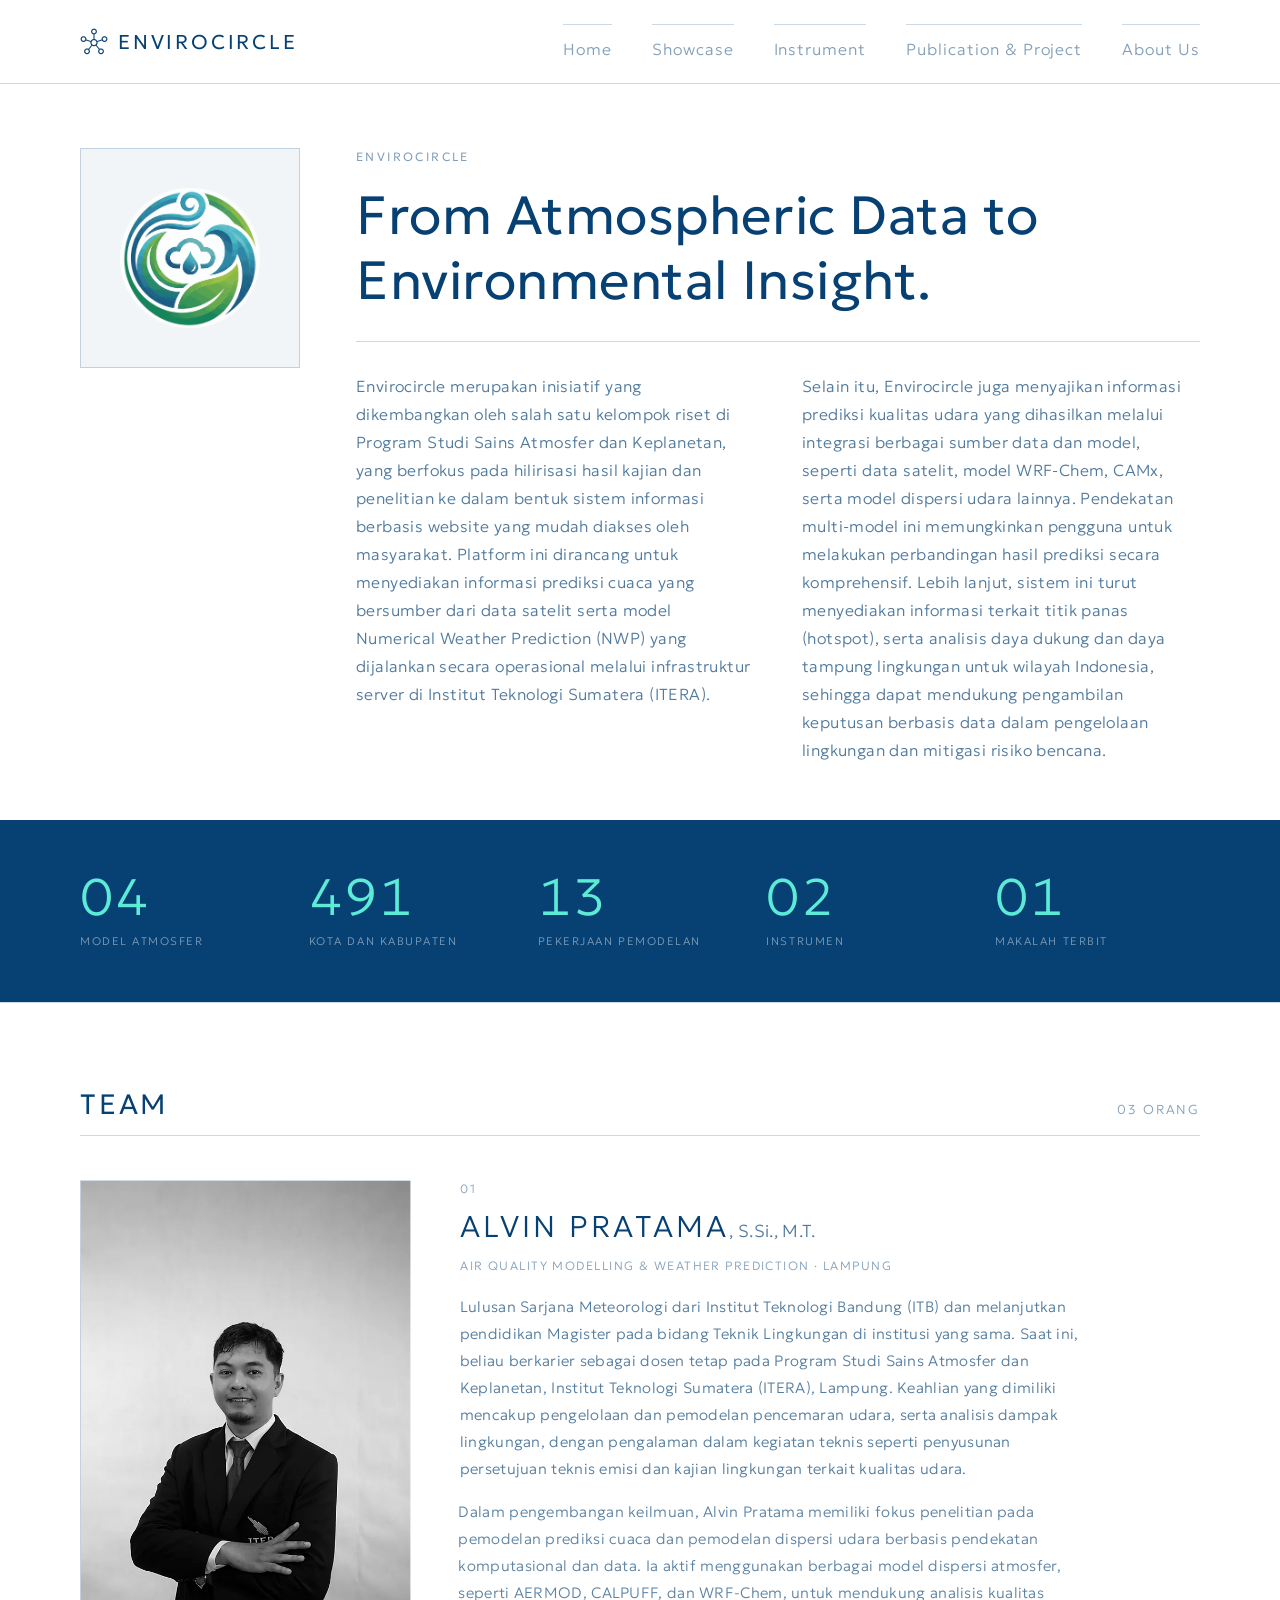
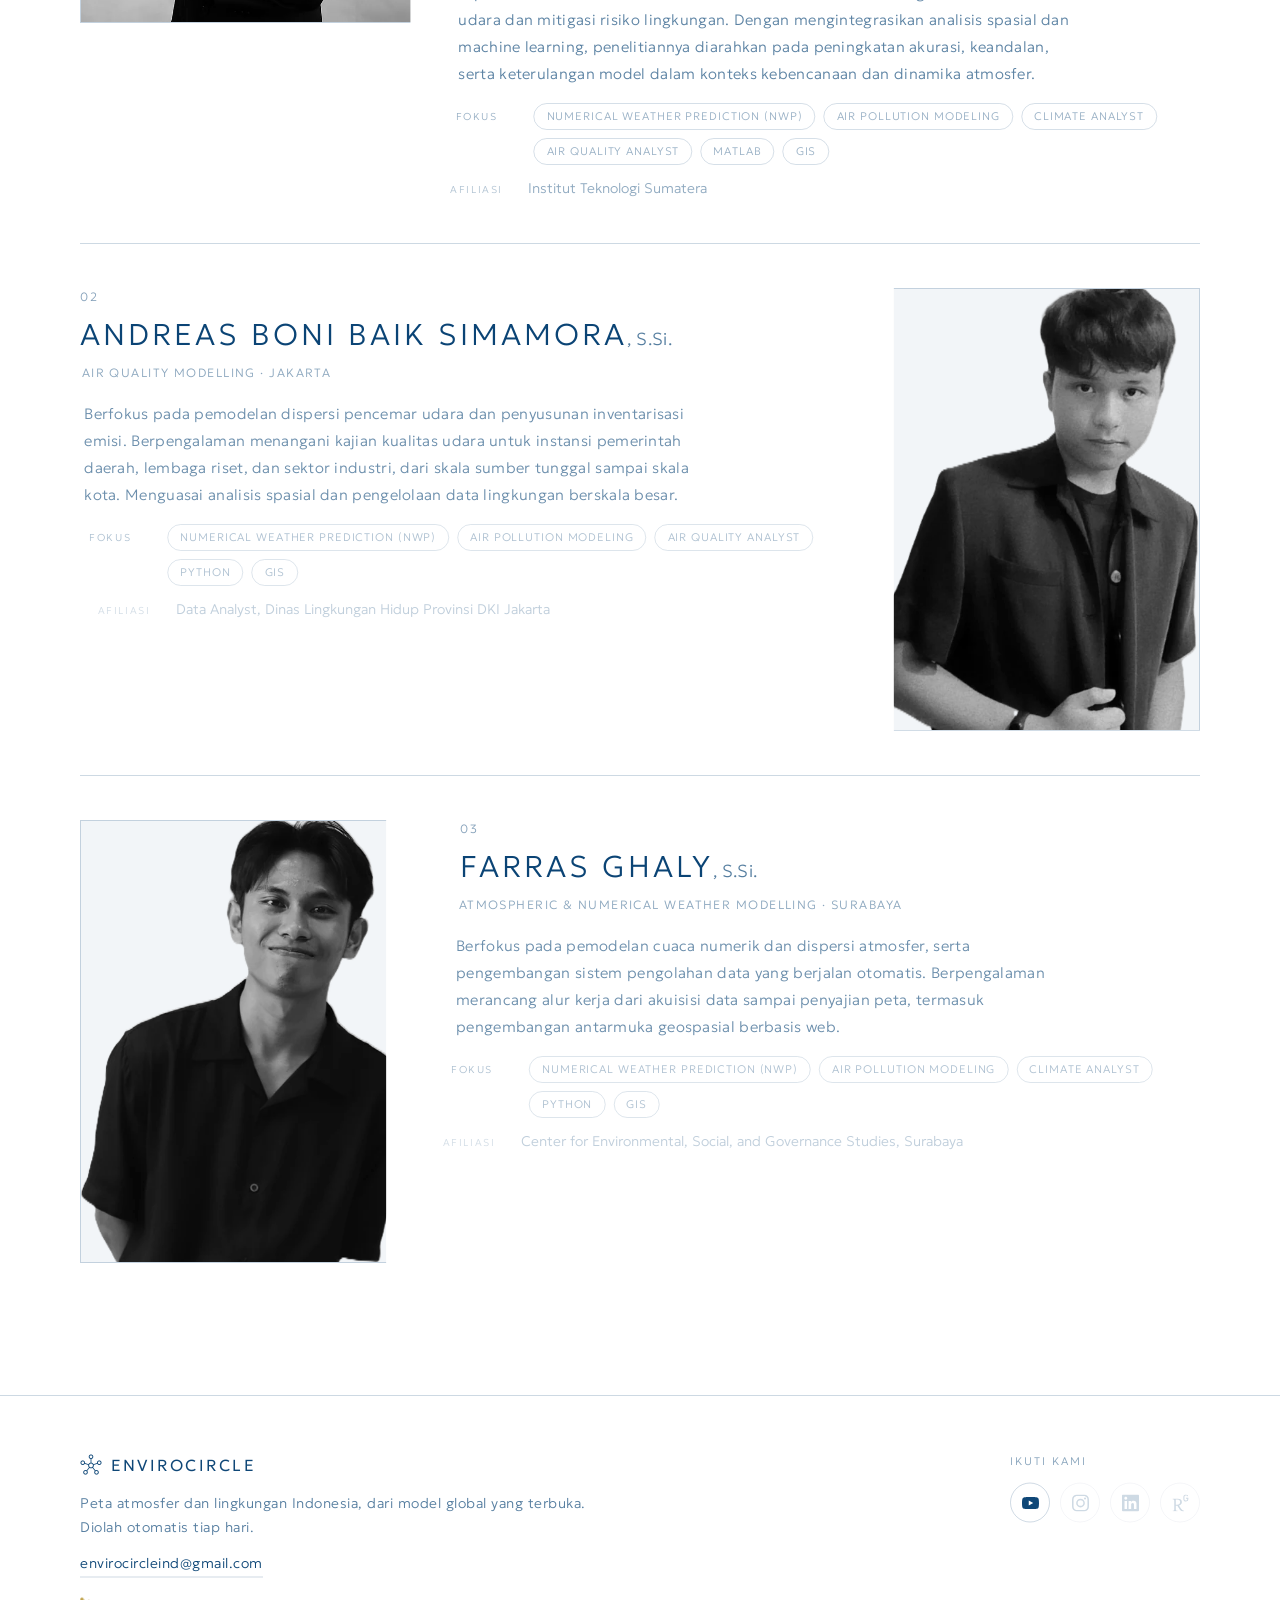
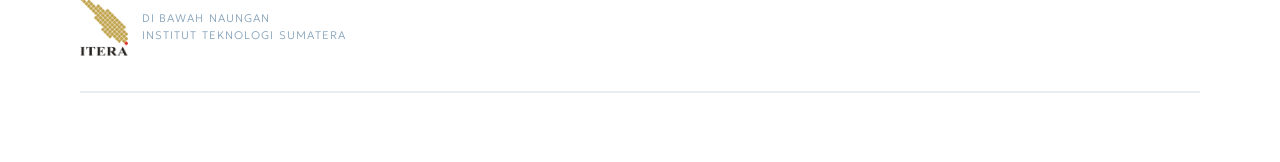
==== about/index.html @ 675db47d "Lambang Envirocircle dan ITERA masuk, latarnya dibeningkan Slot di halaman About yang sejak lahir be" ====
<!doctype html>
<html lang="id">
<head>
  <meta charset="utf-8" />
  <meta name="viewport" content="width=device-width, initial-scale=1" />
  <title>About Us &mdash; Envirocircle</title>
  <meta name="description" content="Envirocircle, tim kecil yang memodelkan atmosfer dan kualitas udara Indonesia, lalu menyajikannya sebagai peta yang bisa dibaca siapa saja." />
  <link rel="canonical" href="https://envirocircle.info/about/" />
  <meta property="og:type" content="website" />
  <meta property="og:site_name" content="Envirocircle" />
  <meta property="og:title" content="About Us &mdash; Envirocircle" />
  <meta property="og:description" content="Tim kecil yang memodelkan atmosfer dan kualitas udara Indonesia." />
  <meta property="og:url" content="https://envirocircle.info/about/" />
  <meta property="og:image" content="https://envirocircle.info/og-image.jpg" />
  <meta name="theme-color" content="#ffffff" />
  <link rel="icon" type="image/svg+xml" href="../favicon.svg" />
  <link rel="apple-touch-icon" href="../icon-192.png" />
  <link rel="preconnect" href="https://fonts.googleapis.com" />
  <link rel="preconnect" href="https://fonts.gstatic.com" crossorigin />
  <link href="https://fonts.googleapis.com/css2?family=Geologica:wght@100..900&display=swap" rel="stylesheet" />
  <link href="https://fonts.googleapis.com/css2?family=Material+Symbols+Outlined:opsz,wght,FILL,GRAD@20..48,100..700,0..1,-50..200&display=block" rel="stylesheet" />
  <link rel="stylesheet" href="../style.css" />
  <script>document.documentElement.className += " js-anim";</script>
</head>
<body class="hal-tentang">

  <header class="hero-top padat">
    <div class="hero-bar">
      <a class="brand" href="../">
        <span class="brand-mark"><span class="material-symbols-outlined">hub</span></span>
        <span class="brand-name">Envirocircle</span>
      </a>
      <nav class="hero-nav">
        <a href="../">Home</a>
        <a href="../#showcase">Showcase</a>
        <a href="../#instrumen">Instrument</a>
        <a href="../work/">Publication &amp; Project</a>
        <a href="./" aria-current="page">About Us</a>
      </nav>
    </div>
  </header>

  <main>
    <!-- BAGIAN 1, tentang Envirocircle. Tiga lapis, satu pernyataan besar,
         dua paragraf pendek, lalu pita angka. Pitanya memakai pola yang sama
         dengan pita bukti di hero landing, cuma lebih besar dan berdiri
         sebagai bidang sendiri. Semua angkanya nyata dan bisa dicek di situs
         ini juga, jadi bagian itu meyakinkan tanpa satu kalimat promosi. -->
    <!-- BAGIAN 1, tentang Envirocircle. Tata letak EDITORIAL, permintaan
         user. Kisi dua kolom, kolom kiri sempit khusus lambang, kolom kanan
         memuat label, pernyataan, garis rambut, lalu badan teks dua kolom.
         Pola halaman majalah, bukan blok tengah biasa.

         SLOT LAMBANG masih kosong, lambangnya belum ada. Yang terpasang
         kotak bujur sangkar bergaris rambut. 4 Oktober 2026 lambangnya SUDAH
         MASUK, kiriman pemilik, dan tanda sementara plus baris "Logo
         menyusul" dibuang.

         Di bawahnya ditambah blok naungan berisi lambang ITERA. Envirocircle
         lahir dari kelompok riset di sana, dan itu sudah disebut di paragraf
         pertama, jadi lambangnya memperkuat yang sudah tertulis bukan
         mengabarkan hal baru.

         Yang dipakai lambang LINGKARAN SAJA, bukan versi yang ada tulisannya.
         Versi bertulisan membawa tagline "Sustainable insights for a
         resilient earth", dan di halaman ini tepat di sebelahnya sudah ada
         slogan "From Atmospheric Data to Environmental Insight". Dua slogan
         berbeda bersebelahan terbaca seperti salah satunya ketinggalan. -->
    <section class="abt-atas">
      <div class="wrap">
        <div class="abt-kisi">
          <div class="abt-sisi">
            <div class="abt-logo" data-abt>
              <img src="../img/logo-envirocircle.png" width="614" height="614"
                   alt="Lambang Envirocircle" />
            </div>
            <!-- Naungan. Sengaja DI BAWAH lambang dan bukan di sebelahnya,
                 supaya urutan bacanya jelas, yang punya halaman dulu baru
                 yang menaungi. -->
            <div class="abt-naung" data-abt>
              <span class="abt-naung-label">Di bawah naungan</span>
              <img class="abt-naung-logo" src="../img/logo-itera.png"
                   width="900" height="1095" alt="Lambang Institut Teknologi Sumatera" />
              <span class="abt-naung-nama">Institut Teknologi Sumatera</span>
            </div>
          </div>

          <div class="abt-utama">
            <span class="kry-atas-label" data-abt>Envirocircle</span>
            <h1 class="abt-pernyataan" data-abt>From Atmospheric Data to Environmental Insight.</h1>
            <span class="abt-garis" data-abt aria-hidden="true"></span>
            <div class="abt-paragraf">
              <p data-abt>Envirocircle merupakan inisiatif yang dikembangkan oleh salah satu kelompok riset di Program Studi Sains Atmosfer dan Keplanetan, yang berfokus pada hilirisasi hasil kajian dan penelitian ke dalam bentuk sistem informasi berbasis website yang mudah diakses oleh masyarakat. Platform ini dirancang untuk menyediakan informasi prediksi cuaca yang bersumber dari data satelit serta model Numerical Weather Prediction (NWP) yang dijalankan secara operasional melalui infrastruktur server di Institut Teknologi Sumatera (ITERA).</p>
              <p data-abt>Selain itu, Envirocircle juga menyajikan informasi prediksi kualitas udara yang dihasilkan melalui integrasi berbagai sumber data dan model, seperti data satelit, model WRF-Chem, CAMx, serta model dispersi udara lainnya. Pendekatan multi-model ini memungkinkan pengguna untuk melakukan perbandingan hasil prediksi secara komprehensif. Lebih lanjut, sistem ini turut menyediakan informasi terkait titik panas (hotspot), serta analisis daya dukung dan daya tampung lingkungan untuk wilayah Indonesia, sehingga dapat mendukung pengambilan keputusan berbasis data dalam pengelolaan lingkungan dan mitigasi risiko bencana.</p>
            </div>
          </div>
        </div>
      </div>
    </section>

    <section class="abt-angka">
      <div class="wrap">
        <div class="abt-angka-baris">
          <div class="abt-butir" data-abt><span class="abt-num">04</span><span class="abt-ket">Model atmosfer</span></div>
          <div class="abt-butir" data-abt><span class="abt-num">514</span><span class="abt-ket">Kota dan kabupaten</span></div>
          <div class="abt-butir" data-abt><span class="abt-num">14</span><span class="abt-ket">Pekerjaan pemodelan</span></div>
          <div class="abt-butir" data-abt><span class="abt-num">02</span><span class="abt-ket">Instrumen</span></div>
          <div class="abt-butir" data-abt><span class="abt-num">01</span><span class="abt-ket">Makalah terbit</span></div>
        </div>
      </div>
    </section>

    <!-- BAGIAN 2, Team. Baris zigzag, pola yang sama dengan Instrumen,
         dipilih user dari dua usulan. Kartu berjajar ditolak sebab terlalu
         sempit, satu orang saja punya lima pengalaman dan tiga publikasi dan
         dipaksa masuk kolom sepertiga layar isinya tinggal dua baris.

         NOMOR HP DAN SUREL PRIBADI TIDAK DIPASANG walau ada di CV yang
         dikirim. Kontak cukup surel Envirocircle di footer, dan tautan
         LinkedIn untuk yang punya.

         NAMA PT DISAMARKAN juga di sini, sama seperti di halaman Project.
         Ringkasan aslinya menyebut namanya, di sini jadi sektor plus daerah. -->
    <section id="team">
      <div class="wrap">
        <div class="bag-head" data-abt>
          <h2 class="bag-judul">Team</h2>
          <span class="bag-jumlah">03 orang</span>
        </div>

        <div class="tim-baris" data-abt>
          <div class="tim-foto">
            <img src="../img/tim-alvin.webp" loading="lazy" decoding="async" alt="Alvin Pratama" />
          </div>
          <div class="tim-teks">
            <span class="tim-no">01</span>
            <h3 class="tim-nama">Alvin Pratama<span class="tim-gelar">, S.Si., M.T.</span></h3>
            <span class="tim-peran">Air Quality Modelling &amp; Weather Prediction &middot; Lampung</span>
            <p class="tim-bio">Lulusan Sarjana Meteorologi dari Institut Teknologi Bandung (ITB) dan melanjutkan pendidikan Magister pada bidang Teknik Lingkungan di institusi yang sama. Saat ini, beliau berkarier sebagai dosen tetap pada Program Studi Sains Atmosfer dan Keplanetan, Institut Teknologi Sumatera (ITERA), Lampung. Keahlian yang dimiliki mencakup pengelolaan dan pemodelan pencemaran udara, serta analisis dampak lingkungan, dengan pengalaman dalam kegiatan teknis seperti penyusunan persetujuan teknis emisi dan kajian lingkungan terkait kualitas udara.</p>
            <p class="tim-bio">Dalam pengembangan keilmuan, Alvin Pratama memiliki fokus penelitian pada pemodelan prediksi cuaca dan pemodelan dispersi udara berbasis pendekatan komputasional dan data. Ia aktif menggunakan berbagai model dispersi atmosfer, seperti AERMOD, CALPUFF, dan WRF-Chem, untuk mendukung analisis kualitas udara dan mitigasi risiko lingkungan. Dengan mengintegrasikan analisis spasial dan machine learning, penelitiannya diarahkan pada peningkatan akurasi, keandalan, serta keterulangan model dalam konteks kebencanaan dan dinamika atmosfer.</p>
            <div class="tim-rinci">
              <span class="tim-label">Fokus</span>
              <span class="chips"><span class="chip">Numerical Weather Prediction (NWP)</span><span class="chip">Air Pollution Modeling</span><span class="chip">Climate Analyst</span><span class="chip">Air Quality Analyst</span><span class="chip">MATLAB</span><span class="chip">GIS</span></span>
            </div>
            <div class="tim-rinci">
              <span class="tim-label">Afiliasi</span>
              <span class="tim-kini">Institut Teknologi Sumatera</span>
            </div>
          </div>
        </div>

        <div class="tim-baris tim-baris--balik" data-abt>
          <div class="tim-foto">
            <img src="../img/tim-andreas.webp" loading="lazy" decoding="async" alt="Andreas Boni Baik Simamora" />
          </div>
          <div class="tim-teks">
            <span class="tim-no">02</span>
            <h3 class="tim-nama">Andreas Boni Baik Simamora<span class="tim-gelar">, S.Si.</span></h3>
            <span class="tim-peran">Air Quality Modelling &middot; Jakarta</span>
            <p class="tim-bio">Berfokus pada pemodelan dispersi pencemar udara dan penyusunan inventarisasi emisi. Berpengalaman menangani kajian kualitas udara untuk instansi pemerintah daerah, lembaga riset, dan sektor industri, dari skala sumber tunggal sampai skala kota. Menguasai analisis spasial dan pengelolaan data lingkungan berskala besar.</p>
            <div class="tim-rinci">
              <span class="tim-label">Fokus</span>
              <span class="chips"><span class="chip">Numerical Weather Prediction (NWP)</span><span class="chip">Air Pollution Modeling</span><span class="chip">Air Quality Analyst</span><span class="chip">Python</span><span class="chip">GIS</span></span>
            </div>
            <div class="tim-rinci">
              <span class="tim-label">Afiliasi</span>
              <span class="tim-kini">Data Analyst, Dinas Lingkungan Hidup Provinsi DKI Jakarta</span>
            </div>
              <span class="tim-taut"><a href="https://www.linkedin.com/in/andreaasbony" target="_blank" rel="noopener">LinkedIn <span class="material-symbols-outlined">arrow_outward</span></a><a href="https://dre-s-code.github.io/PortofolioWebsite/" target="_blank" rel="noopener">Portofolio <span class="material-symbols-outlined">arrow_outward</span></a></span>
          </div>
        </div>

        <div class="tim-baris" data-abt>
          <div class="tim-foto">
            <img src="../img/tim-farras.webp" loading="lazy" decoding="async" alt="Farras Ghaly" />
          </div>
          <div class="tim-teks">
            <span class="tim-no">03</span>
            <h3 class="tim-nama">Farras Ghaly<span class="tim-gelar">, S.Si.</span></h3>
            <span class="tim-peran">Atmospheric &amp; Numerical Weather Modelling &middot; Surabaya</span>
            <p class="tim-bio">Berfokus pada pemodelan cuaca numerik dan dispersi atmosfer, serta pengembangan sistem pengolahan data yang berjalan otomatis. Berpengalaman merancang alur kerja dari akuisisi data sampai penyajian peta, termasuk pengembangan antarmuka geospasial berbasis web.</p>
            <div class="tim-rinci">
              <span class="tim-label">Fokus</span>
              <span class="chips"><span class="chip">Numerical Weather Prediction (NWP)</span><span class="chip">Air Pollution Modeling</span><span class="chip">Climate Analyst</span><span class="chip">Python</span><span class="chip">GIS</span></span>
            </div>
            <div class="tim-rinci">
              <span class="tim-label">Afiliasi</span>
              <span class="tim-kini">Center for Environmental, Social, and Governance Studies, Surabaya</span>
            </div>
          </div>
        </div>
      </div>
    </section>
  </main>

  <footer>
    <div class="wrap">
      <div class="f-atas" data-abt>
        <div class="f-kiri">
          <a class="f-brand" href="../">
            <span class="f-brand-mark"><span class="material-symbols-outlined">hub</span></span>
            <span>Envirocircle</span>
          </a>
          <p class="f-note">Peta atmosfer dan lingkungan Indonesia, dari model global yang terbuka. Diolah otomatis tiap hari.</p>
          <a class="f-surel" href="mailto:envirocircleind@gmail.com">envirocircleind@gmail.com</a>
            <!-- Naungan, 4 Oktober 2026. Ditaruh di kolom kiri bersama merek,
                 bukan di bilah paling bawah, sebab dia bagian dari JATI DIRI
                 situs dan bukan keterangan hak cipta. Blok ini IDENTIK di
                 landing, work, dan about. -->
            <div class="f-naung">
              <img src="../img/logo-itera.png" width="900" height="1095"
                   alt="Lambang Institut Teknologi Sumatera" />
              <span class="f-naung-teks">Di bawah naungan<br />Institut Teknologi Sumatera</span>
            </div>
        </div>
        <div class="f-kanan">
          <span class="f-sos-label">Ikuti kami</span>
          <div class="f-sos">
              <a class="f-sos-btn" href="https://www.youtube.com/@enviroCircle"
                 target="_blank" rel="noopener" aria-label="YouTube Envirocircle"><svg viewBox="0 0 24 24" aria-hidden="true" focusable="false"><path d="M23.498 6.186a3.016 3.016 0 0 0-2.122-2.136C19.505 3.545 12 3.545 12 3.545s-7.505 0-9.377.505A3.017 3.017 0 0 0 .502 6.186C0 8.07 0 12 0 12s0 3.93.502 5.814a3.016 3.016 0 0 0 2.122 2.136c1.871.505 9.376.505 9.376.505s7.505 0 9.377-.505a3.015 3.015 0 0 0 2.122-2.136C24 15.93 24 12 24 12s0-3.93-.502-5.814zM9.545 15.568V8.432L15.818 12l-6.273 3.568z" /></svg></a>
              <span class="f-sos-btn f-sos--mati" title="Belum ada" aria-hidden="true"><svg viewBox="0 0 24 24" aria-hidden="true" focusable="false"><path d="M7.0301.084c-1.2768.0602-2.1487.264-2.911.5634-.7888.3075-1.4575.72-2.1228 1.3877-.6652.6677-1.075 1.3368-1.3802 2.127-.2954.7638-.4956 1.6365-.552 2.914-.0564 1.2775-.0689 1.6882-.0626 4.947.0062 3.2586.0206 3.6671.0825 4.9473.061 1.2765.264 2.1482.5635 2.9107.308.7889.72 1.4573 1.388 2.1228.6679.6655 1.3365 1.0743 2.1285 1.38.7632.295 1.6361.4961 2.9134.552 1.2773.056 1.6884.069 4.9462.0627 3.2578-.0062 3.668-.0207 4.9478-.0814 1.28-.0607 2.147-.2652 2.9098-.5633.7889-.3086 1.4578-.72 2.1228-1.3881.665-.6682 1.0745-1.3378 1.3795-2.1284.2957-.7632.4966-1.636.552-2.9124.056-1.2809.0692-1.6898.063-4.948-.0063-3.2583-.021-3.6668-.0817-4.9465-.0607-1.2797-.264-2.1487-.5633-2.9117-.3084-.7889-.72-1.4568-1.3876-2.1228C21.2982 1.33 20.628.9208 19.8378.6165 19.074.321 18.2017.1197 16.9244.0645 15.6471.0093 15.236-.005 11.977.0014 8.718.0076 8.31.0215 7.0301.0839m.1402 21.6932c-1.17-.0509-1.8053-.2453-2.2287-.408-.5606-.216-.96-.4771-1.3819-.895-.422-.4178-.6811-.8186-.9-1.378-.1644-.4234-.3624-1.058-.4171-2.228-.0595-1.2645-.072-1.6442-.079-4.848-.007-3.2037.0053-3.583.0607-4.848.05-1.169.2456-1.805.408-2.2282.216-.5613.4762-.96.895-1.3816.4188-.4217.8184-.6814 1.3783-.9003.423-.1651 1.0575-.3614 2.227-.4171 1.2655-.06 1.6447-.072 4.848-.079 3.2033-.007 3.5835.005 4.8495.0608 1.169.0508 1.8053.2445 2.228.408.5608.216.96.4754 1.3816.895.4217.4194.6816.8176.9005 1.3787.1653.4217.3617 1.056.4169 2.2263.0602 1.2655.0739 1.645.0796 4.848.0058 3.203-.0055 3.5834-.061 4.848-.051 1.17-.245 1.8055-.408 2.2294-.216.5604-.4763.96-.8954 1.3814-.419.4215-.8181.6811-1.3783.9-.4224.1649-1.0577.3617-2.2262.4174-1.2656.0595-1.6448.072-4.8493.079-3.2045.007-3.5825-.006-4.848-.0608M16.953 5.5864A1.44 1.44 0 1 0 18.39 4.144a1.44 1.44 0 0 0-1.437 1.4424M5.8385 12.012c.0067 3.4032 2.7706 6.1557 6.173 6.1493 3.4026-.0065 6.157-2.7701 6.1506-6.1733-.0065-3.4032-2.771-6.1565-6.174-6.1498-3.403.0067-6.156 2.771-6.1496 6.1738M8 12.0077a4 4 0 1 1 4.008 3.9921A3.9996 3.9996 0 0 1 8 12.0077" /></svg></span>
              <span class="f-sos-btn f-sos--mati" title="Belum ada" aria-hidden="true"><svg viewBox="0 0 24 24" aria-hidden="true" focusable="false"><path d="M20.447 20.452h-3.554v-5.569c0-1.328-.027-3.037-1.852-3.037-1.853 0-2.136 1.445-2.136 2.939v5.667H9.351V9h3.414v1.561h.046c.477-.9 1.637-1.85 3.37-1.85 3.601 0 4.267 2.37 4.267 5.455v6.286zM5.337 7.433c-1.144 0-2.063-.926-2.063-2.065 0-1.138.92-2.063 2.063-2.063 1.14 0 2.064.925 2.064 2.063 0 1.139-.925 2.065-2.064 2.065zm1.782 13.019H3.555V9h3.564v11.452zM22.225 0H1.771C.792 0 0 .774 0 1.729v20.542C0 23.227.792 24 1.771 24h20.451C23.2 24 24 23.227 24 22.271V1.729C24 .774 23.2 0 22.222 0h.003z" /></svg></span>
              <span class="f-sos-btn f-sos--mati" title="Belum ada" aria-hidden="true"><svg viewBox="0 0 24 24" aria-hidden="true" focusable="false"><path d="M19.586 0c-.818 0-1.508.19-2.073.565-.563.377-.97.936-1.213 1.68a3.193 3.193 0 0 0-.112.437 8.365 8.365 0 0 0-.078.53 9 9 0 0 0-.05.727c-.01.282-.013.621-.013 1.016a31.121 31.123 0 0 0 .014 1.017 9 9 0 0 0 .05.727 7.946 7.946 0 0 0 .077.53h-.005a3.334 3.334 0 0 0 .113.438c.245.743.65 1.303 1.214 1.68.565.376 1.256.564 2.075.564.8 0 1.536-.213 2.105-.603.57-.39.94-.916 1.175-1.65.076-.235.135-.558.177-.93a10.9 10.9 0 0 0 .043-1.207v-.82c0-.095-.047-.142-.14-.142h-3.064c-.094 0-.14.047-.14.141v.956c0 .094.046.14.14.14h1.666c.056 0 .084.03.084.086 0 .36 0 .62-.036.865-.038.244-.1.447-.147.606-.108.385-.348.664-.638.876-.29.212-.738.35-1.227.35-.545 0-.901-.15-1.21-.353-.306-.203-.517-.454-.67-.915a3.136 3.136 0 0 1-.147-.762 17.366 17.367 0 0 1-.034-.656c-.01-.26-.014-.572-.014-.939a26.401 26.403 0 0 1 .014-.938 15.821 15.822 0 0 1 .035-.656 3.19 3.19 0 0 1 .148-.76 1.89 1.89 0 0 1 .742-1.01c.344-.244.593-.352 1.137-.352.508 0 .815.096 1.144.303.33.207.528.492.764.925.047.094.111.118.198.07l1.044-.43c.075-.048.09-.115.042-.199a3.549 3.549 0 0 0-.466-.742 3 3 0 0 0-.679-.607 3.313 3.313 0 0 0-.903-.41A4.068 4.068 0 0 0 19.586 0zM8.217 5.836c-1.69 0-3.036.086-4.297.086-1.146 0-2.291 0-3.007-.029v.831l1.088.2c.744.144 1.174.488 1.174 2.264v11.288c0 1.777-.43 2.12-1.174 2.263l-1.088.2v.832c.773-.029 2.12-.086 3.465-.086 1.29 0 2.951.057 3.667.086v-.831l-1.49-.2c-.773-.115-1.174-.487-1.174-2.264v-4.784c.688.057 1.29.057 2.206.057 1.748 3.123 3.41 5.472 4.355 6.56.86 1.032 2.177 1.691 3.839 1.691.487 0 1.003-.086 1.318-.23v-.744c-1.031 0-2.063-.716-2.808-1.518-1.26-1.376-2.95-3.582-4.355-6.074 2.32-.545 4.04-2.722 4.04-4.9 0-3.208-2.492-4.698-5.758-4.698zm-.515 1.29c2.406 0 3.839 1.26 3.839 3.552 0 2.263-1.547 3.782-4.097 3.782-.974 0-1.404-.03-2.063-.086v-7.19c.66-.059 1.547-.059 2.32-.059z" /></svg></span>
            </div>
        </div>
      </div>
      <div class="f-bawah" data-abt>
        <span class="f-hak">&copy; 2026 Envirocircle</span>
        <span class="f-tautan">
          <a href="../atmosight/">Atmosight</a>
          <a href="../smokewatch/">Smokewatch</a>
        </span>
      </div>
    </div>
  </footer>

  <script src="../vendor/gsap.min.js"></script>
  <script src="../vendor/ScrollTrigger.min.js"></script>
  <script src="tentang.js"></script>
</body>
</html>
---- style.css ----
/* =====================================================================
   Envirocircle, landing.

   GAYA DIGANTI TOTAL 8 September 2026. Yang sebelumnya di sini neubrutalism,
   garis 3px, bayangan keras nol blur, isian cyan, tombol yang turun menempel
   waktu ditekan. Semua itu DIBUANG, bukan dilunakkan. Jangan dipasang lagi
   sepotong sepotong, dua bahasa itu tidak bisa hidup di satu halaman.

   Acuannya raja.co.id, dibongkar langsung dari CSS-nya, bukan ditebak.
   Yang diambil empat hal.
     1. Satu keluarga huruf untuk segalanya, Geologica.
     2. Berat huruf RINGAN semua. Judul 300, badan 200, terkecil 100.
        Tidak ada yang tebal.
     3. Judul HURUF BESAR dengan jarak huruf 0,1em. Ini yang paling menentukan
        rasanya. Tanpa jarak selebar itu, huruf besar tipis cuma terbaca
        seperti teriakan.
     4. Bentuk dibuat dari RUANG KOSONG dan GARIS RAMBUT 0,7px, bukan dari
        border dan bayangan. Tidak ada box-shadow di berkas ini, sengaja.

   PALETNYA DIGANTI TOTAL 27 September 2026, colorhunt
   074173-1679AB-5DEBD7-C5FF95. Empat warna itu saja, tidak ditambah warna
   lain, dan kertasnya TETAP PUTIH, diminta user. Peran tiap warna ditulis
   di :root di bawah. Yang berubah cuma NILAI tokennya, satu pun aturan
   di bawah :root tidak perlu disentuh, itu sebabnya tokennya dulu dibuat.
   ===================================================================== */

:root {
  /* ---- PALET BARU, 27 September 2026 ----
     colorhunt 074173-1679AB-5DEBD7-C5FF95, dipilih user. Perintahnya
     "modif total paletnya" dan "background dominan putih". Jadi kertasnya
     tetap putih, keempat warna itu yang jadi tinta, penunjuk, dan pemuncak.

     Perannya dibagi menurut ANGKA KONTRAS, bukan menurut selera.
       #074173  10,43 di atas putih  -> TINTA. Semua teks, garis, pita gelap.
       #1679AB   4,82 di atas putih  -> PENUNJUK. Lolos sebagai teks maupun
                                        sebagai bidang berhuruf putih.
       #5DEBD7   1,47 di atas putih  -> TIDAK BOLEH jadi teks di atas putih.
                                        Dia BIDANG, dan hurufnya tinta (7,12).
       #C5FF95   1,16 di atas putih  -> sama, bahkan lebih terang. Cuma jadi
                                        pemuncak di ATAS tinta (9,00).
     Dua warna terakhir itu yang paling sering salah pakai. Kalau ragu,
     tanya satu hal, apakah dia berdiri di atas putih. Kalau iya, jangan. */
  --ink: #074173;
  --paper: #ffffff;
  --ink-70: rgba(7, 65, 115, .7);
  --ink-50: rgba(7, 65, 115, .5);
  --ink-20: rgba(7, 65, 115, .2);
  /* Ditambah 27 Sep 2026 untuk garis rambut DI ATAS FOTO. Garis 20 persen
     lahir untuk kertas putih, di atas foto yang ramai dia hilang. */
  --ink-30: rgba(7, 65, 115, .3);
  --ink-5:  rgba(7, 65, 115, .05);

  /* Kebalikannya, dipakai di pita gelap Instrumen, Project, dan pita angka
     About. Hurufnya bukan putih murni tapi putih kebiruan yang sehue dengan
     tintanya, kontras 9,74 di atas #074173, lapang. */
  --sisi: #074173;
  --sisi-teks: #F2F8FC;
  --sisi-70: rgba(242, 248, 252, .7);
  --sisi-50: rgba(242, 248, 252, .5);
  --sisi-20: rgba(242, 248, 252, .2);

  /* ---- PENUNJUK ----
     Menggantikan terakota #C8553D yang dipakai sejak 11 Sep. Dia dipakai
     SEDIKIT, cuma untuk yang menunjuk, dan dia satu satunya warna palet
     yang boleh jadi teks maupun bidang sekaligus.
     Bedanya dengan tinta itu terang dan kroma, bukan hue. Di palet ini
     memang tidak ada warna tua kedua yang hue-nya lain, jadi yang membuat
     penunjuk terbaca sebagai penunjuk itu LETAK dan BOBOTNYA, bukan hue.
     Untuk yang benar benar harus mencolok, pakai --kilau, bukan ini. */
  --aksen: #1679AB;
  --aksen-tua: #115F86;
  --aksen-teks: #ffffff;

  /* ---- PEMUNCAK dan SOROTAN ----
     Dua warna terang palet ini. Keduanya TIDAK PERNAH jadi teks di atas
     putih, dan itu bukan anjuran tapi larangan, angkanya 1,16 dan 1,47.
       --kilau  bidang berhuruf tinta (9,00), atau huruf di atas tinta (9,00).
                Dipakai paling jarang, cuma satu dua titik per halaman.
       --sorot  sama, kontrasnya 7,12. Untuk bidang yang lebih luas.
       --sorot-tipis  cucian samar untuk baris yang disorot kursor. Ditaruh
                DI ATAS PUTIH, jadi hurufnya tetap tinta dan tetap terbaca. */
  --kilau: #C5FF95;
  --kilau-teks: #074173;
  --sorot: #5DEBD7;
  --sorot-teks: #074173;
  --sorot-tipis: rgba(93, 235, 215, .22);

  /* Garis rambut. 0,7px, bukan 1px. Angka aslinya memang begitu, dan bedanya
     kelihatan, 1px sudah terbaca sebagai garis yang disengaja sedangkan
     0,7px terbaca sebagai batas yang nyaris tidak ada. */
  --rambut: 0.7px;

  /* ---- PITA KONTUR HERO ----
     Nama nama di bawah ini WARISAN, dan sekarang kanvasnya pun sudah tidak
     dipasang, hero-nya foto. hero.js membaca --lime-hi, --lime, --lime-dim,
     --primary, --primary-deep, dan --paper lewat getComputedStyle untuk
     menyusun tangga warna konturnya. Dibiarkan hidup supaya kanvasnya bisa
     dinyalakan lagi kapan saja tanpa menyentuh JS-nya.
     JANGAN diganti namanya, dan jangan dipakai untuk apa pun selain ini.
     Urutannya wajib makin gelap dari atas ke bawah, dan sekarang tangganya
     kebetulan jatuh persis pada keempat warna palet, dari lime ke navy.
     Terang relatifnya 0,93 0,86 0,66 0,18 0,05, turun terus. */
  --lime-hi:      #E9FFD6;
  --lime:         #C5FF95;
  --lime-dim:     #5DEBD7;
  --primary:      #1679AB;
  --primary-deep: #074173;

  /* ---- Margin halaman ----
     Tangga aslinya raja, px-4 lalu 10 lalu 14 lalu 20 dalam satuan Tailwind,
     yaitu 16, 40, 56, 80 px. Sengaja px mati, bukan vw. Di gaya begini yang
     menahan halaman itu ruang kosong yang KONSISTEN, dan vw membuatnya ikut
     meregang sehingga irama antar layar tidak pernah sama. */
  --gutter: 16px;

  --font-sans: "Geologica", ui-sans-serif, system-ui, -apple-system, sans-serif;
}

@media (min-width: 640px)  { :root { --gutter: 40px; } }
@media (min-width: 1024px) { :root { --gutter: 56px; } }
@media (min-width: 1280px) { :root { --gutter: 80px; } }

* { box-sizing: border-box; }
[hidden] { display: none !important; }

html { scroll-behavior: smooth; }
/* Bar beku setinggi 84px, sisakan sedikit udara di bawahnya. */
section[id] { scroll-margin-top: 100px; }

body {
  margin: 0; background: var(--paper); color: var(--ink);
  font-family: var(--font-sans); font-weight: 200; line-height: 1.5;
  -webkit-font-smoothing: antialiased;
}
a { color: inherit; text-decoration: none; }

/* Ikon Material ikut ditipiskan. Bawaannya berat 500 dan di antara huruf
   seringan ini dia langsung terbaca sebagai benda asing. */
.material-symbols-outlined {
  font-variation-settings: "FILL" 0, "wght" 200, "GRAD" 0, "opsz" 24;
}

/* ---- Batang gulir ----
   Ikut dibuang gaya bloknya. Yang sekarang setipis mungkin, alur bening,
   gagang kelabu 20 persen berbentuk pil. Dia perabot, bukan hiasan.
   Aturan webkit dan aturan standar SENGAJA dipisah. Sudah diuji di Chrome,
   begitu scrollbar-color ikut tertulis di elemen yang sama, seluruh aturan
   ::-webkit-scrollbar diabaikan dan yang muncul batang gulir bawaan. */
html::-webkit-scrollbar { width: 10px; height: 10px; }
html::-webkit-scrollbar-track { background: transparent; }
html::-webkit-scrollbar-thumb {
  background: var(--ink-20); border-radius: 999px;
  border: 3px solid var(--paper);
}
html::-webkit-scrollbar-thumb:hover { background: var(--ink-50); }
html::-webkit-scrollbar-button { display: none; }
@supports not selector(::-webkit-scrollbar) {
  html { scrollbar-width: thin; scrollbar-color: var(--ink-20) transparent; }
}

/* =====================================================================
   TANGGA HURUF
   Angkanya diambil bulat bulat dari kelas raja, text-h1 sampai text-b2.
   ===================================================================== */
.t-h1, .t-t1, .t-t2, .t-t3 { text-transform: uppercase; font-weight: 300; margin: 0; }
.t-h1 { font-size: 48px; line-height: 58px; letter-spacing: .1em; }
.t-t1 { font-size: 38px; line-height: 48px; letter-spacing: .1em; }
.t-t2 { font-size: 28px; line-height: 1;    letter-spacing: .1em; }
.t-t3 { font-size: 24px; line-height: 36px; letter-spacing: .05em; }
.t-k1 { font-size: 16px; line-height: 18px; letter-spacing: .8px; font-weight: 300; }
.t-b1 { font-size: 16px; line-height: 28px; letter-spacing: .8px; font-weight: 200; }
.t-b2 { font-size: 14px; line-height: 22px; font-weight: 200; }

@media (max-width: 1024px) {
  .t-h1 { font-size: 38px; line-height: 48px; }
  .t-t1 { font-size: 36px; }
  .t-t2 { font-size: 24px; }
  .t-t3 { font-size: 22px; line-height: 32px; }
  .t-k1 { font-size: 14px; line-height: 16px; }
  .t-b1 { font-size: 16px; line-height: 26px; }
}
@media (max-width: 640px) {
  .t-h1 { font-size: 32px; line-height: 42px; }
  .t-t1 { font-size: 32px; }
  .t-t2 { font-size: 20px; }
  .t-t3 { font-size: 18px; line-height: 28px; }
  .t-k1 { font-size: 12px; line-height: 1; }
  .t-b1 { font-size: 14px; line-height: 22px; }
  .t-b2 { font-size: 12px; line-height: 20px; }
}

/* ---- Kerangka ---- */
.wrap { width: 100%; margin: 0 auto; padding: 0 var(--gutter); }
section { padding: 0; }

/* ---- Kepala bagian, pola yang diulang di SELURUH halaman ----
   Label kecil kelabu, judul huruf besar berjarak lebar, lalu garis rambut
   selebar konten. Tiga baris ini yang bikin halaman terasa satu tangan.
   Jangan bikin variasi kepala bagian yang lain. */
.sec-head {
  display: flex; flex-direction: column; align-items: flex-start;
  gap: 10px; padding: 16px 0; margin-bottom: 40px;
  border-bottom: var(--rambut) solid var(--ink-20);
}
.section-head {
  display: block;
  font-size: 16px; line-height: 18px; letter-spacing: .8px; font-weight: 300;
  color: var(--ink-50); text-transform: none;
}
/* Kata yang ditandai. Di acuan warnanya hijau, dan hijau itu LEBIH TERANG
   dari tulisannya. Jadi padanan monokromnya kelabu yang lebih terang, bukan
   yang lebih pekat. */
.glow { color: var(--ink-50); }

/* =====================================================================
   TOP BAR
   ===================================================================== */
.hero-top {
  position: fixed; z-index: 50; top: 0; left: 0; right: 0;
  background: transparent;
}
.hero-bar {
  position: relative;
  display: flex; align-items: center; justify-content: space-between;
  gap: 20px; height: 84px;
  padding: 0 var(--gutter);
}
/* Bidangnya putih polos, tanpa blur, tanpa warna. Muncul begitu hero
   terlewat, kelas .padat dipasang anim.js. */
.hero-bar::before {
  content: ""; position: absolute; inset: 0; z-index: 0;
  background: var(--paper);
  border-bottom: var(--rambut) solid var(--ink-20);
  opacity: 0; transition: opacity .3s ease;
}
.hero-bar > * { position: relative; z-index: 1; }
.hero-top.padat .hero-bar::before { opacity: 1; }

.brand { display: inline-flex; align-items: center; gap: 10px; }
/* Kotak lambang DIBUANG isian dan bayangannya. Yang tersisa cuma ikonnya,
   sebesar hurufnya, sewarna hurufnya. */
/* UKURAN DINAIKKAN 27 Sep 2026 atas permintaan user. Lambang 22 jadi 28,
   nama 16 jadi 20, menu 14 jadi 16, tinggi bilah 70 jadi 84. Jarak hurufnya
   ikut dilebarkan sedikit, sebab huruf setipis ini kalau dibesarkan tanpa
   menambah jarak malah terbaca lebih rapat dari sebelumnya. */
.brand-mark { display: grid; place-items: center; color: var(--ink); }
.brand-mark .material-symbols-outlined { font-size: 28px; }
.brand-name {
  font-size: 20px; font-weight: 300; letter-spacing: .14em;
  text-transform: uppercase; color: var(--ink);
}
/* Warnanya berpindah putih lawan tinta waktu bilah melewati hero, jadi
   perpindahannya harus dilunakkan, bukan meloncat. */
.brand-mark, .brand-name { transition: color .3s ease; }

/* Menu. Tiap butir dapat GARIS RAMBUT DI ATASNYA, itu ciri paling kentara
   dari bar acuan dan yang bikin menunya terbaca sebagai kolom, bukan deretan
   tautan biasa. */
.hero-nav { display: flex; align-items: stretch; gap: 40px; }
.hero-nav a {
  font-size: 16px; font-weight: 200; letter-spacing: .06em;
  text-transform: none; color: var(--ink-50);
  border-top: var(--rambut) solid var(--ink-20);
  padding-top: 12px;
  transition: color .18s ease, border-color .18s ease;
}
.hero-nav a:hover { color: var(--ink); border-top-color: var(--ink); }
.hero-nav a[role="button"] { cursor: pointer; }

/* =====================================================================
   HERO
   Kanvasnya TIDAK disentuh, dua duanya tetap jalan. Yang berubah cuma warna
   pitanya, dan itu pun lewat token di :root, bukan lewat JS.
   ===================================================================== */
.hero {
  /* Warna teks hero ditaruh di token, sebab SELURUH lapis di dalamnya ikut
     berbalik waktu fotonya terang. Tanpa token, tiap lapis harus ditulis dua
     kali dan cepat ada yang kelewat. */
  --hero-teks:  #fff;
  --hero-redup: rgba(255, 255, 255, .62);
  /* Dipakai teks KECIL saja, label atas dan pita bukti. Sengaja lebih pekat
     dari --hero-redup. Huruf 12 px tidak punya bidang untuk menahan latar
     yang ramai, jadi yang cukup untuk judul 104 px belum tentu cukup untuk
     dia. Sempat dipakai --hero-redup dan hasilnya nyaris hilang di atas awan
     putih. */
  --hero-kecil: rgba(255, 255, 255, .92);
  /* Warna "Where the", bagian judul yang diredupkan. Sejak 27 Sep 2026 dia
     --kilau, diminta user. Ditaruh di token, bukan langsung di aturannya,
     sebab varian foto terang WAJIB bisa membalikkannya. Lime cuma 1,16 di
     atas putih, jadi di atas foto terang dia hilang sama sekali. */
  --hero-glow: var(--kilau);
  --hero-halo-kecil: 0 0 12px rgba(2, 19, 38, .8), 0 1px 2px rgba(2, 19, 38, .7);
  --hero-garis: rgba(255, 255, 255, .34);
  --hero-halo:  0 2px 28px rgba(2, 19, 38, .55), 0 1px 3px rgba(2, 19, 38, .35);
  position: relative; z-index: 1;
  width: 100%; height: 100vh; min-height: 600px; max-height: 940px;
  overflow: hidden; color: #fff;
  isolation: isolate;
  /* Warna dasar di BAWAH foto. Wajib gelap, bukan --paper, sebab tulisannya
     sekarang putih. Kalau fotonya gagal dimuat, tulisannya tetap terbaca. */
  background: #03162B;
}

/* ---- Bagian yang saling menumpuk waktu digulir ----
   Hero diam di tempat, Showcase naik menutupinya, lalu Showcase ikut diam
   dan Team naik menutupi Showcase. Semuanya position: sticky, tanpa skrip.

   Hero pakai top 0 sebab tingginya pas satu layar. Showcase TIDAK BISA pakai
   top 0, isinya lebih tinggi dari satu layar dan dasarnya akan terkunci di
   luar layar. Yang dipakai top bernilai NEGATIF setinggi kelebihannya,
   diukur anim.js. Jangan tergoda memakai bottom 0, sudah diuji di Chrome,
   untuk elemen yang lebih tinggi dari layar aturan itu tidak menahan apa apa.

   Hero DILEWATI di layar pendek, sebab min-height 600 membuatnya lebih
   tinggi dari layarnya sendiri dan dasarnya jadi tak terjangkau. */
@media (min-height: 620px) {
  .hero { position: sticky; top: 0; }
}
/* ---- LATAR FOTO, 27 September 2026 ----
   Menggantikan dua kanvas animasi. Fotonya diam, yang bergerak cuma zoom
   lambat 18 detik, dan itu berhenti sendiri di skala 1. Sengaja TIDAK
   berulang, hero yang berdenyut terus bikin lelah dan menyedot baterai.

   Fotonya TIDAK dipudarkan masuk. Alasannya di anim.js, tulisannya putih
   jadi latar terang di awal berarti tulisan hilang. */
.hero-foto { position: absolute; inset: 0; z-index: 1; overflow: hidden; }
.hero-foto img {
  width: 100%; height: 100%; display: block;
  object-fit: cover; object-position: 50% 45%;
}
/* Zoom masuknya SUDAH TIDAK DI SINI lagi. Dulu animasi CSS 18 detik yang
   berjalan sendiri. Sejak 27 Sep fotonya ikut satu barisan waktu dengan
   tulisannya, dipegang GSAP di anim.js, supaya mengendapnya pas bersamaan
   dengan mendaratnya baris judul. Dua mesin gerak di satu elemen yang sama
   akan saling menimpa transform, jadi di sini memang harus kosong. */

/* PENEDUH, dua lapis. Yang atas menahan langit terang di belakang bilah
   judul, yang bawah menahan pita jingga di belakang tagline. Tanpa ini
   tulisan putih di atas matahari terbit tidak terbaca sama sekali.
   Warnanya bukan hitam, tapi teal yang sangat tua, supaya tetap sekeluarga
   dengan --ink dan fotonya tidak jadi kelabu. */
.hero-foto::after {
  content: ""; position: absolute; inset: 0; pointer-events: none;
  /* Dua lapis peneduh, masing masing ditaruh di tokennya sendiri supaya bisa
     ditukar terpisah. Lihat blok DUA SAKLAR FOTO di ekor berkas. */
  --teduh-atas:  linear-gradient(to bottom, rgba(2, 19, 38, .55) 0%, rgba(2, 19, 38, 0) 28%);
  --teduh-bawah: linear-gradient(to top,    rgba(2, 19, 38, .80) 0%, rgba(2, 19, 38, .38) 36%, rgba(2, 19, 38, 0) 66%);
  /* Lapis GELAP RATA 25 persen di seluruh bidang, permintaan user 27 Sep.
     Beda tugas dengan dua peneduh di atas. Peneduh itu bergradasi dan cuma
     mengurus dua pita tempat tulisan duduk, sedangkan lapis ini menurunkan
     terang SELURUH fotonya. Itu yang membuat judul berat 300 tetap terbaca
     tanpa perlu ditebalkan. Ditaruh PALING BELAKANG, sebab yang disebut
     lebih dulu itu yang paling atas. */
  --gelap-foto:  linear-gradient(rgba(0, 0, 0, .25), rgba(0, 0, 0, .25));
  background: var(--teduh-atas), var(--teduh-bawah), var(--gelap-foto);
}

.hero-inner {
  position: absolute; z-index: 10; inset: 0;
  display: flex; flex-direction: column;
  padding: 96px var(--gutter) 20px; pointer-events: none;
}
/* RATA TENGAH, 27 September 2026, permintaan user. Blok ini yang memakan
   sisa tinggi hero lalu menaruh isinya di tengah, tegak maupun mendatar.
   Pita bukti sengaja di luar dia, jadi dia tetap menempel di tepi bawah. */
.hero-tengah {
  flex: 1; display: flex; flex-direction: column;
  align-items: center; justify-content: center;
  gap: 34px; text-align: center;
}
/* Label, judul, penjelas. Tiga duduk rapat sebagai satu blok. */
.hero-teks { display: flex; flex-direction: column; align-items: center; gap: 20px; }

/* Label kecil. Huruf besar berjarak lebar, pola yang sama dengan
   .section-head di Showcase dan Team, cuma lebih kecil dan lebih renggang
   sebab di sini dia berdiri di atas foto, bukan di atas kertas. */
.hero-kicker {
  font-size: 13px; font-weight: 300; letter-spacing: .18em;
  text-transform: uppercase; color: var(--hero-kecil);
  text-shadow: var(--hero-halo-kecil);
}

/* Penjelas. Lebarnya dikunci 46 karakter, bukan persen. Baris teks yang
   lebih panjang dari itu mata kehilangan awal baris berikutnya, dan di atas
   foto yang ramai itu makin terasa. */
.hero-lead {
  margin: 0 auto; max-width: 46ch;
  font-size: clamp(15px, 1.1vw, 18px); font-weight: 200; line-height: 1.6;
  color: var(--hero-teks); text-shadow: var(--hero-halo);
}
.hero-inner a { pointer-events: auto; }

/* JUDUL HERO, DIKEMBALIKAN KE ATURAN ACUAN 27 September 2026.

   Riwayatnya, pernah 18,7vw sampai 370px, lalu diturunkan, lalu sempat
   ditebalkan jadi 700 waktu latarnya jadi foto. Yang 700 itu menyalahi tiga
   dari empat butir gaya raja sekaligus, berat harus RINGAN, judul harus
   HURUF BESAR, dan jaraknya 0,1em.

   Sekarang kembali patuh. Yang membuat huruf setipis ini tetap terbaca di
   atas foto bukan beratnya, tapi lapis gelap 25 persen di atas fotonya.

   Ukurannya diturunkan dari tangga huruf acuan, .t-h1 yaitu 48px berat 300
   jarak 0,1em. Hero boleh lebih besar dari itu, tapi tidak boleh berubah
   sifatnya. Huruf besar berjarak 0,1em memakan jauh lebih banyak ruang
   daripada huruf kecil rapat, sekitar 0,72em per huruf lawan 0,52em, jadi
   angkanya turun dari 100 ke 76. */
.hero-title {
  font-weight: 300;
  font-size: clamp(26px, 5.2vw, 76px);
  line-height: 1.22; letter-spacing: .1em; margin: 0;
  text-transform: uppercase;
  color: var(--hero-teks);
  text-shadow: var(--hero-halo);
}
/* Titik penutup dua baris. Ini sisa motif dari judul lama, waktu titiknya
   jadi bola yang memantul. Bolanya sudah tidak ada, titiknya tetap, dan
   sejak palet baru warnanya --kilau. Ini satu satunya tempat di hero yang
   berwarna, jadi matanya jatuh ke ujung baris. */
.hero-title .ttk { color: var(--kilau); }
/* JENDELA BARIS. Tiap baris judul jadi bingkai yang memotong, dan .hl-in di
   dalamnya yang naik dari bawah. Ini gerak khas gsap.com, tulisannya seperti
   muncul dari ketiadaan, bukan sekadar memudar.

   Padding plus margin negatif yang sama besar itu WAJIB. Tanpa padding,
   jendelanya memotong tepat di kotak baris dan halo putih di sekeliling huruf
   ikut terpotong rata, kelihatan seperti pita. Dengan padding jendelanya
   melebar, dan margin negatif mengembalikan tata letaknya jadi seperti semula.

   Akibatnya jendela dua baris jadi saling tindih 0,28em, jadi teks yang
   sedang menunggu giliran harus diturunkan LEBIH dari 100 persen supaya tidak
   mengintip. Itu sebabnya di anim.js angkanya 130, bukan 110. */
.hero-title .hl {
  display: block; overflow: hidden;
  padding: .28em .12em; margin: -.28em -.12em;
}
/* inline-block, bukan block. Dengan block lebarnya selalu selebar wadah, jadi
   tidak ada cara melihat apakah barisnya sudah melipat atau belum. Dengan
   inline-block lebarnya menyusut mengikuti teksnya sendiri, dan itu yang
   dipakai waktu mengukur batas ukuran huruf. Geraknya tetap sama. */
.hero-title .hl-in { display: inline-block; }
.hero-title .pc { display: inline-block; }
/* Kata kedua tagline dipudarkan lewat kelas .glow, dan isi kelas itu rgba
   tinta 50 persen. Di atas kertas putih itu abu lembut, di atas foto gelap
   dia hampir hilang, jadi di dalam hero warnanya dibalik.
   27 Sep 2026, di dalam hero dia TIDAK LAGI putih redup tapi --kilau,
   diminta user. Kelas yang sama di Showcase TIDAK ikut berubah, dia di luar
   .hero, dan di atas kertas putih lime tidak akan terbaca.
   LETAKNYA HARUS DI SINI, bukan di ekor berkas. Varian .hero--terang menimpa
   aturan ini dan kekuatan selektornya sama persis, jadi yang menang semata
   mata urutannya. */
.hero .glow { color: var(--hero-glow); }
.hero-title .fc-dot { color: var(--hero-teks); }
.hero-title .fc-slot { display: inline-block; position: relative; }
.hero-title .fc-dot2 { position: absolute; left: 0; top: 0; color: #fff; opacity: 0; }
/* Aturan .hl-1 dan .hl-2 { margin-left: 0 } DIBUANG 27 Sep 2026. Dia
   peninggalan judul raksasa yang dulu diindent, dan sejak .hl dapat margin
   negatif untuk jendelanya, aturan itu justru MENIMPA margin kiri negatifnya
   saja. Akibatnya kotak barisnya melenceng 8 px ke kanan dan teks yang
   seharusnya rata tengah ikut meleset. Sekarang tidak ada yang mengindent
   apa pun, jadi memang tidak perlu ada aturannya. */

.hero-foot { display: flex; flex-wrap: wrap; gap: 14px; justify-content: center; }

/* PITA BUKTI. Menempel di tepi bawah hero dan MELEBAR PENUH, itu sebabnya
   margin-nya negatif selebar gutter lalu padding-nya dikembalikan. Kalau
   dibiarkan selebar isi, garis rambutnya berhenti di tengah dan terbaca
   seperti garis bawah tombol, bukan alas hero. */
.hero-bukti {
  position: relative;
  display: flex; flex-wrap: wrap; align-items: center; justify-content: center;
  gap: 6px 22px;
  margin: 0 calc(var(--gutter) * -1);
  padding: 14px var(--gutter) 0;
  font-size: 12px; font-weight: 300; letter-spacing: .08em;
  text-transform: uppercase; color: var(--hero-kecil);
  text-shadow: var(--hero-halo-kecil);
}
/* Pemisah butir. Dulu titik tengah, diganti GARIS TEGAK 27 Sep atas
   permintaan user. Tingginya 1,3em, jadi sedikit melewati tinggi hurufnya di
   atas dan di bawah, itu yang membuatnya terbaca sebagai pemisah dan bukan
   sebagai huruf l. Lebarnya memakai --rambut yang sama dengan seluruh garis
   di halaman ini, dan warnanya currentColor supaya ikut berbalik sendiri
   waktu foto hero-nya terang. */
.hb-butir + .hb-butir::before {
  content: ""; display: inline-block;
  width: var(--rambut); height: 1.3em;
  margin-right: 22px; vertical-align: -.22em;
  background: currentColor; opacity: .6;
}
.hb-butir[hidden] { display: none; }
/* Garis rambut pita bukti. Elemen sendiri supaya bisa ditarik dari tengah. */
.hb-garis {
  position: absolute; left: 0; right: 0; top: 0; height: 0;
  border-top: var(--rambut) solid var(--hero-garis);
  transform-origin: 50% 50%;
}

/* ---- Tombol pil ----
   Satu satunya bentuk tombol di halaman ini. Garis rambut, sudut penuh
   membulat, huruf kecil dan ringan, ikon panah di kanan. Tidak ada isian,
   tidak ada bayangan, tidak ada yang bergerak turun waktu ditekan. */
.pill {
  display: inline-flex; align-items: center; gap: 12px; cursor: pointer;
  font-weight: 200; white-space: nowrap;
  background: transparent; color: var(--ink);
  border: 1px solid var(--ink-20); border-radius: 999px;
  transition: border-color .2s ease, background .2s ease;
}
.pill:hover { border-color: var(--aksen); background: var(--sorot-tipis); }
.pill-ico { display: grid; place-items: center; flex: none; }
.pill--lg { font-size: 14px; letter-spacing: .06em; padding: 12px 24px; }
.pill--lg .material-symbols-outlined { font-size: 18px; }
.pill--sm { font-size: 12px; letter-spacing: .04em; padding: 8px 18px; }
.pill--sm .material-symbols-outlined { font-size: 16px; }

/* ---- Keadaan awal animasi GSAP ----
   Hanya berlaku kalau JS hidup, kalau tidak teksnya tetap tampil. */
.js-anim .hero-top [data-anim="top"],
.js-anim .hero-inner [data-anim="fade"],
.js-anim .hero-bukti .hb-butir,
.js-anim .hero-title .pc,
.js-anim [data-sc] { opacity: 0; }
/* Dua ini disembunyikan pakai transform, bukan opacity. Baris judul menunggu
   di bawah jendelanya, dan garis pita bukti menunggu terkatup di tengah. */
.js-anim .hero-title .hl-in { transform: translateY(130%); }
.js-anim .hb-garis { transform: scaleX(0); }
@media (prefers-reduced-motion: reduce) {
  .js-anim .hero-top [data-anim="top"],
  .js-anim .hero-inner [data-anim="fade"],
  .js-anim .hero-bukti .hb-butir,
  .js-anim .hero-title .pc,
  .js-anim [data-sc] { opacity: 1; }
  .js-anim .hero-title .hl-in,
  .js-anim .hb-garis { transform: none; }
}

/* =====================================================================
   SHOWCASE
   ===================================================================== */
#showcase {
  padding: 88px 0 112px;
  /* Titik lengketnya DIUKUR anim.js, lihat blok "Bagian yang menumpuk" di
     sana. Kalau skripnya gagal, nilainya auto dan bagian ini bergulir biasa,
     tidak ada yang rusak, cuma tumpukannya hilang. */
  position: sticky; top: var(--sc-lengket, auto); z-index: 2;
  /* Latarnya WAJIB pekat, dia menutupi hero. */
  background: var(--paper);
  /* Warnanya sama dengan hero, jadi tepinya perlu ditandai. Cukup garis
     rambut, bukan garis tebal, dan TANPA sudut membulat. */
  border-top: var(--rambut) solid var(--ink-20);
}

.sc-title {
  font-size: 28px; line-height: 1; letter-spacing: .1em; font-weight: 300;
  text-transform: uppercase; margin: 0; max-width: 24ch;
}
.sc-lead {
  margin: 0 0 56px; max-width: 62ch;
  font-size: 16px; line-height: 28px; letter-spacing: .8px; font-weight: 200;
  color: var(--ink-70);
}

/* =====================================================================
   SHOWCASE RATA TENGAH DAN TIGA KARTU, 27 September 2026.

   Dua duanya permintaan user. Bagiannya dipusatkan, dan korsel satu kartu
   dengan panah geser diganti tiga kartu yang tampil sekaligus.

   Pemusatan DIBATASI di dalam #showcase saja, tidak dipasang di .sec-head
   maupun .section-head, sebab dua kelas itu dipakai juga oleh bagian Team
   yang tetap rata kiri.
   ===================================================================== */
#showcase .sec-head { align-items: center; text-align: center; }
#showcase .sc-title { max-width: 28ch; margin-inline: auto; }
#showcase .sc-lead  { margin-inline: auto; text-align: center; }

/* Tiga kolom sama lebar, mengisi penuh lebar isi .wrap, jadi tepi kiri kanan
   kartunya segaris dengan judul bagian di atasnya. Tidak ada yang menjorok
   dan tidak ada yang terpotong seperti di korsel dulu. */
.sc-baris {
  display: grid; grid-template-columns: repeat(3, 1fr);
  gap: 28px; align-items: stretch;
}

/* KARTU. Bentuknya dari garis rambut dan ruang kosong, siku, tanpa bayangan,
   tanpa isian. Itu empat butir gaya acuan sekaligus. Yang berubah waktu
   disorot cuma pekat garisnya dan sedikit terang gambarnya, tidak ada yang
   melompat atau mengambang. */
.sc-kartu {
  display: flex; flex-direction: column;
  border: var(--rambut) solid var(--ink-20);
  background: transparent; color: var(--ink);
  transition: border-color .25s ease;
}
a.sc-kartu:hover { border-color: var(--ink); }

/* Pratinjau. Rasionya dikunci 16:10 mengikuti berkas gambarnya yang
   1400x875, jadi tidak ada lompatan tata letak waktu gambarnya baru mendarat.
   Garis rambut di bawahnya yang memisahkan gambar dari tulisan, bukan jarak,
   supaya kartunya terbaca sebagai satu bidang utuh. */
.sc-kartu-gambar {
  display: block; position: relative; overflow: hidden;
  aspect-ratio: 1400 / 875; background: var(--ink-5);
  border-bottom: var(--rambut) solid var(--ink-20);
}
/* Gambarnya dipasang MUTLAK menutup wadahnya, bukan tinggi 100 persen.
   Tinggi persen di sini bersandar pada aspect-ratio milik wadah, dan itu
   jalur yang rapuh, terbukti kosong waktu dirender headless padahal
   gambarnya sudah complete dan naturalWidth-nya benar. inset 0 tidak
   bersandar pada apa pun. */
.sc-kartu-gambar img {
  position: absolute; inset: 0;
  width: 100%; height: 100%; object-fit: cover; display: block;
  opacity: .92; transition: opacity .25s ease;
}
a.sc-kartu:hover .sc-kartu-gambar img { opacity: 1; }

/* Pratinjau kartu ketiga, belum ada gambarnya. Bidang kelabu paling tipis
   dengan satu ikon besar yang diredupkan. Sengaja tidak diberi tulisan
   "belum ada gambar", chip Segera di bawahnya sudah mengatakannya. */
.sc-kartu-gambar--kosong { display: grid; place-items: center; }
.sc-kartu-gambar--kosong .material-symbols-outlined {
  font-size: 56px; color: var(--ink-20);
}

/* Isi kartu. Rata tengah mengikuti bagiannya. Chip didorong ke DASAR pakai
   margin-top auto, jadi ketiga kartu chip-nya sejajar walau keterangannya
   beda panjang. Tanpa itu, kartu yang keterangannya pendek chip-nya
   menggantung di tengah dan barisnya kelihatan miring. */
.sc-kartu-isi {
  display: flex; flex-direction: column; align-items: center;
  flex: 1; gap: 12px; padding: 26px 24px 24px; text-align: center;
}
.sc-kartu-nama {
  display: block;
  font-size: 20px; line-height: 1.2; letter-spacing: .1em; font-weight: 300;
  text-transform: uppercase; color: var(--ink);
}
.sc-kartu-desc {
  display: block; max-width: 34ch;
  font-size: 15px; line-height: 26px; letter-spacing: .5px; font-weight: 200;
  color: var(--ink-70);
}
.sc-kartu-isi .chips { justify-content: center; margin-top: auto; padding-top: 6px; }

/* Kartu yang belum punya tujuan. Diredupkan sedikit, dan kursornya TIDAK
   berubah jadi tangan, sebab dia memang bukan tautan. */
.sc-kartu--nanti { border-style: dashed; }
.sc-kartu--nanti .sc-kartu-nama { color: var(--ink-50); }

/* Tiga kolom berhenti di 900 px, bukan menunggu blok HP 720. Diukur, di 900
   px tiap kartu tinggal sekitar 250 px dan pratinjau petanya jadi terlalu
   kecil untuk dibaca. Lebih baik ditumpuk satu kolom lalu dibatasi lebarnya
   supaya tidak melar jadi pita panjang. */
@media (max-width: 900px) {
  .sc-baris {
    grid-template-columns: 1fr; gap: 20px;
    max-width: 460px; margin-inline: auto;
  }
  .sc-kartu-isi { padding: 22px 20px 20px; }
  .sc-kartu-nama { font-size: 18px; }
  .sc-kartu-desc { font-size: 14px; line-height: 24px; }
}

/* ---- Korsel ----
   Mekanismenya TIDAK diubah sama sekali, cuma bajunya. Lebar .sc-layar
   dipatok anim.js selebar satu kartu ditambah sela ditambah seperdelapan
   kartu, jadi tetangganya terpotong pas. */
/* RATA KIRI, bukan di tengah. Lebarnya dipatok anim.js lewat maxWidth, dan
   dengan margin auto sisanya dibagi dua sehingga kartu dan keterangannya
   menjorok ke dalam, tidak segaris dengan judul bagian di atasnya. Di gaya
   ini yang menahan halaman itu satu tepi kiri yang sama untuk semuanya. */
.sc-korsel { position: relative; margin: 0; }
.sc-layar { overflow: hidden; padding: 0 0 8px; }
.sc-rel {
  display: flex; align-items: stretch; gap: 3vw;
  will-change: transform;
  transition: transform .45s cubic-bezier(.22,.74,.28,1);
}
.sc-slide { flex: 0 0 auto; width: min(64vw, 1000px); margin: 0; }

/* Kartu. Bingkainya garis rambut saja, siku, tanpa bayangan. */
.sc-shot {
  position: relative; display: block;
  border: var(--rambut) solid var(--ink-20);
  overflow: hidden; line-height: 0;
  transition: opacity .35s ease, border-color .35s ease;
}
.sc-shot img { width: 100%; height: auto; display: block; }
/* Alas kartu sebelum app-nya termuat. Dulu dua warna berbeda per produk,
   sekarang satu kelabu paling tipis untuk dua duanya. */
.sc-shot--atmos, .sc-shot--smoke { background: var(--ink-5); }

/* ---- Kartu memuat app-nya SUNGGUHAN ----
   Bukan tangkapan layar. BINGKAINYA DIRENDER PADA UKURAN DESKTOP 1400x875
   LALU DIKECILKAN pakai transform, bukan diberi lebar sebesar kartunya.
   Ini bagian yang paling mudah salah. Kalau iframe-nya dibiarkan selebar
   kartu, app di dalamnya membaca dirinya sebagai layar sempit dan pindah ke
   tata letak HP. Angka skalanya dihitung anim.js. */
.sc-bingkai {
  position: absolute; top: 0; left: 0;
  width: 1400px; height: 875px;
  border: 0; display: block;
  transform-origin: top left;
  opacity: 0; transition: opacity .45s ease;
  pointer-events: none;
}
.sc-bingkai.siap { opacity: 1; }
/* Bingkai yang DIJEDA. display:none, BUKAN visibility atau opacity. Cuma
   display:none yang membuat dokumen di dalam iframe berhenti menggambar. */
.sc-bingkai.jeda { display: none; }
/* Tudung penadah klik, menutup seluruh kartu di atas bingkai. */
.sc-tudung { position: absolute; inset: 0; z-index: 3; }
.sc-slide:not(.aktif) .sc-shot { opacity: .35; }

/* Panah. Lingkaran bergaris rambut, persis pola tombol geser di acuan.
   Mengambang setengah di luar tepi korsel. */
.sc-panah {
  position: absolute; top: 50%; transform: translateY(-50%);
  z-index: 5; width: 48px; height: 48px;
  display: grid; place-items: center; cursor: pointer;
  background: var(--paper); color: var(--ink);
  border: 1px solid var(--ink-20); border-radius: 999px;
  transition: border-color .2s ease, background .2s ease, opacity .2s ease;
}
.sc-panah--kiri  { left: -24px; }
.sc-panah--kanan { right: -24px; }
.sc-panah:hover { border-color: var(--aksen); background: var(--sorot-tipis); }
.sc-panah[disabled] { opacity: .3; cursor: default; }
.sc-panah[disabled]:hover { border-color: var(--ink-20); background: var(--paper); }
.sc-panah .material-symbols-outlined { font-size: 22px; }

/* ---- Keterangan di bawah kartu ---- */
.sc-ket { margin: 40px 0 0; min-height: 130px; perspective: 900px; }
.sc-kap {
  display: flex; flex-direction: column; align-items: flex-start;
  backface-visibility: hidden;
}
.sc-kap[hidden] { display: none; }
.sc-judul { display: flex; align-items: baseline; flex-wrap: wrap; gap: 12px 20px; }

/* Nama produk. Kotaknya DIBUANG, sekarang dia judul huruf besar berjarak
   lebar seperti judul bagian, dengan garis rambut yang muncul waktu disorot. */
.sc-nama {
  font-size: 28px; line-height: 1; letter-spacing: .1em; font-weight: 300;
  text-transform: uppercase; color: var(--ink);
  padding-bottom: 6px;
  border-bottom: 1px solid transparent;
  transition: border-color .2s ease;
}
.sc-nama:hover { border-bottom-color: var(--ink); }

.card-desc {
  margin: 20px 0 0; max-width: 56ch;
  font-size: 16px; line-height: 28px; letter-spacing: .8px; font-weight: 200;
  color: var(--ink-70);
}

/* Chip nama model. Pil garis rambut, huruf kecil dan ringan. */
.chips { display: flex; flex-wrap: wrap; gap: 8px; margin: 0; }
.chip {
  font-size: 11px; line-height: 1; letter-spacing: .08em; font-weight: 200;
  text-transform: uppercase; color: var(--ink-50);
  padding: 7px 12px; border: var(--rambut) solid var(--ink-20);
  border-radius: 999px; background: transparent;
}

/* =====================================================================
   TIM
   Satu satunya pita gelap di halaman, dan itu disengaja. Di acuan pun cuma
   ada satu bidang berwarna penuh di antara halaman yang serba putih. Tanpa
   dia halaman jadi rata dari atas sampai bawah, dan tumpukan gulir yang
   terakhir kehilangan bedanya.
   ===================================================================== */
/* ---- BAGIAN INSTRUMEN, 27 September 2026 ----
   Menggantikan Team. Pitanya tetap satu satunya bidang berwarna penuh di
   halaman ini, alasannya sama seperti dulu.

   Tata letaknya menyalin bagian CORPORATE SOCIAL RESPONSIBILITY raja.co.id,
   dibaca dari HTML-nya sendiri. Di sana pitanya py-20 yaitu 80px, kepalanya
   satu baris flex justify-between dengan garis rambut 0,7px putih di bawahnya
   dan label seukuran t2, lalu isinya diberi jarak mt-10 yaitu 40px.
   Angka angka itu yang dipakai di bawah ini. */
#instrumen {
  background: var(--sisi); color: var(--sisi-teks);
  padding: 80px 0 88px;
  position: relative; z-index: 3;
}

/* Kepala. SATU BARIS saja, label di kiri dan hitungan di kanan, persis pola
   raja yang menaruh label di kiri dan tombol panah di kanan. Tidak ada judul
   kedua dan tidak ada kalimat pembuka, itu memang tidak ada di acuannya. */
/* KEPALA BAGIAN, satu kelas untuk Instrumen, Publication, dan Project.
   Dulu tiap bagian punya kelasnya sendiri dan aturannya disalin tiga kali.
   Warnanya yang berbeda, bukan bentuknya, jadi yang ditulis ulang cuma
   warnanya lewat selektor bagian. */
.bag-head {
  display: flex; align-items: baseline; justify-content: space-between;
  gap: 20px; padding: 16px 0; margin-bottom: 40px;
  border-bottom: var(--rambut) solid var(--ink-20);
}
.bag-judul {
  font-size: 28px; line-height: 1; letter-spacing: .1em; font-weight: 300;
  text-transform: uppercase; margin: 0; color: var(--ink);
}
.bag-jumlah {
  font-size: 13px; letter-spacing: .14em; font-weight: 200;
  text-transform: uppercase; color: var(--ink-50);
}
/* Di pita teal warnanya berbalik. */
#instrumen .bag-head, #project .bag-head { border-bottom-color: var(--sisi-20); }
#instrumen .bag-judul, #project .bag-judul { color: var(--sisi-teks); }
#instrumen .bag-jumlah, #project .bag-jumlah { color: var(--sisi-50); }

/* Baris alat. Keterangan di kiri, gambar di kanan, seperti yang diminta.
   Kolomnya TIDAK sama lebar, gambar diberi porsi lebih besar sebab dia yang
   jadi isi utamanya dan keterangannya memang pendek. minmax(0, ...) itu wajib,
   tanpa dia kolom grid punya lantai min-content dan gambar lebar bisa
   mendorong barisnya melewati tepi. */
.ins-baris {
  display: grid; grid-template-columns: minmax(0, .85fr) minmax(0, 1.15fr);
  gap: 56px; align-items: center;
  padding: 48px 0;
  border-top: var(--rambut) solid var(--sisi-20);
}
/* Baris pertama tak bergaris atas, kepala bagian sudah punya garisnya sendiri
   dan dua garis berdekatan terbaca seperti salah cetak. Ditunjuk lewat
   adjacent sibling, BUKAN :first-of-type, sebab keduanya sama sama div.
   Jebakan yang sama pernah kena di bagian Team dulu. */
.bag-head + .ins-baris { border-top: 0; padding-top: 8px; }

.ins-teks { display: flex; flex-direction: column; align-items: flex-start; gap: 16px; }
.ins-no {
  font-size: 12px; letter-spacing: .18em; font-weight: 200;
  color: var(--sisi-50);
}
.ins-nama {
  font-size: clamp(24px, 3.1vw, 40px); line-height: 1.1;
  letter-spacing: .1em; font-weight: 200; text-transform: uppercase;
  margin: 0; color: var(--sisi-teks);
}
.ins-desc {
  margin: 0; max-width: 44ch;
  font-size: 16px; line-height: 28px; letter-spacing: .8px; font-weight: 200;
  color: var(--sisi-70);
}

/* Bidang gambar. Sekarang masih kosong, isinya cuma ikon dan satu catatan.
   Begitu fotonya ada, sisipkan <img> dan dia langsung menutup penuh tanpa
   perlu menyentuh CSS ini, sebab img-nya dipasang mutlak inset 0. */
.ins-foto {
  /* 16:9, bukan 16:10. Di kolom selebar 770 px bedanya 481 px lawan 433 px,
     dan 481 itu membuat barisnya menjulang sementara kolom kirinya cuma tiga
     baris teks. Begitu fotonya ada, rasio ini boleh disesuaikan dengan
     fotonya, sekarang dia cuma penampung. */
  position: relative; aspect-ratio: 16 / 9;
  display: grid; place-items: center; overflow: hidden;
  border: var(--rambut) solid var(--sisi-20);
  background: rgba(242, 248, 252, .05);
}
.ins-foto img {
  position: absolute; inset: 0;
  width: 100%; height: 100%; object-fit: cover; display: block;
}

/* SATU RASIO SLOT UNTUK SEMUA BARIS, 16:9, sama dengan kotak kosong yang
   dulu bertuliskan "Foto menyusul". Fotonya yang menyesuaikan slotnya, bukan
   sebaliknya. Sempat dibuat sebaliknya, tiap baris memakai rasio foto
   aslinya, dan hasilnya dua baris beda tinggi jauh dan barisannya kelihatan
   miring. Foto AWS aslinya tegak, jadi dia dipotong ke 16:9 dengan jendela
   dipusatkan ke kepala anemometernya, bukan ke tengah foto. */
.ins-foto .material-symbols-outlined {
  font-size: 64px; color: var(--sisi-20);
}
.ins-foto-catatan {
  position: absolute; left: 0; right: 0; bottom: 16px; text-align: center;
  font-size: 11px; letter-spacing: .16em; text-transform: uppercase;
  font-weight: 200; color: var(--sisi-50);
}

/* Ditumpuk mulai 900 px, titik yang sama dengan kartu Showcase, supaya dua
   bagian itu berpindah bentuk bersamaan.

   LETAKNYA HARUS DI SINI, sesudah aturan dasar .ins-baris, bukan digabung ke
   blok 900 milik Showcase yang ada jauh di atas. Media query TIDAK menambah
   kekuatan selektor, jadi aturan biasa yang ditulis belakangan menang atas
   aturan ber-media yang ditulis duluan. Sempat dipasang di atas dan hasilnya
   di 390 px pun kolomnya tetap dua, teks dan gambar berimpitan. */
/* ZIGZAG. Baris genap dibalik, foto di kiri keterangan di kanan.
   Yang ditukar KOLOMNYA, bukan urutan markupnya, jadi urutan baca tetap
   nomor, nama, keterangan, gambar. Lebar kolomnya ikut ditukar juga, kalau
   tidak fotonya pindah ke kolom yang lebih sempit dan dua barisnya jadi beda
   besar. */
.ins-baris--balik { grid-template-columns: minmax(0, 1.15fr) minmax(0, .85fr); }
.ins-baris--balik .ins-foto { grid-column: 1; grid-row: 1; }
.ins-baris--balik .ins-teks { grid-column: 2; grid-row: 1; }

@media (max-width: 900px) {
  .ins-baris,
  .ins-baris--balik { grid-template-columns: 1fr; gap: 26px; align-items: start; }
  /* Waktu ditumpuk, zigzagnya DIBATALKAN. Dua duanya kembali keterangan di
     atas gambar di bawah, sebab di satu kolom "kiri kanan" tidak ada artinya
     dan yang tersisa cuma urutan, dan urutan yang enak dibaca cuma satu. */
  .ins-baris--balik .ins-foto,
  .ins-baris--balik .ins-teks { grid-column: 1; grid-row: auto; }
  .ins-desc { max-width: none; }
}

/* CSS bagian Team di bawah ini SENGAJA DIBIARKAN UTUH walau markupnya sudah
   diganti Instrumen. Markup lamanya disimpan sebagai komentar di index.html,
   dan tiga fotonya masih ada di img/. Jangan dibuang sebelum jelas Team tidak
   akan dipakai lagi. */
#team {
  background: var(--sisi); color: var(--sisi-teks);
  padding: 88px 0 0;
  position: relative; z-index: 3;
}
.team-head {
  display: flex; flex-direction: column; align-items: flex-start;
  gap: 10px; padding: 16px 0; margin-bottom: 48px;
  border-bottom: var(--rambut) solid var(--sisi-20);
}
#team .section-head { color: var(--sisi-50); }
.team-title {
  font-size: 28px; line-height: 1; letter-spacing: .1em; font-weight: 300;
  text-transform: uppercase; margin: 0; color: var(--sisi-teks);
}

/* Baris nama. Fotonya TIDAK menjulur menimpa baris di atasnya lagi, itu
   perilaku gaya lama. Sekarang dia duduk di kolomnya sendiri, rata bawah,
   dan barisnya yang memberi ruang. */
.team-row {
  position: relative;
  display: grid; grid-template-columns: 1fr 190px;
  align-items: end; gap: 32px;
  padding: 36px 0;
  border-top: var(--rambut) solid var(--sisi-20);
  transition: background .2s ease;
}
/* Baris pertama TIDAK bergaris atas. Kepala bagian di atasnya sudah punya
   garis sendiri, dan dua garis sejajar berjarak dekat terbaca sebagai salah
   cetak, bukan sebagai pemisah. */
/* :first-of-type TIDAK BISA dipakai di sini, dia menghitung per nama tag dan
   .team-head kebetulan juga div, jadi yang kena justru kepala bagiannya.
   Yang benar menunjuk baris yang berdiri PERSIS sesudah kepala bagian. */
.team-head + .team-row { border-top: 0; }
.team-row:last-child { border-bottom: var(--rambut) solid var(--sisi-20); }
.team-name {
  font-size: clamp(30px, 5vw, 68px); line-height: 1;
  letter-spacing: .1em; font-weight: 200; text-transform: uppercase;
  margin: 0; color: var(--sisi-70);
  transition: color .2s ease;
}
.team-row:hover .team-name { color: var(--sisi-teks); }

/* Ubin foto. Alasnya kelabu SETENGAH, bukan terang dan bukan gelap. Dua dari
   tiga foto itu potongan berbaju gelap dan satu berbaju putih, jadi alas
   yang terlalu terang menenggelamkan yang putih dan alas yang terlalu gelap
   menenggelamkan yang gelap. Kelabu setengah menampung dua duanya. */
.team-photo {
  width: 190px; height: 230px; justify-self: end;
  background: #b9b9b9; overflow: hidden; line-height: 0;
}
.team-photo img {
  width: 100%; height: 100%; object-fit: cover; object-position: 50% 0%;
  display: block; filter: grayscale(1) contrast(1.05);
}

/* =====================================================================
   FOOTER, masih hidden di markup
   ===================================================================== */
/* =====================================================================
   PUBLICATION, 27 September 2026.

   Daftar baris yang dibuka DI TEMPAT, pakai <details> bawaan HTML bukan
   popup buatan sendiri. Tiga hal yang didapat gratis dari itu, tetap bisa
   dibuka tanpa JS, bisa di-tab, dan isinya ikut kena Ctrl+F browser.
   ===================================================================== */
#publication {
  background: var(--paper); color: var(--ink);
  padding: 80px 0 88px;
  position: relative; z-index: 3;
  border-top: var(--rambut) solid var(--ink-20);
}
.pub { border-top: var(--rambut) solid var(--ink-20); }
.bag-head + .pub { border-top: 0; }

.pub-kepala {
  position: relative; cursor: pointer; list-style: none;
  display: flex; flex-direction: column; gap: 10px;
  padding: 26px 64px 26px 0;
}
/* Segitiga bawaan <summary> DIBUANG di dua mesin sekaligus. Safari lama
   memakai ::-webkit-details-marker, yang lain memakai display list-item. */
.pub-kepala::-webkit-details-marker { display: none; }
.pub-meta {
  font-size: 12px; letter-spacing: .14em; text-transform: uppercase;
  font-weight: 200; color: var(--ink-50);
}
/* Judul paper SENGAJA tidak huruf besar, satu satunya judul di halaman ini
   yang begitu. Judul makalah itu kutipan, bukan label. Diubah jadi huruf
   besar berjarak 0,1em dia berhenti terbaca sebagai judul tulisan dan jadi
   sulit dibandingkan dengan daftar pustaka mana pun. */
.pub-judul {
  margin: 0; font-size: clamp(19px, 2.1vw, 27px); line-height: 1.32;
  letter-spacing: .01em; font-weight: 300; color: var(--ink);
  max-width: 30ch;
}
.pub-penulis {
  font-size: 14px; letter-spacing: .3px; font-weight: 200; color: var(--ink-70);
}
.pub-tanda {
  position: absolute; right: 0; top: 30px;
  font-size: 24px; color: var(--ink-50);
  transition: transform .28s ease, color .2s ease;
}
.pub-kepala:hover .pub-tanda { color: var(--ink); }
.pub[open] .pub-tanda { transform: rotate(45deg); }

.pub-isi {
  display: flex; flex-direction: column; gap: 26px;
  padding: 2px 0 36px; max-width: 74ch;
}
.pub-blok { display: flex; flex-direction: column; gap: 10px; }
.pub-label {
  font-size: 11px; letter-spacing: .18em; text-transform: uppercase;
  font-weight: 200; color: var(--ink-50);
}
.pub-teks {
  margin: 0; font-size: 16px; line-height: 28px; letter-spacing: .5px;
  font-weight: 200; color: var(--ink-70);
}
/* Temuan bernomor 01 02 03, nomornya digambar counter bukan diketik, jadi
   menambah atau membuang satu butir tidak pernah membuat nomornya meleset. */
.pub-temuan {
  margin: 0; padding: 0; list-style: none;
  counter-reset: temuan; display: flex; flex-direction: column; gap: 12px;
}
.pub-temuan li {
  position: relative; padding-left: 36px;
  font-size: 15px; line-height: 26px; letter-spacing: .3px;
  font-weight: 200; color: var(--ink-70);
}
.pub-temuan li::before {
  counter-increment: temuan;
  content: counter(temuan, decimal-leading-zero);
  position: absolute; left: 0; top: 1px;
  font-size: 11px; letter-spacing: .14em; color: var(--ink-50);
}
.pub-temuan b { font-weight: 400; color: var(--ink); }

.pub-abstrak > summary {
  cursor: pointer; list-style: none;
  font-size: 12px; letter-spacing: .12em; text-transform: uppercase;
  font-weight: 200; color: var(--ink-50);
  padding: 12px 0; border-top: var(--rambut) solid var(--ink-20);
  transition: color .2s ease;
}
.pub-abstrak > summary::-webkit-details-marker { display: none; }
.pub-abstrak > summary:hover { color: var(--ink); }
.pub-abstrak p {
  margin: 4px 0 0; font-size: 14px; line-height: 25px; letter-spacing: .2px;
  font-weight: 200; color: var(--ink-50);
}
.pub-aksi { display: flex; align-items: center; flex-wrap: wrap; gap: 14px 22px; }
.pub-doi {
  font-size: 12px; letter-spacing: .06em; font-weight: 200; color: var(--ink-50);
}

/* =====================================================================
   PROJECT, 27 September 2026.

   Dua tingkat. Kelompok kemampuan selalu terlihat, daftar pekerjaannya
   muncul waktu kelompoknya dibuka. Pita teal, sepasang dengan Instrumen.
   ===================================================================== */
#project {
  background: var(--sisi); color: var(--sisi-teks);
  padding: 80px 0 88px;
  position: relative; z-index: 3;
}
.prj { border-top: var(--rambut) solid var(--sisi-20); }
.bag-head + .prj { border-top: 0; }

.prj-kepala {
  cursor: pointer; list-style: none;
  display: grid; grid-template-columns: auto minmax(0, 1fr) auto auto;
  gap: 10px 26px; align-items: start;
  padding: 26px 0;
}
.prj-kepala::-webkit-details-marker { display: none; }
.prj-no {
  font-size: 12px; letter-spacing: .18em; font-weight: 200;
  color: var(--sisi-50); padding-top: 6px;
}
.prj-teks { display: flex; flex-direction: column; gap: 9px; }
.prj-judul {
  font-size: clamp(18px, 2vw, 24px); line-height: 1.15;
  letter-spacing: .1em; font-weight: 200; text-transform: uppercase;
  color: var(--sisi-teks);
}
.prj-desc {
  font-size: 15px; line-height: 26px; letter-spacing: .3px;
  font-weight: 200; color: var(--sisi-70); max-width: 54ch;
}
.prj-kota {
  font-size: 12px; letter-spacing: .1em; text-transform: uppercase;
  font-weight: 200; color: var(--sisi-50);
}
.prj-jumlah {
  font-size: 12px; letter-spacing: .14em; text-transform: uppercase;
  font-weight: 200; color: var(--sisi-50); white-space: nowrap; padding-top: 6px;
}
.prj-tanda {
  font-size: 22px; color: var(--sisi-50); padding-top: 2px;
  transition: transform .28s ease, color .2s ease;
}
.prj-kepala:hover .prj-tanda { color: var(--sisi-teks); }
.prj[open] .prj-tanda { transform: rotate(45deg); }

/* Daftar pekerjaan. Menjorok sejajar dengan judul kelompoknya, bukan dengan
   nomornya, supaya terbaca sebagai isi kelompok itu bukan kelompok baru. */
.prj-daftar {
  list-style: none; margin: 0 0 26px; padding: 0 0 0 48px;
  display: flex; flex-direction: column;
}
.prj-butir {
  display: grid; grid-template-columns: minmax(0, 1fr) minmax(0, 1.5fr) auto;
  gap: 8px 24px; align-items: baseline;
  padding: 15px 0; border-top: var(--rambut) solid var(--sisi-20);
}
.prj-nama { font-size: 15px; letter-spacing: .3px; font-weight: 200; color: var(--sisi-teks); }
.prj-ket { font-size: 14px; line-height: 24px; letter-spacing: .2px; font-weight: 200; color: var(--sisi-70); }
.prj-tempat {
  font-size: 12px; letter-spacing: .1em; text-transform: uppercase;
  font-weight: 200; color: var(--sisi-50); white-space: nowrap;
}

/* Kelompok kelima, kemampuan tanpa daftar. Tidak bisa diklik, jadi kursornya
   tidak boleh berubah dan tidak boleh ada tanda buka. */
.prj--kemampuan .prj-kepala { cursor: default; }
.prj-tautan {
  color: var(--sisi-teks);
  border-bottom: var(--rambut) solid var(--sisi-20);
  padding-bottom: 3px; transition: border-color .2s ease;
}
.prj-tautan:hover { border-bottom-color: var(--sisi-teks); }

/* =====================================================================
   FOOTER, ditulis ulang 27 September 2026.

   DI LUAR TUMPUKAN STICKY, diminta user. Hero, Showcase, dan Instrumen
   saling menumpuk waktu digulir, tapi footer naik biasa. Kuncinya position
   relative dengan z-index 4, satu tingkat di atas Instrumen yang 3. Tanpa
   itu footer tergelincir DI BAWAH pita teal dan tidak pernah kelihatan.
   ===================================================================== */
footer {
  position: relative; z-index: 4;
  background: var(--paper); color: var(--ink);
  border-top: var(--rambut) solid var(--ink-20);
}
footer .wrap { padding: 56px var(--gutter) 32px; display: block; }

.f-atas {
  display: flex; flex-wrap: wrap; gap: 32px 48px;
  justify-content: space-between; align-items: flex-start;
  padding-bottom: 36px;
  border-bottom: var(--rambut) solid var(--ink-20);
}
.f-kiri { display: flex; flex-direction: column; align-items: flex-start; gap: 14px; max-width: 46ch; }

/* ---- Naungan di footer ----
   Lambang di KIRI, dua baris tulisan di kanannya, bukan ditumpuk seperti di
   halaman About. Di footer ruangnya mendatar dan blok tegak di sini akan
   memanjangkan kolom kiri melewati kolom sosial di seberangnya.
   Tingginya 58 px, lebih kecil daripada 100 px yang di About, sebab di sini
   dia keterangan dan bukan pernyataan. Dicoba 46 dulu dan tulisan ITERA di
   kaki lambangnya sudah berhenti terbaca. */
.f-naung { display: flex; align-items: center; gap: 14px; margin-top: 6px; }
.f-naung img { width: auto; height: 58px; display: block; }
.f-naung-teks {
  font-size: 11px; line-height: 17px; letter-spacing: .1em;
  text-transform: uppercase; font-weight: 200; color: var(--ink-50);
}

/* Merek footer memakai lambang dan jarak huruf yang SAMA PERSIS dengan bilah
   judul di atas, cuma lebih kecil. Kalau dibuat lain, dua ujung halaman
   terbaca seperti dua situs. */
.f-brand {
  display: inline-flex; align-items: center; gap: 9px;
  font-size: 16px; font-weight: 300; letter-spacing: .14em;
  text-transform: uppercase; color: var(--ink);
}
.f-brand-mark { display: grid; place-items: center; }
.f-brand-mark .material-symbols-outlined { font-size: 22px; }
.f-note {
  margin: 0; font-size: 14px; line-height: 24px; letter-spacing: .5px;
  font-weight: 200; color: var(--ink-70);
}
/* Surel. Garis rambut di bawahnya, menebal waktu disorot. Pola tautan yang
   sama dengan .sc-nama dulu, bukan tautan biru bergaris bawah. */
.f-surel {
  font-size: 14px; letter-spacing: .5px; font-weight: 200; color: var(--ink);
  border-bottom: var(--rambut) solid var(--ink-20); padding-bottom: 3px;
  transition: border-color .2s ease;
}
.f-surel:hover { border-bottom-color: var(--ink); }

.f-kanan { display: flex; flex-direction: column; align-items: flex-start; gap: 14px; }
.f-sos-label {
  font-size: 11px; letter-spacing: .18em; text-transform: uppercase;
  font-weight: 200; color: var(--ink-50);
}
.f-sos { display: flex; gap: 10px; }

/* Tombol sosial. Lingkaran bergaris rambut, pola yang sama dengan tombol pil
   di hero, cuma bulat penuh. Tanpa isian, tanpa bayangan. */
.f-sos-btn {
  width: 40px; height: 40px; flex: none;
  display: grid; place-items: center;
  border: var(--rambut) solid var(--ink-20); border-radius: 999px;
  color: var(--ink);
  transition: border-color .2s ease, color .2s ease, background .2s ease;
}
.f-sos-btn svg { width: 17px; height: 17px; fill: currentColor; display: block; }
a.f-sos-btn:hover { border-color: var(--aksen); background: var(--aksen); color: var(--aksen-teks); }
/* Yang akunnya belum ada. Diredupkan, dan kursornya TIDAK berubah jadi
   tangan sebab dia memang bukan tautan. */
.f-sos--mati { color: var(--ink-20); border-color: var(--ink-5); cursor: default; }

.f-bawah {
  display: flex; flex-wrap: wrap; gap: 10px 28px;
  justify-content: space-between; align-items: center;
  padding-top: 20px;
  font-size: 12px; letter-spacing: .1em; text-transform: uppercase;
  font-weight: 200; color: var(--ink-50);
}
.f-tautan { display: flex; gap: 22px; }
.f-tautan a { color: var(--ink-50); transition: color .2s ease; }
.f-tautan a:hover { color: var(--ink); }
footer a.f-link { color: var(--ink); border-bottom: var(--rambut) solid var(--ink-20); }

/* =====================================================================
   BAGIAN TENTANG, masih hidden di markup
   ===================================================================== */
.about-band { padding: 8px 0 6px; }
.about-band h2 {
  font-size: 28px; line-height: 1.2; letter-spacing: .1em; font-weight: 300;
  text-transform: uppercase; margin: 0 0 20px; max-width: 24ch;
}
.about-band p {
  margin: 0 0 14px; max-width: 62ch;
  font-size: 16px; line-height: 28px; letter-spacing: .8px; color: var(--ink-70);
}
.about-band p:last-child { margin-bottom: 0; }

/* =====================================================================
   RESPONSIF
   ===================================================================== */
@media (max-width: 1024px) {
  .sc-title, .sc-nama, .team-title { font-size: 24px; }
  .team-row { grid-template-columns: 1fr 150px; }
  .team-photo { width: 150px; height: 185px; }
}

@media (max-width: 720px) {
  /* HP. Ikut diperbesar, tapi TIDAK sebesar desktop. Diuji di 430 dan 360
     piksel, kalau nama merek 16 dan menu 14 dipakai di sini butir "Team"
     terdorong keluar layar. Jarak hurufnya juga dirapatkan, di lebar segini
     jarak 0,14em memakan ruang yang tidak ada. */
  .hero-nav { gap: 16px; }
  .hero-nav a { font-size: 13px; padding-top: 9px; letter-spacing: .04em; }
  .brand { gap: 8px; }
  .brand-name { font-size: 15px; letter-spacing: .09em; }
  .brand-mark .material-symbols-outlined { font-size: 22px; }
  .hero-bar { height: 72px; gap: 12px; }
  .hero-inner { padding: 88px var(--gutter) 16px; }
  .hero-tengah { gap: 22px; }
  .hero-teks { gap: 14px; }
  /* Diukur di browser, bukan ditaksir. Yang menentukan BARIS KEDUA, bukan
     yang pertama, sebab M, K, dan W itu lebar sedangkan I dan L tipis.
     Jaraknya di sini diturunkan 0,1 jadi 0,06em. Jarak selebar 0,1em di layar
     sesempit ini memakan ruang yang tidak ada dan barisnya langsung melipat. */
  /* Batas atasnya 42, bukan 30. Blok ini berlaku sampai 720 px, bukan 640,
     dan di 700 px judul 30 px terbaca seperti anak kalimat, bukan judul.
     Diukur, di 720 px baris kedua butuh 599 px sedangkan ruangnya 640. */
  .hero-title { font-size: clamp(20px, 5.9vw, 42px); letter-spacing: .06em; }
  .hero-kicker { font-size: 11px; letter-spacing: .2em; }
  .hero-lead { font-size: 14px; line-height: 1.55; }
  .hero-foot { gap: 10px; }
  .hero-foot .pill--lg { font-size: 13px; padding: 11px 18px; }
  .hero-bukti { font-size: 10px; gap: 5px 16px; padding-top: 11px; letter-spacing: .06em; }
  /* Titik pemisah DIBUANG di HP. Pitanya melipat jadi dua tiga baris di sini,
     dan titik yang jatuh di awal baris terbaca seperti butir daftar yang
     salah, bukan pemisah. Jaraknya saja sudah cukup memisahkan. */
  .hb-butir + .hb-butir::before { content: none; }

  #showcase { padding: 64px 0 80px; }
  .sc-lead { margin-bottom: 40px; }
  .sc-slide { width: 86vw; }
  .sc-panah { width: 40px; height: 40px; }
  .sc-panah--kiri  { left: 4px; }
  .sc-panah--kanan { right: 4px; }
  .sc-panah .material-symbols-outlined { font-size: 18px; }
  .sc-ket { min-height: 170px; }

  .sc-title, .sc-nama, .team-title { font-size: 20px; }

  #team { padding: 64px 0 0; }
  /* Instrumen di layar sempit. Keterangan di atas, gambar di bawah, mengikuti
     urutan markupnya. Kolomnya ditumpuk mulai 900 px, sama dengan kartu
     Showcase, supaya dua bagian itu berpindah bentuk di titik yang sama. */
  #instrumen { padding: 64px 0 72px; }
  .bag-judul { font-size: 22px; }
  .ins-nama { font-size: clamp(22px, 6.4vw, 30px); }
  .ins-desc { font-size: 14px; line-height: 24px; }
  .ins-baris { gap: 24px; padding: 32px 0; }
  #publication, #project { padding: 64px 0 72px; }
  .pub-kepala { padding: 22px 44px 22px 0; }
  .pub-tanda { top: 24px; font-size: 20px; }
  .pub-judul { font-size: 19px; max-width: none; }
  .pub-teks { font-size: 14px; line-height: 24px; }
  .prj-kepala { grid-template-columns: auto minmax(0, 1fr) auto; gap: 8px 16px; padding: 22px 0; }
  /* Angka pekerjaan pindah ke baris kedua di bawah judulnya, kalau dibiarkan
     sebaris dengan tanda buka, judulnya tinggal dua kata per baris. */
  .prj-jumlah { grid-column: 2; padding-top: 0; }
  .prj-daftar { padding-left: 0; }
  .prj-butir { grid-template-columns: 1fr; gap: 5px; padding: 14px 0; }
  .prj-desc { font-size: 14px; line-height: 24px; }
  .team-head { margin-bottom: 32px; }
  .team-row { grid-template-columns: 1fr 108px; gap: 16px; padding: 24px 0; }
  .team-photo { width: 108px; height: 140px; }
  .sec-head { margin-bottom: 28px; }
}

/* =====================================================================
   AKSEN, 11 Sep 2026, warnanya diganti 27 Sep. Token dan alasannya di
   :root. Cuma di tempat yang menunjuk ke langkah berikutnya, tombol hero,
   nama kartu Showcase, dan panahnya.
   Titik penutup judul hero TIDAK ikut di sini, dia --kilau, sebab dia
   berdiri di atas foto gelap dan di sana warna paling terang palet inilah
   yang paling hidup.
   ===================================================================== */
.hero-title .fc-dot, .hero-title .fc-dot2 { color: var(--aksen); }

.pill--lg {
  background: var(--aksen); border-color: var(--aksen);
  color: var(--aksen-teks); font-weight: 300;
}
/* .pill:hover memberi cucian sorot, dan di atas cucian itu huruf putih
   lenyap. Jadi tombol berisi yang disorot cukup menggelap, tidak ikut
   memakai cucian. */
.pill--lg:hover { background: var(--aksen-tua); border-color: var(--aksen-tua); }

/* Tombol kedua di hero. Bergaris, bukan berisi. Dua tombol berisi sama sama
   mencolok justru menghilangkan titik tumpu, jadi yang kedua diturunkan
   derajatnya tanpa dikecilkan. Warnanya ikut token hero, jadi dia ikut
   berbalik sendiri waktu fotonya terang. */
.pill--garis {
  background: transparent; border-color: var(--hero-garis);
  color: var(--hero-teks);
}
.pill--garis:hover {
  background: var(--aksen); border-color: var(--aksen); color: var(--aksen-teks);
}

.sc-nama { border-bottom: 2px solid var(--aksen); }
.sc-nama:hover { border-bottom-color: var(--aksen-tua); }
.sc-panah:not([disabled]) { border-color: var(--aksen); }

/* =====================================================================
   BILAH JUDUL DI ATAS FOTO, 27 September 2026.

   Bilahnya bening selama masih menempel di hero, dan di belakangnya sekarang
   ada foto, bukan kertas putih. Tinta teal di atas langit terbit tidak
   terbaca. Jadi selama kelas .padat BELUM dipasang, isinya putih.

   Begitu anim.js memasang .padat, yaitu waktu hero sudah terlewat dan
   bidang putih bilahnya menyala, semuanya kembali ke tinta seperti biasa.
   Aturan di bawah ini memakai :not(.padat), jadi tidak perlu ada yang
   dibatalkan di tempat lain.
   ===================================================================== */
.hero-top:not(.padat) .brand-mark,
.hero-top:not(.padat) .brand-name { color: #fff; }
.hero-top:not(.padat) .hero-nav a {
  color: rgba(255, 255, 255, .82);
  border-top-color: rgba(255, 255, 255, .38);
}
.hero-top:not(.padat) .hero-nav a:hover {
  color: #fff; border-top-color: #fff;
}

/* HP SEMPIT. Diukur, bukan ditaksir. Dengan ukuran HP di atas, brand plus
   menu butuh 368 px, jadi mulai 375 px ke atas muat dan di bawah itu butir
   "Team" terdorong keluar. Di lebar segini pembesaran memang tidak muat,
   jadi khusus di sini ukurannya kembali seperti sebelumnya. */
/* =====================================================================
   DUA SAKLAR FOTO, dipasang di <body>

   Aturan hero di atas ditulis untuk foto yang GELAP di atas dan di bawah,
   tulisannya putih. Tapi tiap foto beda, dan yang menentukan bukan kesan
   umum fotonya melainkan terang DUA PITA SAJA, pita paling atas tempat bilah
   judul duduk dan pita kiri bawah tempat tagline duduk. Dua duanya diukur
   pada POTONGAN YANG BENAR BENAR TAMPIL, bukan pada foto utuh.

   Aturannya, terang rata rata lebih dari 150 dari 255 berarti pita itu
   terang, dan tulisan di atasnya harus tinta teal, bukan putih.

     terang pita atas > 150  ->  pasang foto-atas-terang
     terang pita bawah > 150 ->  pasang foto-bawah-terang

   TAPI rata rata saja tidak cukup. Kalau satu pita BELANG, misalnya kirinya
   awan putih dan kanannya laut gelap, saklar terang justru merusak, sebab
   wash putih tidak sanggup menaikkan sisi yang gelap sedangkan peneduh gelap
   sanggup menurunkan sisi yang terang. Pita belang = biarkan bawaan, huruf
   putih. Ceritanya ada di komentar index.html.

   Dua duanya berdiri sendiri, boleh salah satu, boleh dua duanya, boleh nol.
   Angka tiap foto ada di komentar index.html.

   Kenapa di <body> dan bukan di .hero. Bilah judul itu <header> yang berada
   DI LUAR <section class="hero">, jadi kelas di .hero tidak bisa
   menjangkaunya. Lagipula dengan di body kekuatan selektornya jadi lebih
   tinggi dari aturan bawaan, jadi menangnya bukan karena urutan di berkas.
   Itu pernah jadi bug, .hero .glow dan .hero--terang .glow sama kuat dan
   yang menang cuma yang kebetulan ditulis belakangan.
   ===================================================================== */

/* ---- PITA BAWAH TERANG, isi hero jadi tinta ----
   Cukup menukar empat token di .hero. Seluruh lapis di dalamnya, label,
   judul, penjelas, tombol bergaris, dan pita bukti, ikut berbalik sendiri
   tanpa ditulis satu satu. */
body.foto-bawah-terang .hero {
  background: #D9E8F4;
  --hero-teks:  var(--ink);
  --hero-redup: var(--ink-50);
  /* Lime DIBUANG di varian ini. Di atas foto terang dia 1,16, hilang. */
  --hero-glow:  var(--ink-50);
  /* PENUH, bukan 70 persen. Di atas awan putih yang terang, tinta 70 persen
     masih terbaca pucat. Halo putihnya juga tidak menolong di ukuran 12 px,
     dia malah melebar ke dalam huruf, jadi teks kecil memakai halo sendiri
     yang jauh lebih rapat. Lihat --hero-halo-kecil. */
  --hero-kecil: var(--ink);
  --hero-halo-kecil: 0 0 10px rgba(255, 255, 255, .95), 0 1px 1px rgba(255, 255, 255, .9);
  --hero-garis: var(--ink-30);
  --hero-halo:  0 2px 26px rgba(255, 255, 255, .8), 0 1px 2px rgba(255, 255, 255, .65);
}
body.foto-bawah-terang .hero-foto::after {
  --teduh-bawah: linear-gradient(to top, rgba(255, 255, 255, .62) 0%, rgba(255, 255, 255, .22) 30%, rgba(255, 255, 255, 0) 56%);
}

/* ---- PITA ATAS TERANG, bilah judul jadi tinta ----
   Peneduh atasnya ikut dibalik jadi wash putih. Menggelapkan langit yang
   memang sudah terang cuma menghasilkan bidang kelabu kotor, sedangkan
   menerangkannya lagi justru membuat huruf tinta makin lepas. */
body.foto-atas-terang .hero-foto::after {
  --teduh-atas: linear-gradient(to bottom, rgba(255, 255, 255, .55) 0%, rgba(255, 255, 255, 0) 26%);
}
body.foto-atas-terang .hero-top:not(.padat) .brand-mark,
body.foto-atas-terang .hero-top:not(.padat) .brand-name { color: var(--ink); }
body.foto-atas-terang .hero-top:not(.padat) .hero-nav a {
  color: var(--ink-50); border-top-color: var(--ink-20);
}
body.foto-atas-terang .hero-top:not(.padat) .hero-nav a:hover {
  color: var(--ink); border-top-color: var(--ink);
}

/* MENU DI LAYAR SEMPIT, dirombak 27 September 2026 waktu butirnya jadi lima.

   Diukur, lima butir plus nama merek butuh 558 px sedangkan HP 390 cuma
   punya 358. Tidak ada pengecilan huruf yang bisa menutup selisih sebesar
   itu tanpa membuat menunya tak terbaca.

   Jadi dua hal dilakukan sekaligus. Nama merek disembunyikan dan disisakan
   lambangnya saja, itu menghemat sekitar 105 px. Lalu menunya dibuat BISA
   DIGESER MENDATAR, sebab sisanya tetap tidak muat. Bilah gulirnya
   disembunyikan, yang menandai masih ada lanjutannya itu butir terakhir
   yang sengaja terpotong di tepi.

   Ini penyelesaian yang jujur, bukan yang terbaik. Yang terbaik menu
   tombol tiga garis, tapi itu pekerjaan sendiri dan belum diminta. */
@media (max-width: 560px) {
  .brand-name { display: none; }
  .hero-nav {
    flex: 1; min-width: 0; justify-content: flex-start;
    gap: 14px; overflow-x: auto; scrollbar-width: none; -ms-overflow-style: none;
  }
  .hero-nav::-webkit-scrollbar { display: none; }
  .hero-nav a { flex: none; white-space: nowrap; }
}

@media (max-width: 374px) {
  .brand-mark .material-symbols-outlined { font-size: 20px; }
  .hero-nav { gap: 12px; }
  .hero-nav a { font-size: 12px; letter-spacing: .02em; }
}

/* =====================================================================
   HALAMAN PUBLICATION & PROJECT, work/index.html, 27 September 2026.

   Halaman sendiri, bukan bagian di landing. Keputusan user. Isinya gambar
   keluaran model yang banyak dan besar, dan itu memang tidak pantas
   menumpang di halaman depan.

   Yang DITONJOLKAN GAMBARNYA, juga permintaan user. Jadi tiap pekerjaan
   tidak lagi satu baris teks, tapi satu blok dengan tiga keluaran modelnya
   berjajar dan keterangannya di bawah tiap gambar.

   Berkas gaya ini dipakai bersama dengan landing, jadi kelas seperti .pill,
   .chip, .bag-head, .pub-temuan, dan seluruh footer ikut terpakai apa adanya
   tanpa ditulis dua kali. Yang di bawah ini cuma yang khas halaman ini.
   ===================================================================== */
/* Bilah judul di sini position fixed sejak awal dan tidak ada hero yang
   menyelip di bawahnya, jadi isinya harus digeser turun sendiri. */
.hal-karya { padding-top: 84px; }

.kry-atas { padding: 64px 0 8px; }
.kry-atas-label {
  display: block; font-size: 12px; letter-spacing: .2em; text-transform: uppercase;
  font-weight: 300; color: var(--ink-50); margin-bottom: 18px;
}
.kry-atas-judul {
  margin: 0 0 22px; font-size: clamp(30px, 5.4vw, 66px); line-height: 1.12;
  letter-spacing: .1em; font-weight: 300; text-transform: uppercase; color: var(--ink);
}
.kry-atas-lead {
  margin: 0; max-width: 60ch;
  font-size: 16px; line-height: 28px; letter-spacing: .5px;
  font-weight: 200; color: var(--ink-70);
}

/* ---- Publikasi, versi halaman penuh ----
   Tanpa lipatan. Di landing dia harus dilipat supaya tidak memakan satu
   layar, di sini justru itu isi halamannya. */
.pub2 { display: flex; flex-direction: column; gap: 34px; }
.pub2-kepala { display: flex; flex-direction: column; gap: 10px; }
.pub2 .pub-judul { max-width: 40ch; }
.pub2-figur { margin: 0; }
.pub2-figur img {
  width: 100%; height: auto; display: block;
  border: var(--rambut) solid var(--ink-20);
}
.pub2-figur figcaption {
  padding-top: 10px; font-size: 12px; letter-spacing: .06em;
  font-weight: 200; color: var(--ink-50);
}
.pub2-isi { display: grid; grid-template-columns: 1.15fr .85fr; gap: 40px 48px; align-items: start; }
.pub2-kolom { display: flex; flex-direction: column; gap: 26px; }
.pub2 .pub-abstrak, .pub2 .pub-aksi { max-width: 74ch; }

/* ---- Kelompok proyek ---- */
.kry-grup { padding: 56px 0 8px; border-top: var(--rambut) solid var(--sisi-20); }
.bag-head + .kry-grup { border-top: 0; padding-top: 8px; }
.kry-grup-kepala {
  display: grid; grid-template-columns: auto minmax(0, 1fr); gap: 26px;
}
.kry-grup-no {
  font-size: 12px; letter-spacing: .18em; font-weight: 200;
  color: var(--sisi-50); padding-top: 6px;
}
.kry-grup-judul {
  margin: 0 0 10px; font-size: clamp(19px, 2.2vw, 26px); line-height: 1.15;
  letter-spacing: .1em; font-weight: 200; text-transform: uppercase; color: var(--sisi-teks);
}
.kry-grup-desc {
  margin: 0 0 10px; max-width: 58ch;
  font-size: 15px; line-height: 26px; letter-spacing: .3px;
  font-weight: 200; color: var(--sisi-70);
}
.kry-grup-kota {
  font-size: 12px; letter-spacing: .1em; text-transform: uppercase;
  font-weight: 200; color: var(--sisi-50);
}
.kry-grup-tautan {
  display: inline-block; color: var(--sisi-teks);
  border-bottom: var(--rambut) solid var(--sisi-20); padding-bottom: 3px;
  font-size: 14px; font-weight: 200; transition: border-color .2s ease;
}
.kry-grup-tautan:hover { border-bottom-color: var(--sisi-teks); }

/* ---- Satu pekerjaan, sekarang KARTU BETULAN ----
   Dulu cuma blok tanpa batas, dan menyorot sesuatu yang tidak punya tepi itu
   membingungkan. Sekarang bergaris rambut seperti kartu Showcase.

   Menjorok lewat MARGIN kiri, bukan padding, sebab paddingnya sudah dipakai
   isi kartunya sendiri. Jadi kartunya tetap sejajar dengan judul kelompok,
   bukan dengan nomornya.

   Geraknya waktu disorot memakai TRANSISI CSS, bukan GSAP, dan itu
   disengaja. Sorot itu dua arah, masuk dan keluar, bisa terjadi berkali kali
   dalam sedetik, dan bisa kena keyboard lewat :focus-within. CSS menangani
   semua itu tanpa satu baris skrip dan tanpa risiko tween yang menumpuk.
   GSAP dipakai untuk yang sekali jalan, seperti animasi masuk.

   Naiknya 5 px, bukan bayangan, sebab acuan gaya ini nol bayangan. Yang
   menggantikan rasa terangkat itu tepinya yang menebal dan bidangnya yang
   menerang sedikit. */
.kry-kerja {
  margin: 26px 0 0 48px; padding: 24px 24px 26px;
  border: var(--rambut) solid var(--sisi-20);
  transition: transform .3s cubic-bezier(.22,.74,.28,1),
              border-color .3s ease, background .3s ease;
}
.kry-kerja:hover,
.kry-kerja:focus-within {
  transform: translateY(-5px);
  border-color: var(--sisi-50);
  background: rgba(242, 248, 252, .04);
}
.kry-kerja-kepala {
  display: flex; flex-wrap: wrap; align-items: baseline;
  justify-content: space-between; gap: 6px 24px;
}
/* Nama pekerjaan SENGAJA tidak huruf besar. Isinya kalimat penyamaran
   seperti "Pabrik kayu olahan di Batam", dan kalimat sepanjang itu dalam
   huruf besar berjarak 0,1em berhenti terbaca sebagai nama. */
.kry-kerja-nama {
  margin: 0; font-size: 18px; line-height: 1.3; letter-spacing: .02em;
  font-weight: 300; color: var(--sisi-teks);
}
.kry-kerja-tempat {
  font-size: 11px; letter-spacing: .12em; text-transform: uppercase;
  font-weight: 200; color: var(--sisi-50); white-space: nowrap;
}
.kry-kerja-desc {
  margin: 10px 0 20px; max-width: 72ch;
  font-size: 14px; line-height: 25px; letter-spacing: .2px;
  font-weight: 200; color: var(--sisi-70);
}

/* ---- Galeri keluaran model ----
   auto-fit, jadi jumlah kolomnya menyesuaikan sendiri dan tidak perlu
   media query tersendiri. Gambarnya object-fit CONTAIN, bukan cover, sebab
   ini figur ilmiah. Memotongnya berarti membuang sebagian petanya, dan
   rasionya pun beragam, ada yang tegak ada yang mendatar. */
.kry-galeri {
  display: grid; grid-template-columns: repeat(auto-fit, minmax(210px, 1fr));
  gap: 18px;
}
/* Tiga gambar ikut terangkat BERJENJANG waktu kartunya disorot, bukan
   serempak. Jenjangnya dibuat transition-delay per urutan, jadi tetap nol
   skrip. Serempak terbaca seperti satu bidang besar yang bergeser, berjenjang
   terbaca seperti tiga benda terpisah. */
.kry-gbr {
  margin: 0;
  transition: transform .35s cubic-bezier(.22,.74,.28,1);
}
.kry-kerja:hover .kry-gbr,
.kry-kerja:focus-within .kry-gbr { transform: translateY(-4px); }
.kry-kerja:hover .kry-gbr:nth-child(2) { transition-delay: .05s; }
.kry-kerja:hover .kry-gbr:nth-child(3) { transition-delay: .1s; }
.kry-gbr img {
  width: 100%; aspect-ratio: 4 / 3; object-fit: contain; display: block;
  background: rgba(242, 248, 252, .06);
  border: var(--rambut) solid var(--sisi-20);
  transition: border-color .3s ease, filter .3s ease;
}
.kry-kerja:hover .kry-gbr img,
.kry-kerja:focus-within .kry-gbr img {
  border-color: var(--sisi-50); filter: brightness(1.06);
}
.kry-gbr figcaption {
  padding-top: 8px; font-size: 11px; line-height: 17px; letter-spacing: .06em;
  font-weight: 200; color: var(--sisi-50);
}
.kry-cap-gerak {
  display: inline-block; margin-left: 6px; padding: 2px 7px;
  border: var(--rambut) solid var(--sisi-20); border-radius: 999px;
  font-size: 9px; letter-spacing: .12em; text-transform: uppercase;
}

/* Tombol putar. Posternya diam sampai dipencet, animasinya baru diunduh saat
   itu juga. Alasannya di karya.js, enam animasi itu hampir 5 MB. */
.kry-main {
  position: relative; display: block; width: 100%; padding: 0;
  border: 0; background: none; cursor: pointer; color: inherit;
}
.kry-main-tanda {
  position: absolute; left: 50%; top: 50%; transform: translate(-50%, -50%);
  width: 46px; height: 46px; display: grid; place-items: center;
  border-radius: 999px; font-size: 24px;
  background: rgba(2, 19, 38, .55); color: #fff;
  border: var(--rambut) solid rgba(255, 255, 255, .55);
  transition: background .2s ease, opacity .2s ease;
}
.kry-main:hover .kry-main-tanda {
  background: var(--kilau); border-color: var(--kilau); color: var(--kilau-teks);
}
.kry-main.memuat .kry-main-tanda { opacity: .45; }
.kry-main.jalan .kry-main-tanda { display: none; }

@media (max-width: 900px) {
  .pub2-isi { grid-template-columns: 1fr; gap: 26px; }
  .kry-kerja { margin: 22px 0 0; padding: 18px 16px 20px; }
  /* Di layar sentuh tidak ada sorot, jadi angkatnya tidak pernah terpakai.
     Dibiarkan saja, tidak mengganggu, dan tetap hidup di tablet bermouse. */
  .kry-grup-kepala { grid-template-columns: auto minmax(0, 1fr); gap: 16px; }
  .kry-atas { padding: 44px 0 4px; }
  .kry-atas-lead { font-size: 14px; line-height: 24px; }
  .hal-karya { padding-top: 72px; }
}

/* ---- Keadaan awal animasi halaman karya ----
   Dipasang di CSS, bukan dibiarkan GSAP yang memasangnya, supaya tidak ada
   kedipan isi yang sempat terlihat sebelum skripnya siap.

   Yang disingkap pakai clip-path arahnya BERLAWANAN antara dua bagian.
   Figur Publication tersingkap KE BAWAH, galeri Project tersingkap DARI
   BAWAH. Itu yang membuat dua bagian terasa beda babak.

   :not(--kecil) itu penting. Figur pendamping di kolom kanan tidak ikut
   disingkap, dia cuma mengendap skalanya, jadi kalau ikut diberi keadaan
   awal clip-path dia akan terpotong selamanya sebab tidak ada tween yang
   membukanya. */
.js-anim [data-kry] { opacity: 0; }
.js-anim .pub2-figur:not(.pub2-figur--kecil) { clip-path: inset(0% 0% 100% 0%); }
.js-anim .kry-gbr { clip-path: inset(100% 0% 0% 0%); }
@media (prefers-reduced-motion: reduce) {
  .js-anim [data-kry] { opacity: 1; }
  .js-anim .pub2-figur, .js-anim .kry-gbr { clip-path: none; }
}

/* =====================================================================
   HALAMAN ABOUT US, about/index.html, 27 September 2026.
   Menumpang gaya yang sama dengan landing dan halaman karya.
   ===================================================================== */
.hal-tentang { padding-top: 84px; }

.abt-atas { padding: 64px 0 56px; }

/* KISI EDITORIAL. Kolom kiri sempit khusus lambang, kolom kanan isinya.
   Lambangnya LENGKET waktu digulir selama bagian ini masih terlihat, itu
   ciri halaman majalah, satu benda diam sementara tulisannya berjalan. */
.abt-kisi {
  display: grid; grid-template-columns: 220px minmax(0, 1fr); gap: 56px;
  align-items: start;
}
/* Kolom kiri sekarang berisi DUA benda, lambang dan blok naungan, jadi yang
   LENGKET pindah ke pembungkusnya. Kalau tetap di .abt-logo, blok naungan
   ditinggal diam di atas sementara lambangnya berjalan turun, dan dua benda
   yang tadinya sepasang jadi berpisah. */
.abt-sisi { position: sticky; top: 118px; display: flex; flex-direction: column; gap: 22px; }
.abt-logo {
  aspect-ratio: 1 / 1; display: grid; place-items: center; gap: 12px;
  border: var(--rambut) solid var(--ink-20); background: var(--ink-5);
  align-content: center;
}
/* Padding 18 persen itu RUANG NAPAS lambang, bukan hiasan. Lambangnya bundar
   penuh tanpa marginnya sendiri, dan menempel ke garis rambut kotaknya dia
   terbaca sesak. */
.abt-logo img { width: 100%; height: 100%; object-fit: contain; display: block; padding: 18%; }

/* ---- Blok naungan ----
   Lambang ITERA aslinya tegak dan jauh lebih tinggi daripada lebar, jadi dia
   dipatok TINGGINYA bukan lebarnya. Kalau dipatok lebar, dia menjulang dan
   bobot visualnya melampaui lambang Envirocircle di atasnya, padahal urutan
   bacanya harus sebaliknya. */
.abt-naung { display: flex; flex-direction: column; align-items: flex-start; gap: 10px; }
.abt-naung-label {
  font-size: 10px; letter-spacing: .16em; text-transform: uppercase;
  font-weight: 200; color: var(--ink-50);
}
/* 100 px, bukan 58. Dicoba 58 dulu dan terlalu kecil, deretan bulir emasnya
   jadi noda dan tulisan ITERA di bawahnya nyaris tidak terbaca. Lambang ini
   rasionya tegak, 900 banding 1095, jadi tinggi 100 cuma selebar 82 dan
   masih jauh lebih ringan daripada kotak lambang 220 px di atasnya. Urutan
   bobotnya tetap benar, yang punya halaman dulu baru yang menaungi. */
.abt-naung-logo { width: auto; height: 100px; display: block; }
.abt-naung-nama {
  font-size: 12px; line-height: 18px; letter-spacing: .3px;
  font-weight: 200; color: var(--ink-70);
}
.abt-utama { display: flex; flex-direction: column; align-items: flex-start; }
/* Garis rambut pemisah antara pernyataan dan badan teks. Elemen sendiri,
   bukan border, supaya bisa ditarik dari kiri waktu masuk. */
.abt-garis {
  display: block; width: 100%; height: 0;
  border-top: var(--rambut) solid var(--ink-20);
  transform-origin: 0 50%; margin-bottom: 30px;
}
/* Pernyataan besar. Ini SATU SATUNYA judul di seluruh situs yang bukan huruf
   besar berjarak lebar, dan itu disengaja. Isinya kalimat penuh, bukan label.
   Kalimat sepanjang ini dalam huruf besar 0,1em berhenti terbaca sebagai
   kalimat dan berubah jadi papan pengumuman. */
.abt-pernyataan {
  margin: 0 0 28px; max-width: 20ch;
  font-size: clamp(28px, 4.2vw, 54px); line-height: 1.2;
  letter-spacing: .01em; font-weight: 300; color: var(--ink);
}
.abt-paragraf {
  display: grid; grid-template-columns: repeat(2, minmax(0, 1fr)); gap: 32px 48px;
  max-width: 96ch; width: 100%;
}
.abt-paragraf p {
  margin: 0; font-size: 16px; line-height: 28px; letter-spacing: .4px;
  font-weight: 200; color: var(--ink-70);
}

/* Pita angka. Bidang teal, jadi dia memutus dua bidang putih di atas dan di
   bawahnya dan iramanya tetap selang seling seperti di landing. */
.abt-angka {
  background: var(--sisi); color: var(--sisi-teks);
  padding: 52px 0; position: relative; z-index: 2;
}
.abt-angka-baris {
  display: grid; grid-template-columns: repeat(5, minmax(0, 1fr)); gap: 24px;
}
.abt-butir { display: flex; flex-direction: column; gap: 10px; }
.abt-num {
  font-size: clamp(32px, 4vw, 52px); line-height: 1;
  letter-spacing: .04em; font-weight: 200; color: var(--sorot);
  /* Angkanya dihitung naik, dan angka proporsional bikin lebarnya
     goyang tiap ganti digit. tabular-nums mengunci lebarnya. */
  font-variant-numeric: tabular-nums;
}
.abt-ket {
  font-size: 11px; letter-spacing: .14em; text-transform: uppercase;
  font-weight: 200; color: var(--sisi-50);
}

/* ---- Team, zigzag ----
   Kerangkanya sama dengan .ins-baris di landing, tapi kelasnya sendiri sebab
   kolomnya beda. Di sini fotonya porsi KECIL dan tulisannya besar, kebalikan
   dari Instrumen, karena yang jadi isi di sini biografinya bukan fotonya. */
#team {
  background: var(--paper); color: var(--ink);
  padding: 72px 0 88px; position: relative; z-index: 3;
  border-top: var(--rambut) solid var(--ink-20);
}
.tim-baris {
  display: grid; grid-template-columns: minmax(0, .62fr) minmax(0, 1.38fr);
  gap: 48px; align-items: start;
  padding: 44px 0;
  border-top: var(--rambut) solid var(--ink-20);
}
.bag-head + .tim-baris { border-top: 0; padding-top: 4px; }
.tim-baris--balik { grid-template-columns: minmax(0, 1.38fr) minmax(0, .62fr); }
.tim-baris--balik .tim-foto { grid-column: 2; grid-row: 1; }
.tim-baris--balik .tim-teks { grid-column: 1; grid-row: 1; }

.tim-foto {
  position: relative; aspect-ratio: 3 / 4; overflow: hidden;
  border: var(--rambut) solid var(--ink-20); background: var(--ink-5);
}
/* object-position 50% 12%, bukan tengah. Tiga fotonya potret berdiri dan
   semuanya lebih tinggi dari 3:4, jadi cover memotong atas bawah. Dipotong
   dari tengah, kepalanya yang hilang. */
.tim-foto img {
  position: absolute; inset: 0; width: 100%; height: 100%;
  object-fit: cover; object-position: 50% 12%; display: block;
  /* HITAM PUTIH untuk ketiganya. Dua foto lama memang sudah hitam putih dan
     foto Alvin yang baru berwarna, dan tiga potret berjajar dengan satu
     berwarna sendiri terbaca seperti salah tempel. Disamakan di CSS, bukan
     di berkasnya, jadi kalau nanti mau berwarna semua tinggal buang satu
     baris ini tanpa mengolah ulang gambarnya. */
  filter: grayscale(1) contrast(1.03);
}

.tim-teks { display: flex; flex-direction: column; align-items: flex-start; gap: 12px; }
.tim-no { font-size: 12px; letter-spacing: .18em; font-weight: 200; color: var(--ink-50); }
.tim-nama {
  margin: 0; font-size: clamp(20px, 2.4vw, 30px); line-height: 1.15;
  letter-spacing: .1em; font-weight: 200; text-transform: uppercase; color: var(--ink);
}
/* Gelar TIDAK ikut huruf besar. Nama orangnya huruf besar, tapi gelar yang
   dibesarkan semua jadi "S.SI." dan itu salah tulis, bukan cuma beda gaya.
   Ukurannya diturunkan relatif terhadap namanya, jadi dia ikut mengecil
   sendiri waktu nama mengecil di layar sempit. */
.tim-gelar {
  text-transform: none; font-size: .58em; letter-spacing: .02em;
  font-weight: 200; color: var(--ink-70); white-space: nowrap;
}
.tim-peran {
  font-size: 12px; letter-spacing: .12em; text-transform: uppercase;
  font-weight: 200; color: var(--ink-50);
}
.tim-bio {
  margin: 6px 0 4px; max-width: 62ch;
  font-size: 15px; line-height: 27px; letter-spacing: .3px;
  font-weight: 200; color: var(--ink-70);
}
/* Bio boleh lebih dari satu paragraf, dan baru satu orang yang punya. Induknya
   flex berjarak 12 px, jadi tanpa aturan ini jarak antar paragraf jadi 12 plus
   6 plus 4 dan terbaca lebih longgar daripada jarak ke baris Fokus di
   bawahnya. Yang kedua dan seterusnya margin atasnya dinolkan. */
.tim-bio + .tim-bio { margin-top: 0; }
/* Baris rincian. Label kiri selebar tetap, isinya di kanan, jadi Fokus dan
   Kini berbaris rata walau panjang isinya beda. */
.tim-rinci {
  display: grid; grid-template-columns: 62px minmax(0, 1fr);
  gap: 6px 16px; align-items: baseline; width: 100%;
}
.tim-label {
  font-size: 10px; letter-spacing: .16em; text-transform: uppercase;
  font-weight: 200; color: var(--ink-50); padding-top: 4px;
}
.tim-kini { font-size: 14px; line-height: 22px; font-weight: 200; color: var(--ink-70); }
.tim-taut { display: flex; flex-wrap: wrap; gap: 10px 18px; padding-top: 4px; }
.tim-taut a {
  display: inline-flex; align-items: center; gap: 5px;
  font-size: 13px; letter-spacing: .04em; font-weight: 200; color: var(--ink);
  border-bottom: var(--rambut) solid var(--ink-20); padding-bottom: 3px;
  transition: border-color .2s ease;
}
.tim-taut a:hover { border-bottom-color: var(--aksen); }
.tim-taut .material-symbols-outlined { font-size: 15px; }

/* Keadaan awal animasi halaman ini. */
.js-anim [data-abt] { opacity: 0; }
.js-anim .abt-garis { transform: scaleX(0); }
.js-anim .tim-foto { clip-path: inset(0% 100% 0% 0%); }
.js-anim .tim-baris--balik .tim-foto { clip-path: inset(0% 0% 0% 100%); }
@media (prefers-reduced-motion: reduce) {
  .js-anim [data-abt] { opacity: 1; }
  .js-anim .tim-foto { clip-path: none; }
  .js-anim .abt-garis { transform: none; }
}

@media (max-width: 900px) {
  .hal-tentang { padding-top: 72px; }
  .abt-atas { padding: 44px 0 40px; }
  /* Kisi editorialnya ditumpuk, dan lambangnya berhenti lengket lalu
     menyusut. Kotak 220 px di layar sempit memakan satu layar sendiri. */
  .abt-kisi { grid-template-columns: 1fr; gap: 28px; }
  /* Satu kolom, jadi tidak ada lagi tulisan yang berjalan di sebelahnya
     untuk ditemani. Lengketnya dimatikan, kalau tidak lambangnya menempel
     di puncak layar sepanjang halaman. */
  .abt-sisi { position: static; flex-direction: row; align-items: flex-end; gap: 28px; }
  .abt-logo { width: 150px; flex: none; }
  .abt-naung-logo { height: 76px; }
  .abt-logo { position: static; width: 132px; aspect-ratio: 1 / 1; }
  .abt-logo-tanda { font-size: 42px; }
  .abt-paragraf { grid-template-columns: 1fr; gap: 20px; }
  .abt-paragraf p { font-size: 14px; line-height: 25px; }
  .abt-angka-baris { grid-template-columns: repeat(2, minmax(0, 1fr)); gap: 22px 24px; }
  .abt-angka { padding: 40px 0; }
  .tim-baris,
  .tim-baris--balik { grid-template-columns: 1fr; gap: 22px; padding: 32px 0; }
  .tim-baris--balik .tim-foto,
  .tim-baris--balik .tim-teks { grid-column: 1; grid-row: auto; }
  /* Satu kolom penuh, foto 3:4 jadi terlalu besar. Dijadikan pita mendatar,
     dan titik potongnya tetap di kepala. */
  .tim-foto { aspect-ratio: 16 / 10; }
  .tim-bio { font-size: 14px; line-height: 25px; }
}
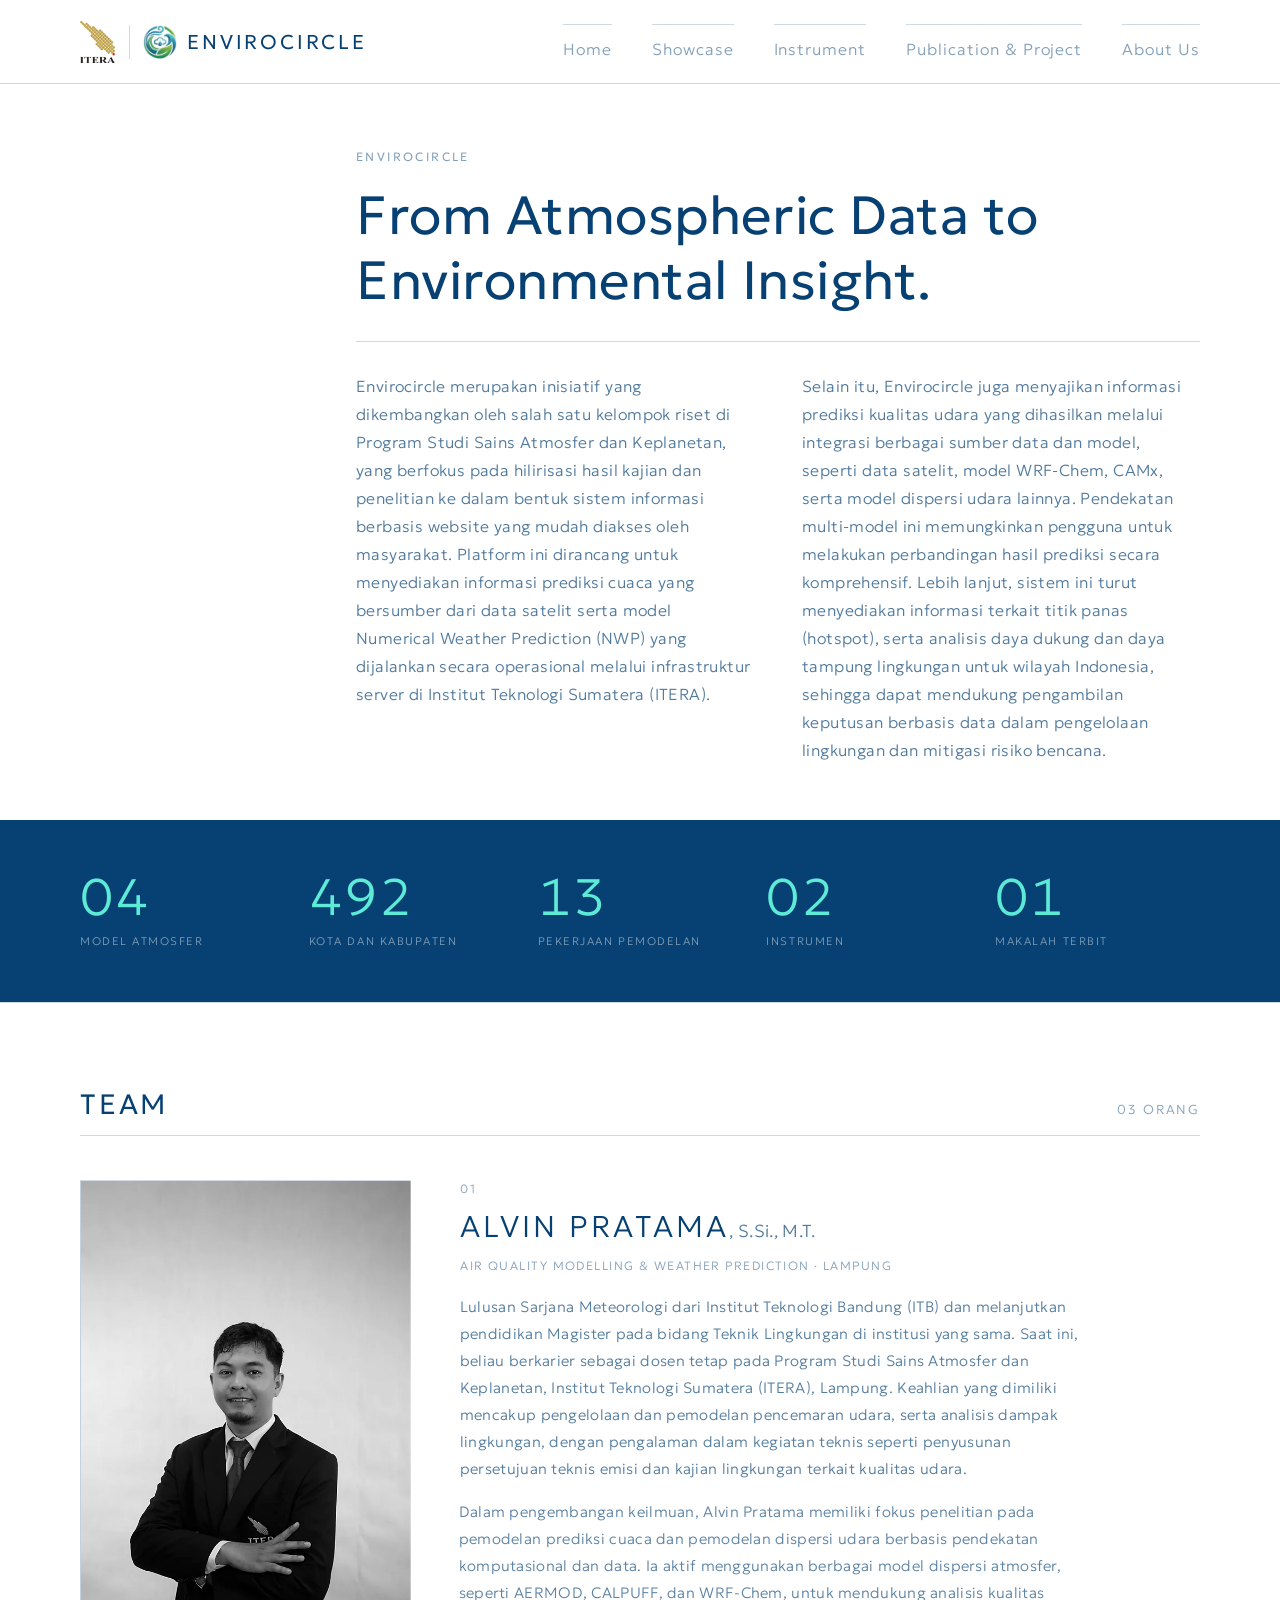
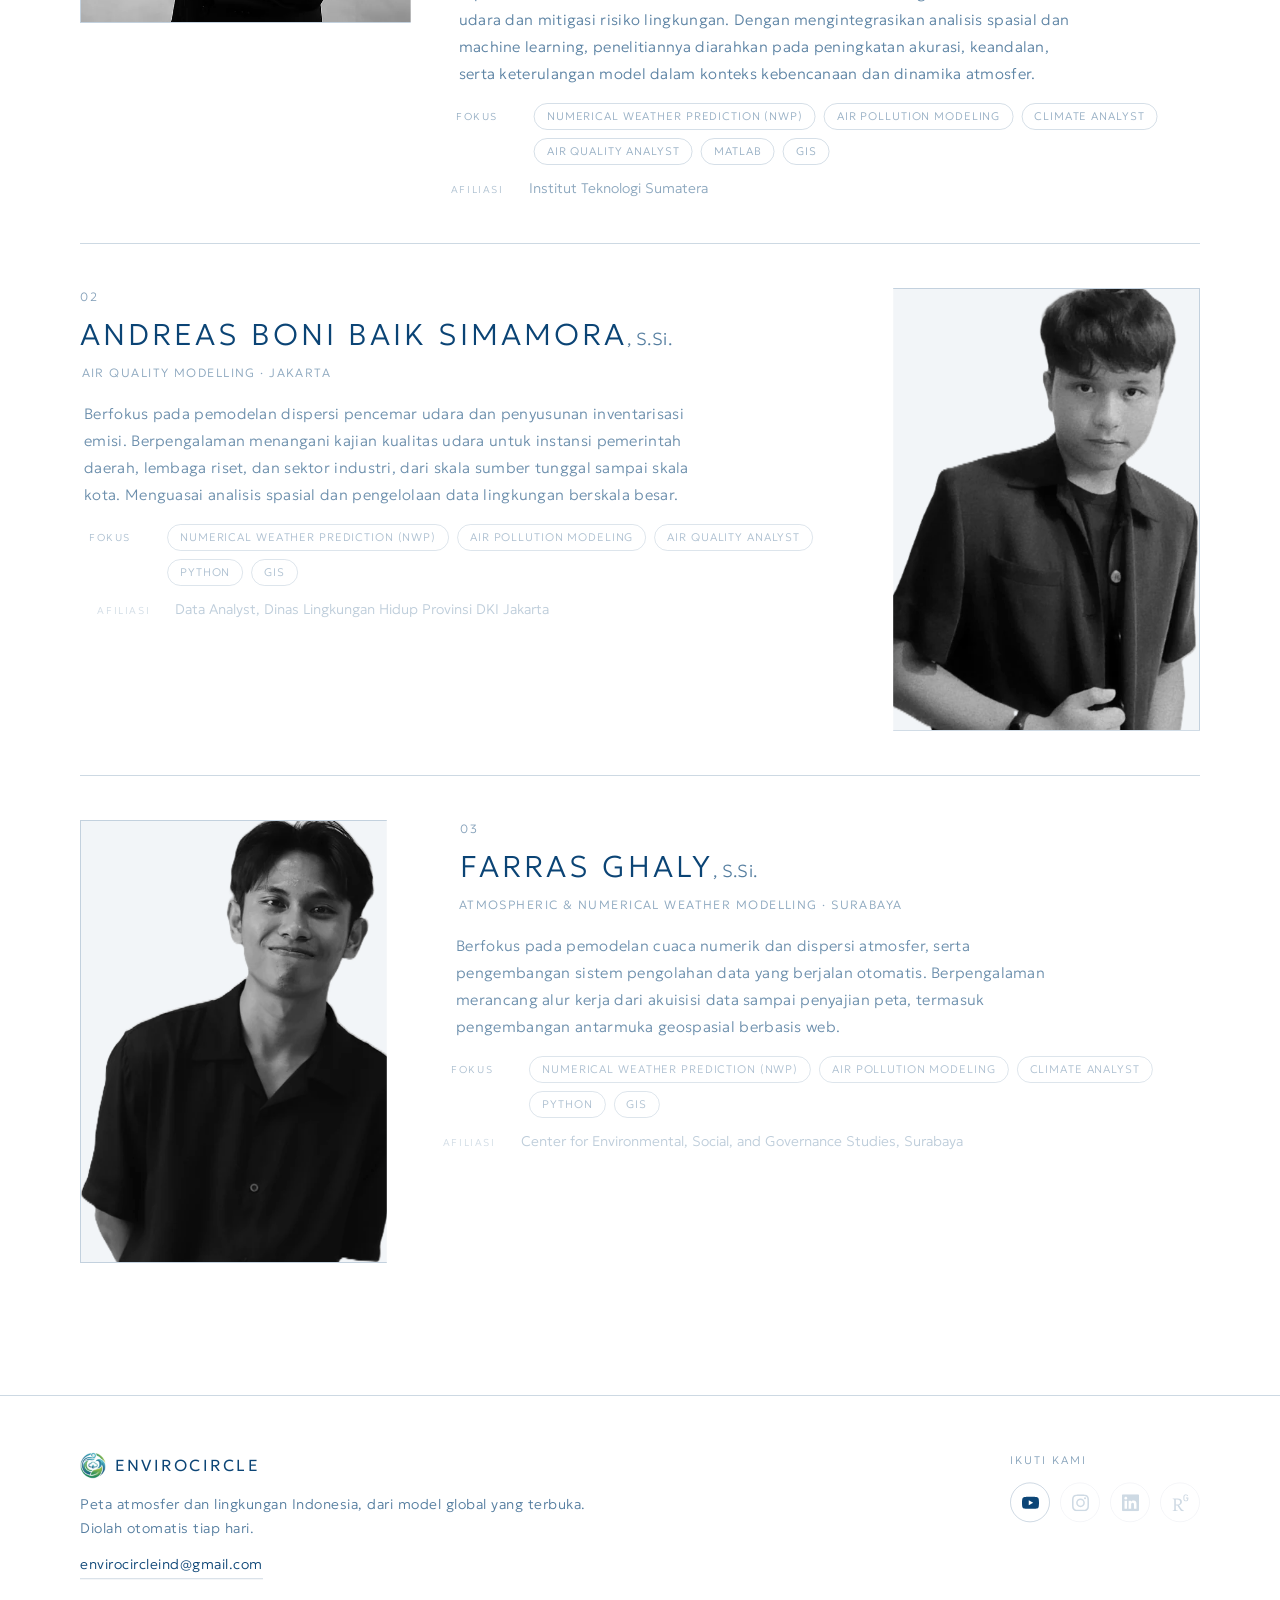
==== commit 498bcfe0: "Ikon hub diganti lambang sungguhan, ITERA masuk header dan dua app IKON MATERIAL `hub` DIBUANG SELUR" ====
--- a/about/index.html
+++ b/about/index.html
@@ -13,7 +13,7 @@
   <meta property="og:url" content="https://envirocircle.info/about/" />
   <meta property="og:image" content="https://envirocircle.info/og-image.jpg" />
   <meta name="theme-color" content="#ffffff" />
-  <link rel="icon" type="image/svg+xml" href="../favicon.svg" />
+  <link rel="icon" type="image/png" href="../favicon.png" />
   <link rel="apple-touch-icon" href="../icon-192.png" />
   <link rel="preconnect" href="https://fonts.googleapis.com" />
   <link rel="preconnect" href="https://fonts.gstatic.com" crossorigin />
@@ -26,10 +26,18 @@
 
   <header class="hero-top padat">
     <div class="hero-bar">
-      <a class="brand" href="../">
-        <span class="brand-mark"><span class="material-symbols-outlined">hub</span></span>
-        <span class="brand-name">Envirocircle</span>
-      </a>
+      <div class="bar-kiri">
+        <!-- Lambang ITERA berdiri SENDIRI di luar tautan merek, bukan di
+             dalamnya. Kalau di dalam, mengklik lambang ITERA malah memulangkan
+             ke beranda Envirocircle, dan itu salah baca. Tanpa tautan dia
+             cuma pernyataan naungan, dan itu memang yang diminta. -->
+        <span class="brand-itera"><img src="../img/logo-itera.png" width="900" height="1095" alt="Institut Teknologi Sumatera" /></span>
+        <span class="brand-pisah" aria-hidden="true"></span>
+        <a class="brand" href="../">
+          <span class="brand-mark"><img src="../img/logo-envirocircle.png" width="614" height="614" alt="" /></span>
+          <span class="brand-name">Envirocircle</span>
+        </a>
+      </div>
       <nav class="hero-nav">
         <a href="../">Home</a>
         <a href="../#showcase">Showcase</a>
@@ -56,10 +64,10 @@
          MASUK, kiriman pemilik, dan tanda sementara plus baris "Logo
          menyusul" dibuang.
 
-         Di bawahnya ditambah blok naungan berisi lambang ITERA. Envirocircle
-         lahir dari kelompok riset di sana, dan itu sudah disebut di paragraf
-         pertama, jadi lambangnya memperkuat yang sudah tertulis bukan
-         mengabarkan hal baru.
+         Lambang ITERA ditaruh DI ATASNYA. Envirocircle lahir dari kelompok
+         riset di sana, dan itu sudah disebut di paragraf pertama, jadi
+         lambangnya memperkuat yang sudah tertulis bukan mengabarkan hal baru.
+         Kotaknya DIBUANG 4 Oktober, begitu pula kalimat naungannya.
 
          Yang dipakai lambang LINGKARAN SAJA, bukan versi yang ada tulisannya.
          Versi bertulisan membawa tagline "Sustainable insights for a
@@ -69,19 +77,19 @@
     <section class="abt-atas">
       <div class="wrap">
         <div class="abt-kisi">
+          <!-- Dua lambang bertumpuk, ITERA DI ATAS lalu Envirocircle di
+               bawahnya, urutan diminta user. Tidak ada kotak dan tidak ada
+               kalimat "di bawah naungan", dua duanya dibuang atas permintaan
+               user. Yang menggantikan kalimat itu garis rambut di antara
+               keduanya. Tanpa pemisah, dua lambang yang ditumpuk terbaca
+               seperti satu lambang bersusun. -->
           <div class="abt-sisi">
-            <div class="abt-logo" data-abt>
-              <img src="../img/logo-envirocircle.png" width="614" height="614"
-                   alt="Lambang Envirocircle" />
-            </div>
-            <!-- Naungan. Sengaja DI BAWAH lambang dan bukan di sebelahnya,
-                 supaya urutan bacanya jelas, yang punya halaman dulu baru
-                 yang menaungi. -->
-            <div class="abt-naung" data-abt>
-              <span class="abt-naung-label">Di bawah naungan</span>
-              <img class="abt-naung-logo" src="../img/logo-itera.png"
-                   width="900" height="1095" alt="Lambang Institut Teknologi Sumatera" />
-              <span class="abt-naung-nama">Institut Teknologi Sumatera</span>
+            <div class="abt-lambang" data-abt>
+              <img class="abt-lambang-itera" src="../img/logo-itera.png"
+                   width="900" height="1095" alt="Institut Teknologi Sumatera" />
+              <span class="abt-lambang-pisah" aria-hidden="true"></span>
+              <img class="abt-lambang-ec" src="../img/logo-envirocircle.png"
+                   width="614" height="614" alt="Envirocircle" />
             </div>
           </div>
 
@@ -198,20 +206,11 @@
       <div class="f-atas" data-abt>
         <div class="f-kiri">
           <a class="f-brand" href="../">
-            <span class="f-brand-mark"><span class="material-symbols-outlined">hub</span></span>
+            <span class="f-brand-mark"><img src="../img/logo-envirocircle.png" width="614" height="614" alt="" /></span>
             <span>Envirocircle</span>
           </a>
           <p class="f-note">Peta atmosfer dan lingkungan Indonesia, dari model global yang terbuka. Diolah otomatis tiap hari.</p>
           <a class="f-surel" href="mailto:envirocircleind@gmail.com">envirocircleind@gmail.com</a>
-            <!-- Naungan, 4 Oktober 2026. Ditaruh di kolom kiri bersama merek,
-                 bukan di bilah paling bawah, sebab dia bagian dari JATI DIRI
-                 situs dan bukan keterangan hak cipta. Blok ini IDENTIK di
-                 landing, work, dan about. -->
-            <div class="f-naung">
-              <img src="../img/logo-itera.png" width="900" height="1095"
-                   alt="Lambang Institut Teknologi Sumatera" />
-              <span class="f-naung-teks">Di bawah naungan<br />Institut Teknologi Sumatera</span>
-            </div>
         </div>
         <div class="f-kanan">
           <span class="f-sos-label">Ikuti kami</span>
--- a/style.css
+++ b/style.css
@@ -243,8 +243,36 @@
    nama 16 jadi 20, menu 14 jadi 16, tinggi bilah 70 jadi 84. Jarak hurufnya
    ikut dilebarkan sedikit, sebab huruf setipis ini kalau dibesarkan tanpa
    menambah jarak malah terbaca lebih rapat dari sebelumnya. */
-.brand-mark { display: grid; place-items: center; color: var(--ink); }
-.brand-mark .material-symbols-outlined { font-size: 28px; }
+/* ---- Lambang di bilah judul, 4 Oktober 2026 ----
+   Ikon Material `hub` DIBUANG, diganti lambang Envirocircle yang sungguhan.
+   Ikon generik sebagai tanda merek itu lebih buruk daripada lambang asli yang
+   sedikit melunak di ukuran kecil.
+
+   Lambangnya gambar, bukan huruf, jadi `color` tidak lagi berpengaruh
+   padanya. Itu penting diingat, aturan lama yang memutihkan merek waktu bilah
+   masih melayang di atas foto sekarang cuma mengenai NAMANYA. Lambang
+   Envirocircle tidak perlu diputihkan, bagian dalamnya memang putih pekat
+   jadi dia sudah jadi cakram utuh yang terbaca di atas apa pun. */
+.bar-kiri { display: inline-flex; align-items: center; gap: 14px; }
+.brand-mark { display: grid; place-items: center; }
+.brand-mark img { width: 34px; height: 34px; display: block; }
+
+/* ITERA. Tingginya dipatok, bukan lebarnya, sebab lambang ini rasionya tegak.
+   42 px, dicoba 30 dulu dan tulisan ITERA di kaki lambangnya tidak terbaca
+   sama sekali. Lambang ini memang butuh tinggi lebih daripada lambang bundar
+   di sebelahnya, sebab isinya dua benda bertumpuk, bulir di atas dan tulisan
+   di bawah, sedangkan Envirocircle cuma satu bidang bundar. Lebarnya tetap
+   lebih kecil, 35 lawan 34 px, jadi bobotnya seimbang. */
+.brand-itera { display: grid; place-items: center; }
+.brand-itera img { width: auto; height: 42px; display: block; }
+/* Garis rambut pemisah. Ini yang menggantikan kalimat "di bawah naungan"
+   yang dibuang atas permintaan user. Dua lambang yang didempetkan tanpa
+   pemisah terbaca seperti satu merek gabungan. */
+.brand-pisah {
+  width: var(--rambut); height: 34px; background: var(--ink-20);
+  display: block; flex: none;
+  transition: background .3s ease;
+}
 .brand-name {
   font-size: 20px; font-weight: 300; letter-spacing: .14em;
   text-transform: uppercase; color: var(--ink);
@@ -1169,19 +1197,6 @@
 }
 .f-kiri { display: flex; flex-direction: column; align-items: flex-start; gap: 14px; max-width: 46ch; }
 
-/* ---- Naungan di footer ----
-   Lambang di KIRI, dua baris tulisan di kanannya, bukan ditumpuk seperti di
-   halaman About. Di footer ruangnya mendatar dan blok tegak di sini akan
-   memanjangkan kolom kiri melewati kolom sosial di seberangnya.
-   Tingginya 58 px, lebih kecil daripada 100 px yang di About, sebab di sini
-   dia keterangan dan bukan pernyataan. Dicoba 46 dulu dan tulisan ITERA di
-   kaki lambangnya sudah berhenti terbaca. */
-.f-naung { display: flex; align-items: center; gap: 14px; margin-top: 6px; }
-.f-naung img { width: auto; height: 58px; display: block; }
-.f-naung-teks {
-  font-size: 11px; line-height: 17px; letter-spacing: .1em;
-  text-transform: uppercase; font-weight: 200; color: var(--ink-50);
-}
 
 /* Merek footer memakai lambang dan jarak huruf yang SAMA PERSIS dengan bilah
    judul di atas, cuma lebih kecil. Kalau dibuat lain, dua ujung halaman
@@ -1192,7 +1207,7 @@
   text-transform: uppercase; color: var(--ink);
 }
 .f-brand-mark { display: grid; place-items: center; }
-.f-brand-mark .material-symbols-outlined { font-size: 22px; }
+.f-brand-mark img { width: 26px; height: 26px; display: block; }
 .f-note {
   margin: 0; font-size: 14px; line-height: 24px; letter-spacing: .5px;
   font-weight: 200; color: var(--ink-70);
@@ -1272,7 +1287,9 @@
   .hero-nav a { font-size: 13px; padding-top: 9px; letter-spacing: .04em; }
   .brand { gap: 8px; }
   .brand-name { font-size: 15px; letter-spacing: .09em; }
-  .brand-mark .material-symbols-outlined { font-size: 22px; }
+  .brand-mark img { width: 28px; height: 28px; }
+  .brand-itera img { height: 34px; }
+  .brand-pisah { height: 22px; }
   .hero-bar { height: 72px; gap: 12px; }
   .hero-inner { padding: 88px var(--gutter) 16px; }
   .hero-tengah { gap: 22px; }
@@ -1380,8 +1397,15 @@
    Aturan di bawah ini memakai :not(.padat), jadi tidak perlu ada yang
    dibatalkan di tempat lain.
    ===================================================================== */
-.hero-top:not(.padat) .brand-mark,
 .hero-top:not(.padat) .brand-name { color: #fff; }
+/* Lambang ITERA dijadikan PUTIH POLOS selama bilahnya masih melayang di atas
+   foto. Emasnya masih terbaca di atas foto gelap, tapi tulisan ITERA di
+   kakinya hitam dan hilang sama sekali. brightness(0) meratakan semuanya jadi
+   hitam dulu, invert(1) membalikkannya jadi putih, dan alfanya tidak
+   tersentuh. Ini perlakuan baku lambang lembaga di atas latar gelap, satu
+   berkas saja, tidak perlu versi putih terpisah. */
+.hero-top:not(.padat) .brand-itera img { filter: brightness(0) invert(1); }
+.hero-top:not(.padat) .brand-pisah { background: rgba(255, 255, 255, .45); }
 .hero-top:not(.padat) .hero-nav a {
   color: rgba(255, 255, 255, .82);
   border-top-color: rgba(255, 255, 255, .38);
@@ -1456,8 +1480,10 @@
 body.foto-atas-terang .hero-foto::after {
   --teduh-atas: linear-gradient(to bottom, rgba(255, 255, 255, .55) 0%, rgba(255, 255, 255, 0) 26%);
 }
-body.foto-atas-terang .hero-top:not(.padat) .brand-mark,
 body.foto-atas-terang .hero-top:not(.padat) .brand-name { color: var(--ink); }
+/* Foto atasnya terang, jadi pemutihan di atas dibatalkan lagi. */
+body.foto-atas-terang .hero-top:not(.padat) .brand-itera img { filter: none; }
+body.foto-atas-terang .hero-top:not(.padat) .brand-pisah { background: var(--ink-20); }
 body.foto-atas-terang .hero-top:not(.padat) .hero-nav a {
   color: var(--ink-50); border-top-color: var(--ink-20);
 }
@@ -1490,7 +1516,9 @@
 }
 
 @media (max-width: 374px) {
-  .brand-mark .material-symbols-outlined { font-size: 20px; }
+  .brand-mark img { width: 26px; height: 26px; }
+  .brand-itera img { height: 30px; }
+  .bar-kiri { gap: 10px; }
   .hero-nav { gap: 12px; }
   .hero-nav a { font-size: 12px; letter-spacing: .02em; }
 }
@@ -1735,41 +1763,34 @@
   display: grid; grid-template-columns: 220px minmax(0, 1fr); gap: 56px;
   align-items: start;
 }
-/* Kolom kiri sekarang berisi DUA benda, lambang dan blok naungan, jadi yang
-   LENGKET pindah ke pembungkusnya. Kalau tetap di .abt-logo, blok naungan
-   ditinggal diam di atas sementara lambangnya berjalan turun, dan dua benda
-   yang tadinya sepasang jadi berpisah. */
-.abt-sisi { position: sticky; top: 118px; display: flex; flex-direction: column; gap: 22px; }
-.abt-logo {
-  aspect-ratio: 1 / 1; display: grid; place-items: center; gap: 12px;
-  border: var(--rambut) solid var(--ink-20); background: var(--ink-5);
-  align-content: center;
-}
-/* Padding 18 persen itu RUANG NAPAS lambang, bukan hiasan. Lambangnya bundar
-   penuh tanpa marginnya sendiri, dan menempel ke garis rambut kotaknya dia
-   terbaca sesak. */
-.abt-logo img { width: 100%; height: 100%; object-fit: contain; display: block; padding: 18%; }
-
-/* ---- Blok naungan ----
-   Lambang ITERA aslinya tegak dan jauh lebih tinggi daripada lebar, jadi dia
-   dipatok TINGGINYA bukan lebarnya. Kalau dipatok lebar, dia menjulang dan
-   bobot visualnya melampaui lambang Envirocircle di atasnya, padahal urutan
-   bacanya harus sebaliknya. */
-.abt-naung { display: flex; flex-direction: column; align-items: flex-start; gap: 10px; }
-.abt-naung-label {
-  font-size: 10px; letter-spacing: .16em; text-transform: uppercase;
-  font-weight: 200; color: var(--ink-50);
-}
-/* 100 px, bukan 58. Dicoba 58 dulu dan terlalu kecil, deretan bulir emasnya
-   jadi noda dan tulisan ITERA di bawahnya nyaris tidak terbaca. Lambang ini
-   rasionya tegak, 900 banding 1095, jadi tinggi 100 cuma selebar 82 dan
-   masih jauh lebih ringan daripada kotak lambang 220 px di atasnya. Urutan
-   bobotnya tetap benar, yang punya halaman dulu baru yang menaungi. */
-.abt-naung-logo { width: auto; height: 100px; display: block; }
-.abt-naung-nama {
-  font-size: 12px; line-height: 18px; letter-spacing: .3px;
-  font-weight: 200; color: var(--ink-70);
-}
+/* Kolom kiri berisi dua lambang bertumpuk, jadi yang LENGKET pembungkusnya.
+   Kalau lengketnya ditaruh di salah satu lambang, yang satunya ditinggal diam
+   sementara pasangannya berjalan turun. */
+.abt-sisi { position: sticky; top: 118px; }
+
+/* ---- DUA LAMBANG, 4 Oktober 2026 ----
+   KOTAKNYA DIBUANG, diminta user. Dulu kotak bujur sangkar bergaris rambut
+   berisian tinta 5 persen, sisa dari masa slot ini masih kosong dan perlu
+   ditandai. Begitu lambangnya ada, kotaknya jadi bingkai yang mengurung dan
+   tidak menambah apa apa.
+
+   ITERA DI ATAS, Envirocircle di bawahnya, urutan diminta user.
+
+   Rata KIRI, bukan rata tengah. Seluruh kolom di sebelahnya rata kiri, dan
+   lambang yang ditengahkan di kolomnya sendiri akan terbaca melayang. */
+.abt-lambang { display: flex; flex-direction: column; align-items: flex-start; gap: 20px; }
+/* Dua duanya dipatok TINGGINYA, bukan lebarnya, sebab rasionya berbeda jauh,
+   ITERA tegak dan Envirocircle bujur sangkar. Dipatok lebar, ITERA akan
+   menjulang dua kali lipat. */
+.abt-lambang-itera { width: auto; height: 112px; display: block; }
+.abt-lambang-ec { width: auto; height: 104px; display: block; }
+/* Pemisah, menggantikan kalimat naungan yang dibuang. Pendek saja, selebar
+   lambang terkecil, bukan selebar kolom. */
+.abt-lambang-pisah {
+  display: block; width: 86px; height: var(--rambut);
+  background: var(--ink-20);
+}
+
 .abt-utama { display: flex; flex-direction: column; align-items: flex-start; }
 /* Garis rambut pemisah antara pernyataan dan badan teks. Elemen sendiri,
    bukan border, supaya bisa ditarik dari kiri waktu masuk. */
@@ -1925,11 +1946,15 @@
   /* Satu kolom, jadi tidak ada lagi tulisan yang berjalan di sebelahnya
      untuk ditemani. Lengketnya dimatikan, kalau tidak lambangnya menempel
      di puncak layar sepanjang halaman. */
-  .abt-sisi { position: static; flex-direction: row; align-items: flex-end; gap: 28px; }
-  .abt-logo { width: 150px; flex: none; }
-  .abt-naung-logo { height: 76px; }
-  .abt-logo { position: static; width: 132px; aspect-ratio: 1 / 1; }
-  .abt-logo-tanda { font-size: 42px; }
+  /* Satu kolom, jadi tidak ada lagi tulisan yang berjalan di sebelahnya untuk
+     ditemani. Lengketnya dimatikan, dan dua lambangnya berjajar mendatar
+     supaya tidak memakan tinggi sebelum tulisannya mulai. Pemisahnya ikut
+     diputar jadi tegak. */
+  .abt-sisi { position: static; }
+  .abt-lambang { flex-direction: row; align-items: center; gap: 18px; }
+  .abt-lambang-itera { height: 78px; }
+  .abt-lambang-ec { height: 70px; }
+  .abt-lambang-pisah { width: var(--rambut); height: 56px; }
   .abt-paragraf { grid-template-columns: 1fr; gap: 20px; }
   .abt-paragraf p { font-size: 14px; line-height: 25px; }
   .abt-angka-baris { grid-template-columns: repeat(2, minmax(0, 1fr)); gap: 22px 24px; }
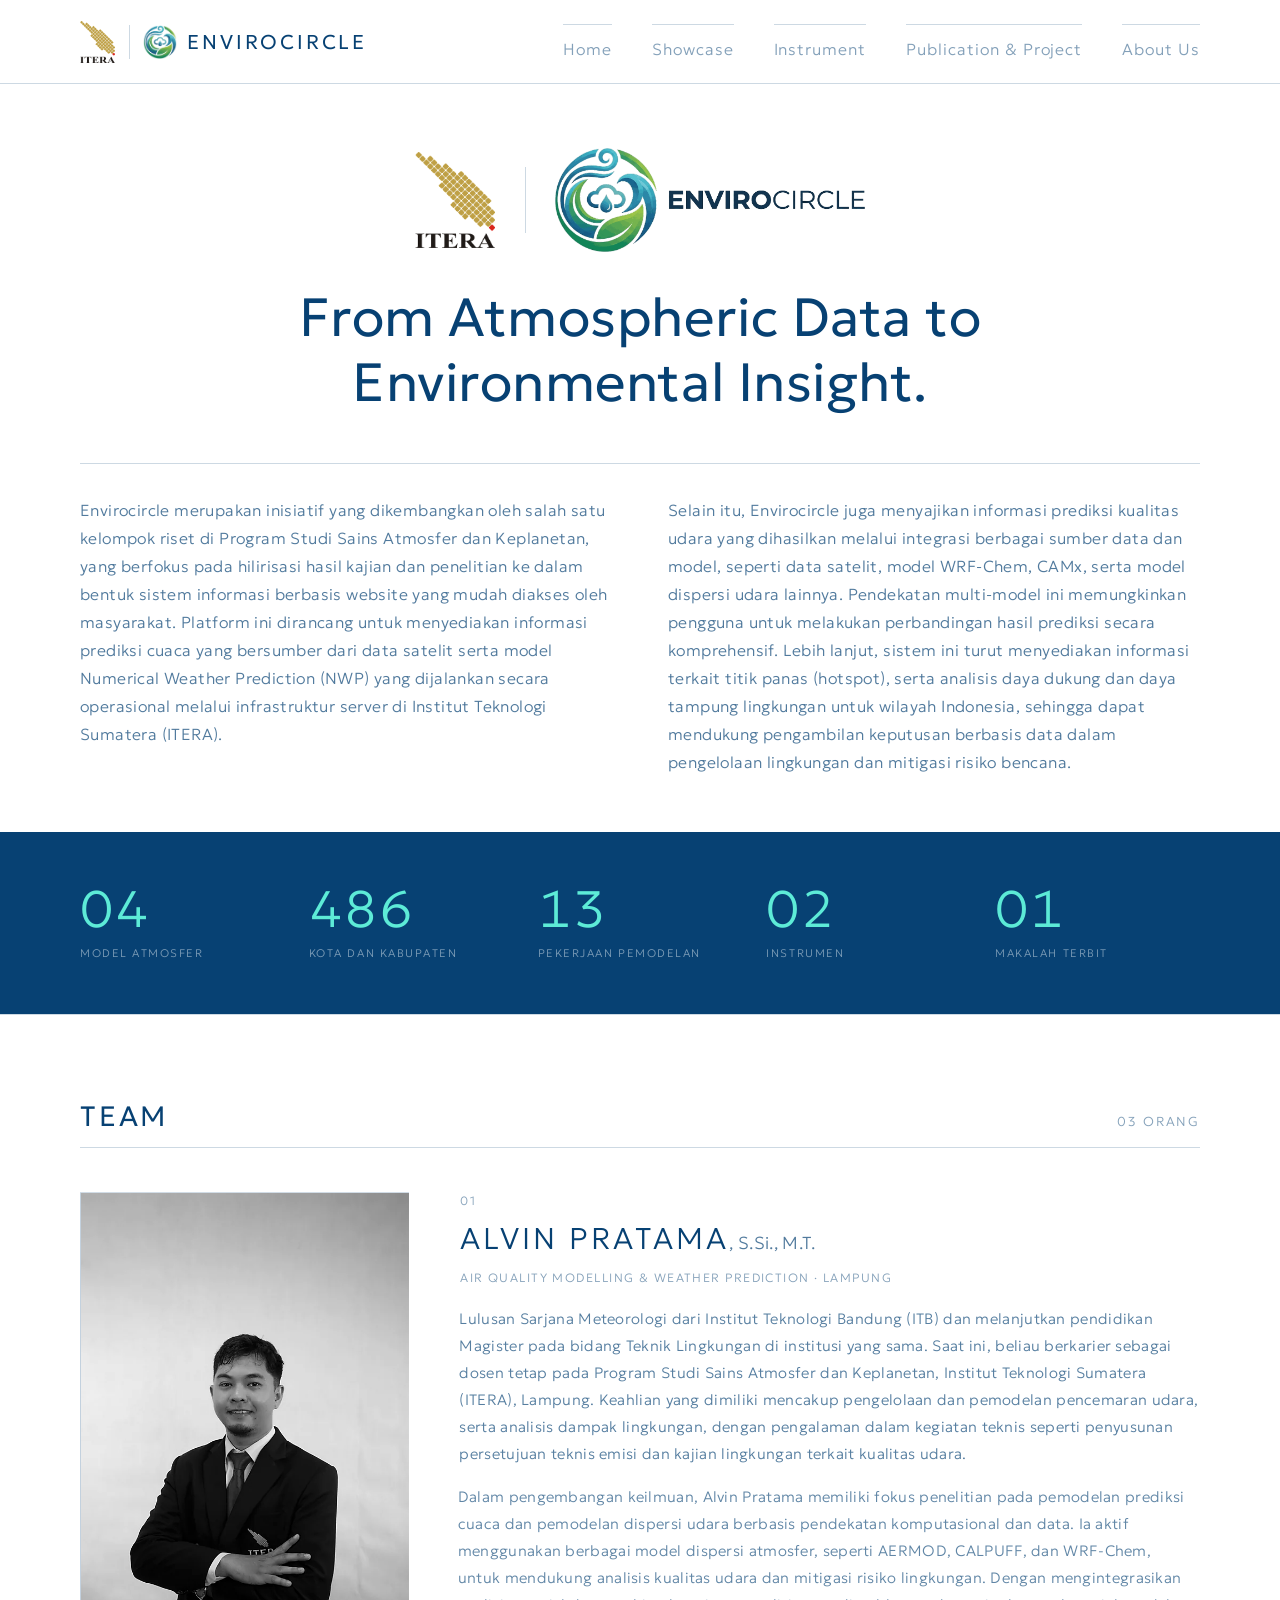
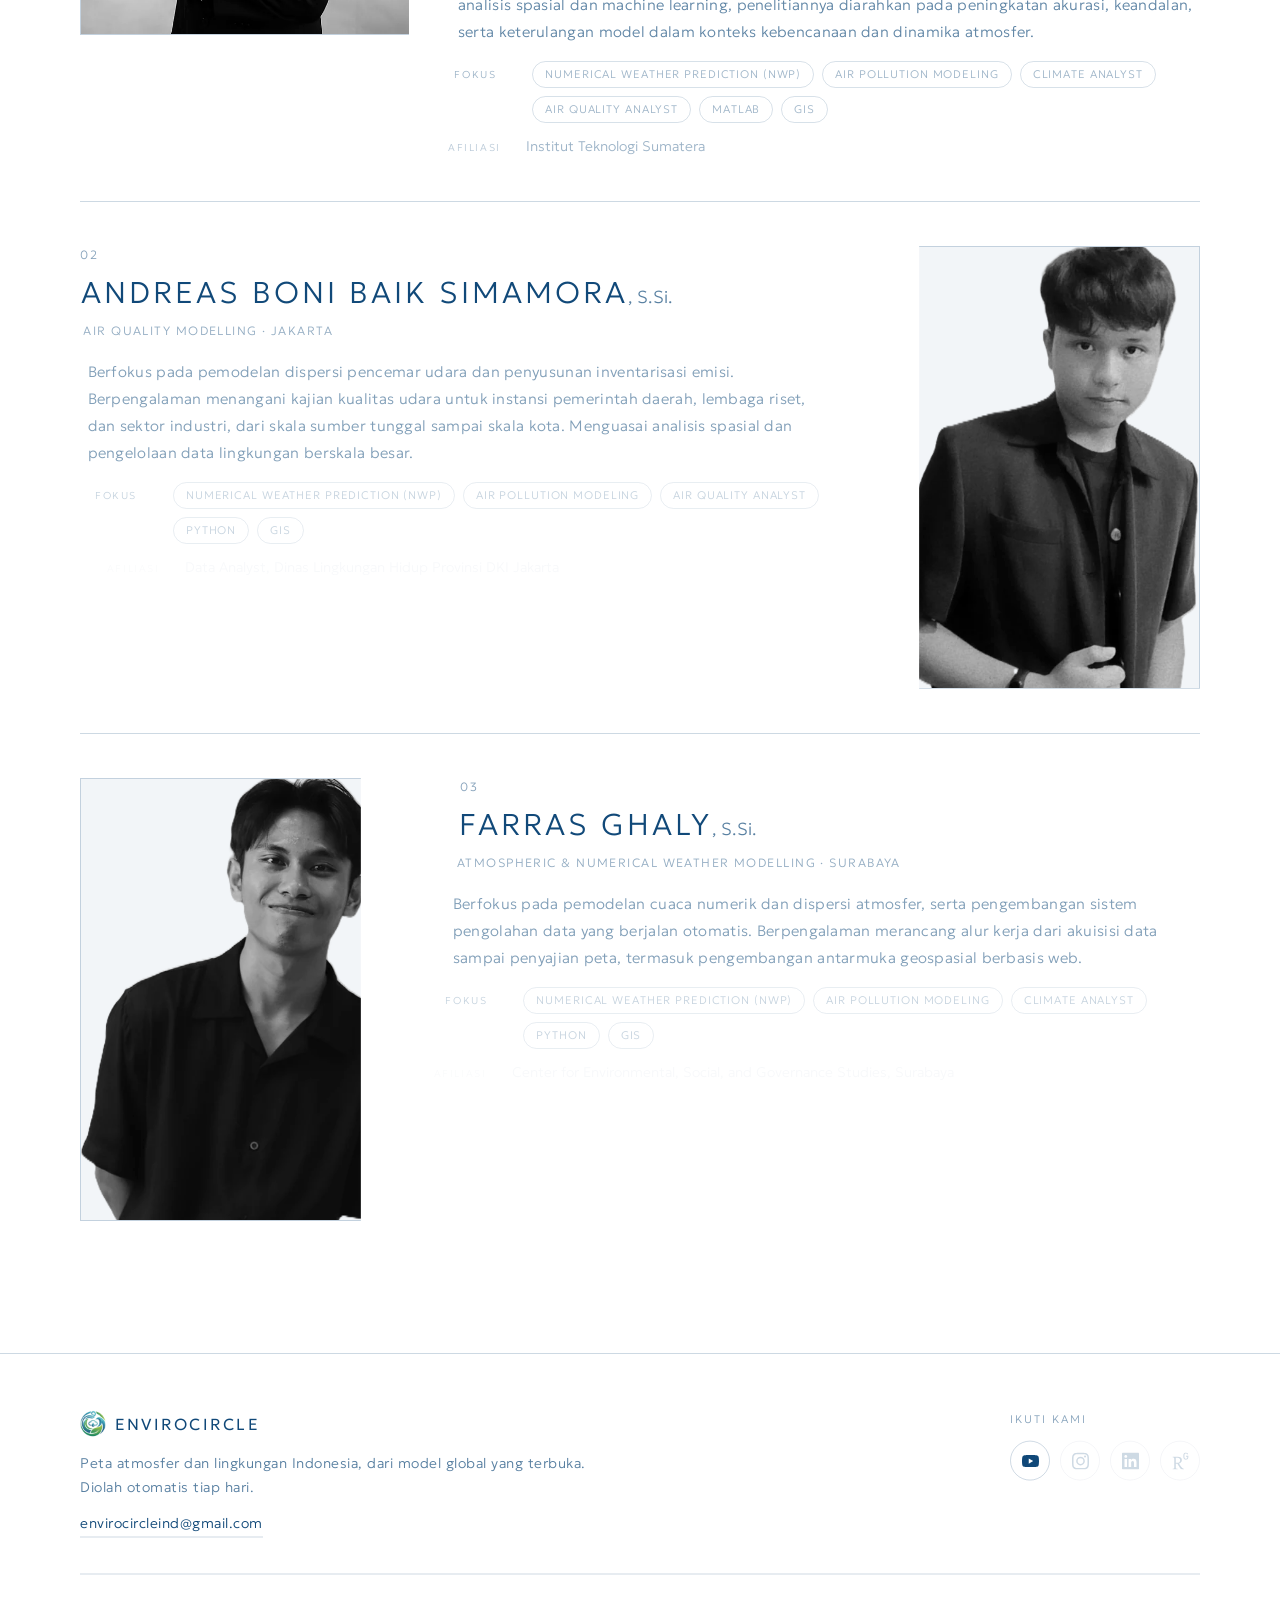
==== commit ab901512: "Naskah landing jadi Inggris, alarm hujan, dan kartu akurasi Tiga pekerjaan besar plus beberapa yang " ====
--- a/about/index.html
+++ b/about/index.html
@@ -31,7 +31,7 @@
              dalamnya. Kalau di dalam, mengklik lambang ITERA malah memulangkan
              ke beranda Envirocircle, dan itu salah baca. Tanpa tautan dia
              cuma pernyataan naungan, dan itu memang yang diminta. -->
-        <span class="brand-itera"><img src="../img/logo-itera.png" width="900" height="1095" alt="Institut Teknologi Sumatera" /></span>
+        <span class="brand-itera"><img src="../img/logo-itera.png" width="217" height="263" alt="Institut Teknologi Sumatera" /></span>
         <span class="brand-pisah" aria-hidden="true"></span>
         <a class="brand" href="../">
           <span class="brand-mark"><img src="../img/logo-envirocircle.png" width="614" height="614" alt="" /></span>
@@ -49,59 +49,50 @@
   </header>
 
   <main>
-    <!-- BAGIAN 1, tentang Envirocircle. Tiga lapis, satu pernyataan besar,
-         dua paragraf pendek, lalu pita angka. Pitanya memakai pola yang sama
-         dengan pita bukti di hero landing, cuma lebih besar dan berdiri
-         sebagai bidang sendiri. Semua angkanya nyata dan bisa dicek di situs
-         ini juga, jadi bagian itu meyakinkan tanpa satu kalimat promosi. -->
-    <!-- BAGIAN 1, tentang Envirocircle. Tata letak EDITORIAL, permintaan
-         user. Kisi dua kolom, kolom kiri sempit khusus lambang, kolom kanan
-         memuat label, pernyataan, garis rambut, lalu badan teks dua kolom.
-         Pola halaman majalah, bukan blok tengah biasa.
-
-         SLOT LAMBANG masih kosong, lambangnya belum ada. Yang terpasang
-         kotak bujur sangkar bergaris rambut. 4 Oktober 2026 lambangnya SUDAH
-         MASUK, kiriman pemilik, dan tanda sementara plus baris "Logo
-         menyusul" dibuang.
-
-         Lambang ITERA ditaruh DI ATASNYA. Envirocircle lahir dari kelompok
-         riset di sana, dan itu sudah disebut di paragraf pertama, jadi
-         lambangnya memperkuat yang sudah tertulis bukan mengabarkan hal baru.
-         Kotaknya DIBUANG 4 Oktober, begitu pula kalimat naungannya.
-
-         Yang dipakai lambang LINGKARAN SAJA, bukan versi yang ada tulisannya.
-         Versi bertulisan membawa tagline "Sustainable insights for a
-         resilient earth", dan di halaman ini tepat di sebelahnya sudah ada
-         slogan "From Atmospheric Data to Environmental Insight". Dua slogan
-         berbeda bersebelahan terbaca seperti salah satunya ketinggalan. -->
+    <!-- BAGIAN 1, tentang Envirocircle. Empat lapis, kepala berlambang, satu
+         pernyataan besar, dua paragraf, lalu pita angka. Pitanya memakai pola
+         yang sama dengan pita bukti di hero landing, cuma lebih besar dan
+         berdiri sebagai bidang sendiri. Semua angkanya nyata dan bisa dicek
+         di situs ini juga, jadi bagian itu meyakinkan tanpa satu kalimat
+         promosi. -->
     <section class="abt-atas">
       <div class="wrap">
-        <div class="abt-kisi">
-          <!-- Dua lambang bertumpuk, ITERA DI ATAS lalu Envirocircle di
-               bawahnya, urutan diminta user. Tidak ada kotak dan tidak ada
-               kalimat "di bawah naungan", dua duanya dibuang atas permintaan
-               user. Yang menggantikan kalimat itu garis rambut di antara
-               keduanya. Tanpa pemisah, dua lambang yang ditumpuk terbaca
-               seperti satu lambang bersusun. -->
-          <div class="abt-sisi">
-            <div class="abt-lambang" data-abt>
-              <img class="abt-lambang-itera" src="../img/logo-itera.png"
-                   width="900" height="1095" alt="Institut Teknologi Sumatera" />
-              <span class="abt-lambang-pisah" aria-hidden="true"></span>
-              <img class="abt-lambang-ec" src="../img/logo-envirocircle.png"
-                   width="614" height="614" alt="Envirocircle" />
-            </div>
-          </div>
-
-          <div class="abt-utama">
-            <span class="kry-atas-label" data-abt>Envirocircle</span>
-            <h1 class="abt-pernyataan" data-abt>From Atmospheric Data to Environmental Insight.</h1>
-            <span class="abt-garis" data-abt aria-hidden="true"></span>
-            <div class="abt-paragraf">
-              <p data-abt>Envirocircle merupakan inisiatif yang dikembangkan oleh salah satu kelompok riset di Program Studi Sains Atmosfer dan Keplanetan, yang berfokus pada hilirisasi hasil kajian dan penelitian ke dalam bentuk sistem informasi berbasis website yang mudah diakses oleh masyarakat. Platform ini dirancang untuk menyediakan informasi prediksi cuaca yang bersumber dari data satelit serta model Numerical Weather Prediction (NWP) yang dijalankan secara operasional melalui infrastruktur server di Institut Teknologi Sumatera (ITERA).</p>
-              <p data-abt>Selain itu, Envirocircle juga menyajikan informasi prediksi kualitas udara yang dihasilkan melalui integrasi berbagai sumber data dan model, seperti data satelit, model WRF-Chem, CAMx, serta model dispersi udara lainnya. Pendekatan multi-model ini memungkinkan pengguna untuk melakukan perbandingan hasil prediksi secara komprehensif. Lebih lanjut, sistem ini turut menyediakan informasi terkait titik panas (hotspot), serta analisis daya dukung dan daya tampung lingkungan untuk wilayah Indonesia, sehingga dapat mendukung pengambilan keputusan berbasis data dalam pengelolaan lingkungan dan mitigasi risiko bencana.</p>
-            </div>
-          </div>
+        <!-- KEPALA HALAMAN, disusun ulang 4 Oktober 2026. Dulu lambangnya
+             berdiri di rel sempit 220 px di kiri dan tulisannya di kolom
+             kanan, jadi lambangnya cuma hiasan tepi. User minta lambangnya
+             IKUT MENYUSUN halaman, bukan sekadar ditempel.
+
+             Sekarang keduanya jadi kepala yang ditengahkan. ITERA di atas,
+             garis rambut, lalu lambang Envirocircle lengkap dengan tulisan
+             mereknya. Label teks "Envirocircle" yang dulu ada di sini
+             DIBUANG, lambangnya sudah menuliskannya sendiri.
+
+             Yang dipakai lambang TANPA TAGLINE. Versi aslinya membawa
+             "Sustainable insights for a resilient earth" dan tepat di
+             bawahnya ada slogan "From Atmospheric Data to Environmental
+             Insight". Dua slogan bertumpuk terbaca seperti salah satunya
+             ketinggalan, jadi pita taglinenya dibuang dari berkasnya. -->
+        <div class="abt-kepala">
+          <!-- Dua lambang BERSEBELAHAN, ITERA di kiri dan Envirocircle di
+               kanan, diminta user 4 Oktober. Sebelumnya bertumpuk.
+               Pembungkus .abt-duo SENGAJA TIDAK ber-data-abt. Ketiga isinya
+               sudah punya sendiri dan masing masing punya adegan di
+               tentang.js. Kalau pembungkusnya ikut diberi, dia dan anaknya
+               sama sama berangkat dari opacity 0 lalu dianimasikan terpisah,
+               dan itu jenis kesalahan yang sudah dua kali kena di repo ini. -->
+          <div class="abt-duo">
+            <img class="abt-itera" src="../img/logo-itera.png" data-abt
+                 width="217" height="263" alt="Institut Teknologi Sumatera" />
+            <span class="abt-pisah" data-abt aria-hidden="true"></span>
+            <img class="abt-ec" src="../img/logo-envirocircle-teks.png" data-abt
+                 width="1115" height="375" alt="Envirocircle" />
+          </div>
+          <h1 class="abt-pernyataan" data-abt>From Atmospheric Data to Environmental Insight.</h1>
+        </div>
+        <span class="abt-garis" data-abt aria-hidden="true"></span>
+        <div class="abt-paragraf">
+          <p data-abt>Envirocircle merupakan inisiatif yang dikembangkan oleh salah satu kelompok riset di Program Studi Sains Atmosfer dan Keplanetan, yang berfokus pada hilirisasi hasil kajian dan penelitian ke dalam bentuk sistem informasi berbasis website yang mudah diakses oleh masyarakat. Platform ini dirancang untuk menyediakan informasi prediksi cuaca yang bersumber dari data satelit serta model Numerical Weather Prediction (NWP) yang dijalankan secara operasional melalui infrastruktur server di Institut Teknologi Sumatera (ITERA).</p>
+          <p data-abt>Selain itu, Envirocircle juga menyajikan informasi prediksi kualitas udara yang dihasilkan melalui integrasi berbagai sumber data dan model, seperti data satelit, model WRF-Chem, CAMx, serta model dispersi udara lainnya. Pendekatan multi-model ini memungkinkan pengguna untuk melakukan perbandingan hasil prediksi secara komprehensif. Lebih lanjut, sistem ini turut menyediakan informasi terkait titik panas (hotspot), serta analisis daya dukung dan daya tampung lingkungan untuk wilayah Indonesia, sehingga dapat mendukung pengambilan keputusan berbasis data dalam pengelolaan lingkungan dan mitigasi risiko bencana.</p>
         </div>
       </div>
     </section>
@@ -195,6 +186,7 @@
               <span class="tim-label">Afiliasi</span>
               <span class="tim-kini">Center for Environmental, Social, and Governance Studies, Surabaya</span>
             </div>
+            <span class="tim-taut"><a href="https://www.linkedin.com/in/farras-ghaly" target="_blank" rel="noopener">LinkedIn <span class="material-symbols-outlined">arrow_outward</span></a><a href="https://farras-ghaly-portfolio.vercel.app/" target="_blank" rel="noopener">Portofolio <span class="material-symbols-outlined">arrow_outward</span></a></span>
           </div>
         </div>
       </div>
--- a/style.css
+++ b/style.css
@@ -435,7 +435,17 @@
    angkanya turun dari 100 ke 76. */
 .hero-title {
   font-weight: 300;
-  font-size: clamp(26px, 5.2vw, 76px);
+  /* DIKECILKAN 4 Oktober 2026 waktu judulnya diganti jadi slogan resmi.
+     Dulu 5,2vw dengan puncak 76. Judul lama baris terpanjangnya 21 huruf,
+     yang sekarang 24, dan selisih 14 persen itu cukup untuk membuat baris
+     pertamanya MELIPAT. Melipat di sini bukan cuma jelek, .hl memotong apa
+     pun yang lewat satu baris, jadi kata "TO" hilang sama sekali.
+     Angkanya diukur, bukan ditaksir. Lebar teks sebenarnya diukur lewat
+     canvas measureText di 13 lebar layar, lalu dicari vw terbesar yang masih
+     menyisakan 5 persen napas. Yang paling mengikat 4,85 di 1280 px, jadi
+     dipakai 4,8. Puncaknya 70, sebab di atas 1462 px hurufnya tidak lagi
+     ikut layar dan di sana baris pertama butuh paling banyak 72. */
+  font-size: clamp(26px, 4.8vw, 70px);
   line-height: 1.22; letter-spacing: .1em; margin: 0;
   text-transform: uppercase;
   color: var(--hero-teks);
@@ -517,6 +527,14 @@
   background: currentColor; opacity: .6;
 }
 .hb-butir[hidden] { display: none; }
+/* Angka di pita bukti, 4 Oktober 2026, ikut dihitung naik seperti pita angka
+   di About. Dia <b> supaya di HTML polos tetap terbaca sebagai angka yang
+   ditonjolkan, TAPI beratnya dikembalikan ke berat sekitarnya. Di seluruh
+   situs ini tidak ada satu pun huruf tebal, dan satu angka tebal di hero
+   akan langsung terbaca sebagai benda asing.
+   tabular-nums WAJIB. Tanpa dia lebar tiap digit berbeda, dan selama
+   hitungan naik seluruh kalimat di kanannya bergoyang tiap frame. */
+.hb-num { font-weight: inherit; font-variant-numeric: tabular-nums; }
 /* Garis rambut pita bukti. Elemen sendiri supaya bisa ditarik dari tengah. */
 .hb-garis {
   position: absolute; left: 0; right: 0; top: 0; height: 0;
@@ -600,8 +618,10 @@
    yang tetap rata kiri.
    ===================================================================== */
 #showcase .sec-head { align-items: center; text-align: center; }
-#showcase .sc-title { max-width: 28ch; margin-inline: auto; }
-#showcase .sc-lead  { margin-inline: auto; text-align: center; }
+/* 20ch, bukan 28. Judul barunya 35 huruf jadi dia memang dua baris, dan di
+   28ch patahnya jatuh sesudah "di" sehingga baris kedua tinggal satu kata.
+   Di 20ch patahnya naik satu kata dan dua barisnya jadi 19 lawan 15. */
+#showcase .sc-title { max-width: 20ch; margin-inline: auto; }
 
 /* Tiga kolom sama lebar, mengisi penuh lebar isi .wrap, jadi tepi kiri kanan
    kartunya segaris dengan judul bagian di atasnya. Tidak ada yang menjorok
@@ -896,8 +916,12 @@
    dulu bertuliskan "Foto menyusul". Fotonya yang menyesuaikan slotnya, bukan
    sebaliknya. Sempat dibuat sebaliknya, tiap baris memakai rasio foto
    aslinya, dan hasilnya dua baris beda tinggi jauh dan barisannya kelihatan
-   miring. Foto AWS aslinya tegak, jadi dia dipotong ke 16:9 dengan jendela
-   dipusatkan ke kepala anemometernya, bukan ke tengah foto. */
+   miring.
+   Foto AWS diganti 4 Oktober 2026. Yang lama tegak dan dipotong dengan
+   jendela dipusatkan ke kepala anemometer. Yang sekarang sudah mendatar,
+   576x369, jadi yang dipotong tingginya saja, 45 px, dan jendelanya DIGESER
+   KE ATAS bukan dipusatkan, sebab alatnya ada di separuh atas dan sisa
+   bawahnya cuma atap dan kabel. */
 .ins-foto .material-symbols-outlined {
   font-size: 64px; color: var(--sisi-20);
 }
@@ -1294,14 +1318,15 @@
   .hero-inner { padding: 88px var(--gutter) 16px; }
   .hero-tengah { gap: 22px; }
   .hero-teks { gap: 14px; }
-  /* Diukur di browser, bukan ditaksir. Yang menentukan BARIS KEDUA, bukan
-     yang pertama, sebab M, K, dan W itu lebar sedangkan I dan L tipis.
+  /* Diukur di browser, bukan ditaksir. Sejak judulnya diganti 4 Oktober 2026
+     yang menentukan BARIS PERTAMA, "From Atmospheric Data to", 24 huruf lawan
+     22 huruf baris kedua.
      Jaraknya di sini diturunkan 0,1 jadi 0,06em. Jarak selebar 0,1em di layar
-     sesempit ini memakan ruang yang tidak ada dan barisnya langsung melipat. */
-  /* Batas atasnya 42, bukan 30. Blok ini berlaku sampai 720 px, bukan 640,
+     sesempit ini memakan ruang yang tidak ada dan barisnya langsung melipat.
+     Batas atasnya 42, bukan 30. Blok ini berlaku sampai 720 px, bukan 640,
      dan di 700 px judul 30 px terbaca seperti anak kalimat, bukan judul.
-     Diukur, di 720 px baris kedua butuh 599 px sedangkan ruangnya 640. */
-  .hero-title { font-size: clamp(20px, 5.9vw, 42px); letter-spacing: .06em; }
+     vw-nya diturunkan 5,9 jadi 5,1, angka paling mengikat ada di 640 px. */
+  .hero-title { font-size: clamp(20px, 5.1vw, 42px); letter-spacing: .06em; }
   .hero-kicker { font-size: 11px; letter-spacing: .2em; }
   .hero-lead { font-size: 14px; line-height: 1.55; }
   .hero-foot { gap: 10px; }
@@ -1398,13 +1423,14 @@
    dibatalkan di tempat lain.
    ===================================================================== */
 .hero-top:not(.padat) .brand-name { color: #fff; }
-/* Lambang ITERA dijadikan PUTIH POLOS selama bilahnya masih melayang di atas
-   foto. Emasnya masih terbaca di atas foto gelap, tapi tulisan ITERA di
-   kakinya hitam dan hilang sama sekali. brightness(0) meratakan semuanya jadi
-   hitam dulu, invert(1) membalikkannya jadi putih, dan alfanya tidak
-   tersentuh. Ini perlakuan baku lambang lembaga di atas latar gelap, satu
-   berkas saja, tidak perlu versi putih terpisah. */
-.hero-top:not(.padat) .brand-itera img { filter: brightness(0) invert(1); }
+/* Lambang ITERA sempat DIPUTIHKAN di atas foto, 4 Oktober pagi, lalu user
+   minta warnanya tetap asli. Jadi tidak ada filter apa pun di sini.
+   KONSEKUENSINYA DIKETAHUI DAN DITERIMA. Tulisan ITERA di kaki lambangnya
+   hitam, dan di atas foto gelap dia memang redup. Yang menolongnya cuma
+   peredam gelap di puncak foto plus bidang putih yang muncul begitu bilahnya
+   melewati hero. Kalau suatu saat terbaca terlalu samar, yang diubah
+   peredamnya atau diberi alas terang di belakang lambangnya, BUKAN warnanya.
+   Pemisahnya tetap diputihkan, dia garis milik situs bukan milik lambang. */
 .hero-top:not(.padat) .brand-pisah { background: rgba(255, 255, 255, .45); }
 .hero-top:not(.padat) .hero-nav a {
   color: rgba(255, 255, 255, .82);
@@ -1481,8 +1507,6 @@
   --teduh-atas: linear-gradient(to bottom, rgba(255, 255, 255, .55) 0%, rgba(255, 255, 255, 0) 26%);
 }
 body.foto-atas-terang .hero-top:not(.padat) .brand-name { color: var(--ink); }
-/* Foto atasnya terang, jadi pemutihan di atas dibatalkan lagi. */
-body.foto-atas-terang .hero-top:not(.padat) .brand-itera img { filter: none; }
 body.foto-atas-terang .hero-top:not(.padat) .brand-pisah { background: var(--ink-20); }
 body.foto-atas-terang .hero-top:not(.padat) .hero-nav a {
   color: var(--ink-50); border-top-color: var(--ink-20);
@@ -1756,61 +1780,57 @@
 
 .abt-atas { padding: 64px 0 56px; }
 
-/* KISI EDITORIAL. Kolom kiri sempit khusus lambang, kolom kanan isinya.
-   Lambangnya LENGKET waktu digulir selama bagian ini masih terlihat, itu
-   ciri halaman majalah, satu benda diam sementara tulisannya berjalan. */
-.abt-kisi {
-  display: grid; grid-template-columns: 220px minmax(0, 1fr); gap: 56px;
-  align-items: start;
-}
-/* Kolom kiri berisi dua lambang bertumpuk, jadi yang LENGKET pembungkusnya.
-   Kalau lengketnya ditaruh di salah satu lambang, yang satunya ditinggal diam
-   sementara pasangannya berjalan turun. */
-.abt-sisi { position: sticky; top: 118px; }
-
-/* ---- DUA LAMBANG, 4 Oktober 2026 ----
-   KOTAKNYA DIBUANG, diminta user. Dulu kotak bujur sangkar bergaris rambut
-   berisian tinta 5 persen, sisa dari masa slot ini masih kosong dan perlu
-   ditandai. Begitu lambangnya ada, kotaknya jadi bingkai yang mengurung dan
-   tidak menambah apa apa.
-
-   ITERA DI ATAS, Envirocircle di bawahnya, urutan diminta user.
-
-   Rata KIRI, bukan rata tengah. Seluruh kolom di sebelahnya rata kiri, dan
-   lambang yang ditengahkan di kolomnya sendiri akan terbaca melayang. */
-.abt-lambang { display: flex; flex-direction: column; align-items: flex-start; gap: 20px; }
-/* Dua duanya dipatok TINGGINYA, bukan lebarnya, sebab rasionya berbeda jauh,
-   ITERA tegak dan Envirocircle bujur sangkar. Dipatok lebar, ITERA akan
-   menjulang dua kali lipat. */
-.abt-lambang-itera { width: auto; height: 112px; display: block; }
-.abt-lambang-ec { width: auto; height: 104px; display: block; }
-/* Pemisah, menggantikan kalimat naungan yang dibuang. Pendek saja, selebar
-   lambang terkecil, bukan selebar kolom. */
-.abt-lambang-pisah {
-  display: block; width: 86px; height: var(--rambut);
-  background: var(--ink-20);
-}
-
-.abt-utama { display: flex; flex-direction: column; align-items: flex-start; }
-/* Garis rambut pemisah antara pernyataan dan badan teks. Elemen sendiri,
-   bukan border, supaya bisa ditarik dari kiri waktu masuk. */
+/* ---- KEPALA HALAMAN ABOUT, disusun ulang 4 Oktober 2026 ----
+   KISI DUA KOLOM DIBUANG. Dulu lambangnya berdiri di rel sempit 220 px di
+   kiri, lengket waktu digulir, dan seluruh tulisan di kolom kanan. Di
+   susunan itu lambangnya cuma hiasan tepi. User minta lambangnya IKUT
+   MENYUSUN halaman, bukan sekadar ditempel.
+
+   Sekarang kepalanya DITENGAHKAN, dan ini satu satunya bagian About yang
+   ditengahkan. Alasannya sama dengan hero landing, halaman ini butuh satu
+   titik pembuka sebelum isinya dibaca, dan pembuka yang ditengahkan terbaca
+   sebagai halaman judul. Badan teks di bawahnya tetap rata kiri.
+
+   ITERA DI KIRI, Envirocircle di kanan, diminta user 4 Oktober. Sempat
+   bertumpuk ITERA di atas, lalu diubah jadi bersebelahan. Label teks
+   "Envirocircle" yang dulu ada di sini DIBUANG, lambangnya sudah menuliskan
+   namanya sendiri. */
+.abt-kepala { display: flex; flex-direction: column; align-items: center; text-align: center; }
+.abt-duo { display: flex; align-items: center; gap: 30px; }
+/* Dua duanya dipatok TINGGINYA, bukan lebarnya, sebab rasionya berbeda jauh.
+   ITERA tegak, Envirocircle melebar sebab ada tulisan mereknya. Dipatok
+   lebar, ITERA akan menjulang tiga kali lipat.
+   Tingginya dibuat HAMPIR SAMA, 96 lawan 104, dan itu sudah membuat
+   Envirocircle menang jelas sebab lebarnya tiga kali lipat. Kalau tingginya
+   juga dibuat timpang, ITERA jadi terlalu kecil untuk lembaga yang menaungi. */
+.abt-itera { width: auto; height: 96px; display: block; flex: none; }
+.abt-ec { width: auto; height: 104px; display: block; max-width: 100%; }
+/* Pemisah TEGAK di antara keduanya, menggantikan kalimat naungan yang
+   dibuang atas permintaan user. Tanpa pemisah, dua lambang yang
+   berdampingan terbaca seperti satu merek gabungan, bukan dua lembaga. */
+.abt-pisah {
+  display: block; width: var(--rambut); height: 66px; flex: none;
+  background: var(--ink-20); margin: 0;
+}
+/* Garis rambut pemisah antara kepala dan badan teks. Elemen sendiri, bukan
+   border, supaya bisa ditarik dari kiri waktu masuk. */
 .abt-garis {
   display: block; width: 100%; height: 0;
   border-top: var(--rambut) solid var(--ink-20);
-  transform-origin: 0 50%; margin-bottom: 30px;
+  transform-origin: 0 50%; margin: 48px 0 32px;
 }
 /* Pernyataan besar. Ini SATU SATUNYA judul di seluruh situs yang bukan huruf
    besar berjarak lebar, dan itu disengaja. Isinya kalimat penuh, bukan label.
    Kalimat sepanjang ini dalam huruf besar 0,1em berhenti terbaca sebagai
    kalimat dan berubah jadi papan pengumuman. */
 .abt-pernyataan {
-  margin: 0 0 28px; max-width: 20ch;
+  margin: 34px auto 0; max-width: 22ch;
   font-size: clamp(28px, 4.2vw, 54px); line-height: 1.2;
   letter-spacing: .01em; font-weight: 300; color: var(--ink);
 }
 .abt-paragraf {
-  display: grid; grid-template-columns: repeat(2, minmax(0, 1fr)); gap: 32px 48px;
-  max-width: 96ch; width: 100%;
+  display: grid; grid-template-columns: repeat(2, minmax(0, 1fr)); gap: 32px 56px;
+  width: 100%;
 }
 .abt-paragraf p {
   margin: 0; font-size: 16px; line-height: 28px; letter-spacing: .4px;
@@ -1895,8 +1915,12 @@
   font-size: 12px; letter-spacing: .12em; text-transform: uppercase;
   font-weight: 200; color: var(--ink-50);
 }
+/* max-width 62ch DIBUANG 4 Oktober 2026, diminta user. Kolom teks di baris
+   tim ini lebarnya sudah ditentukan kisinya, dan 62ch mematahkan barisnya
+   jauh sebelum tepi kolom itu. Akibatnya ada pita kosong di kanan tiap bio,
+   dan di bio Alvin yang dua paragraf pita itu jadi sangat kentara. */
 .tim-bio {
-  margin: 6px 0 4px; max-width: 62ch;
+  margin: 6px 0 4px;
   font-size: 15px; line-height: 27px; letter-spacing: .3px;
   font-weight: 200; color: var(--ink-70);
 }
@@ -1942,19 +1966,14 @@
   .abt-atas { padding: 44px 0 40px; }
   /* Kisi editorialnya ditumpuk, dan lambangnya berhenti lengket lalu
      menyusut. Kotak 220 px di layar sempit memakan satu layar sendiri. */
-  .abt-kisi { grid-template-columns: 1fr; gap: 28px; }
-  /* Satu kolom, jadi tidak ada lagi tulisan yang berjalan di sebelahnya
-     untuk ditemani. Lengketnya dimatikan, kalau tidak lambangnya menempel
-     di puncak layar sepanjang halaman. */
-  /* Satu kolom, jadi tidak ada lagi tulisan yang berjalan di sebelahnya untuk
-     ditemani. Lengketnya dimatikan, dan dua lambangnya berjajar mendatar
-     supaya tidak memakan tinggi sebelum tulisannya mulai. Pemisahnya ikut
-     diputar jadi tegak. */
-  .abt-sisi { position: static; }
-  .abt-lambang { flex-direction: row; align-items: center; gap: 18px; }
-  .abt-lambang-itera { height: 78px; }
-  .abt-lambang-ec { height: 70px; }
-  .abt-lambang-pisah { width: var(--rambut); height: 56px; }
+  /* Di layar sempit tetap bersebelahan, cuma dikecilkan dan jaraknya
+     dirapatkan. Diukur di 390 px, ITERA 56 px plus jarak 18 plus Envirocircle
+     172 px sama dengan 246, sedangkan ruang yang ada 358. Masih lapang. */
+  .abt-duo { gap: 18px; }
+  .abt-itera { height: 62px; }
+  .abt-ec { height: 58px; }
+  .abt-pisah { height: 44px; }
+  .abt-garis { margin: 34px 0 24px; }
   .abt-paragraf { grid-template-columns: 1fr; gap: 20px; }
   .abt-paragraf p { font-size: 14px; line-height: 25px; }
   .abt-angka-baris { grid-template-columns: repeat(2, minmax(0, 1fr)); gap: 22px 24px; }
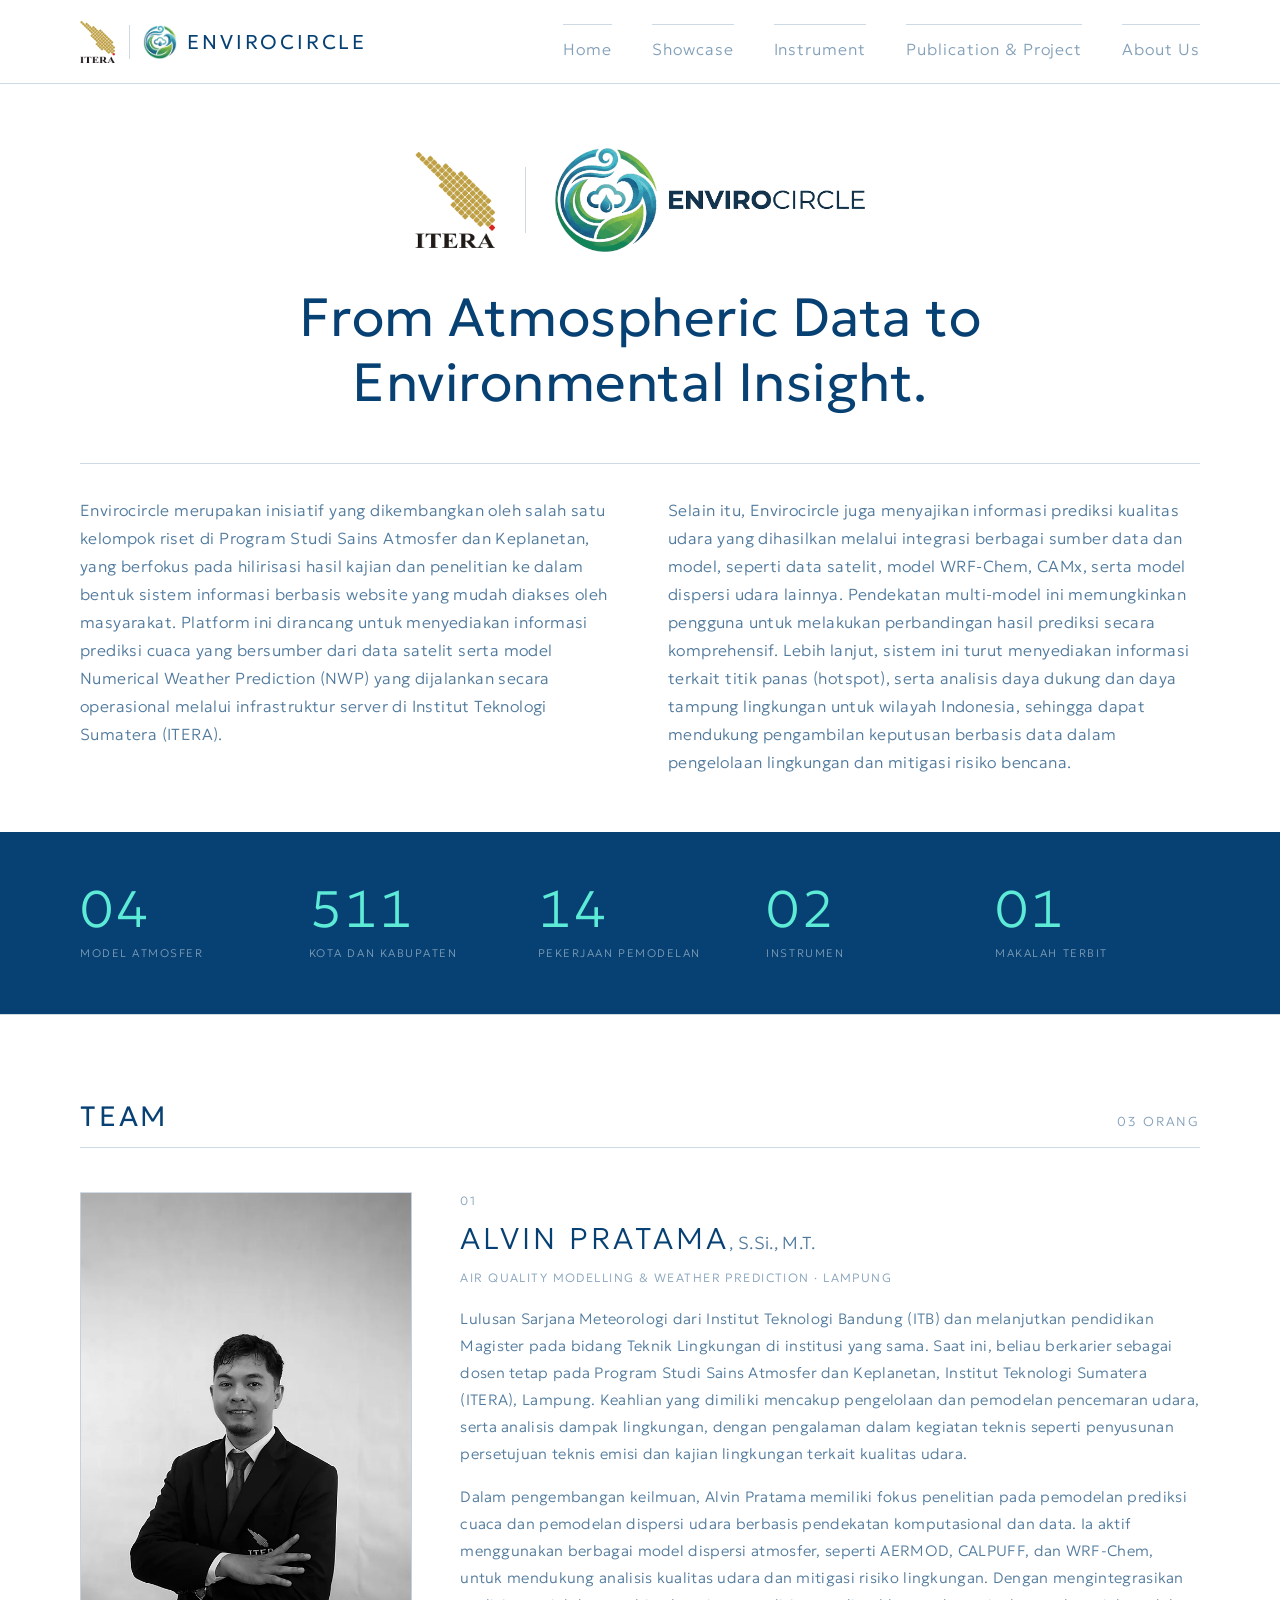
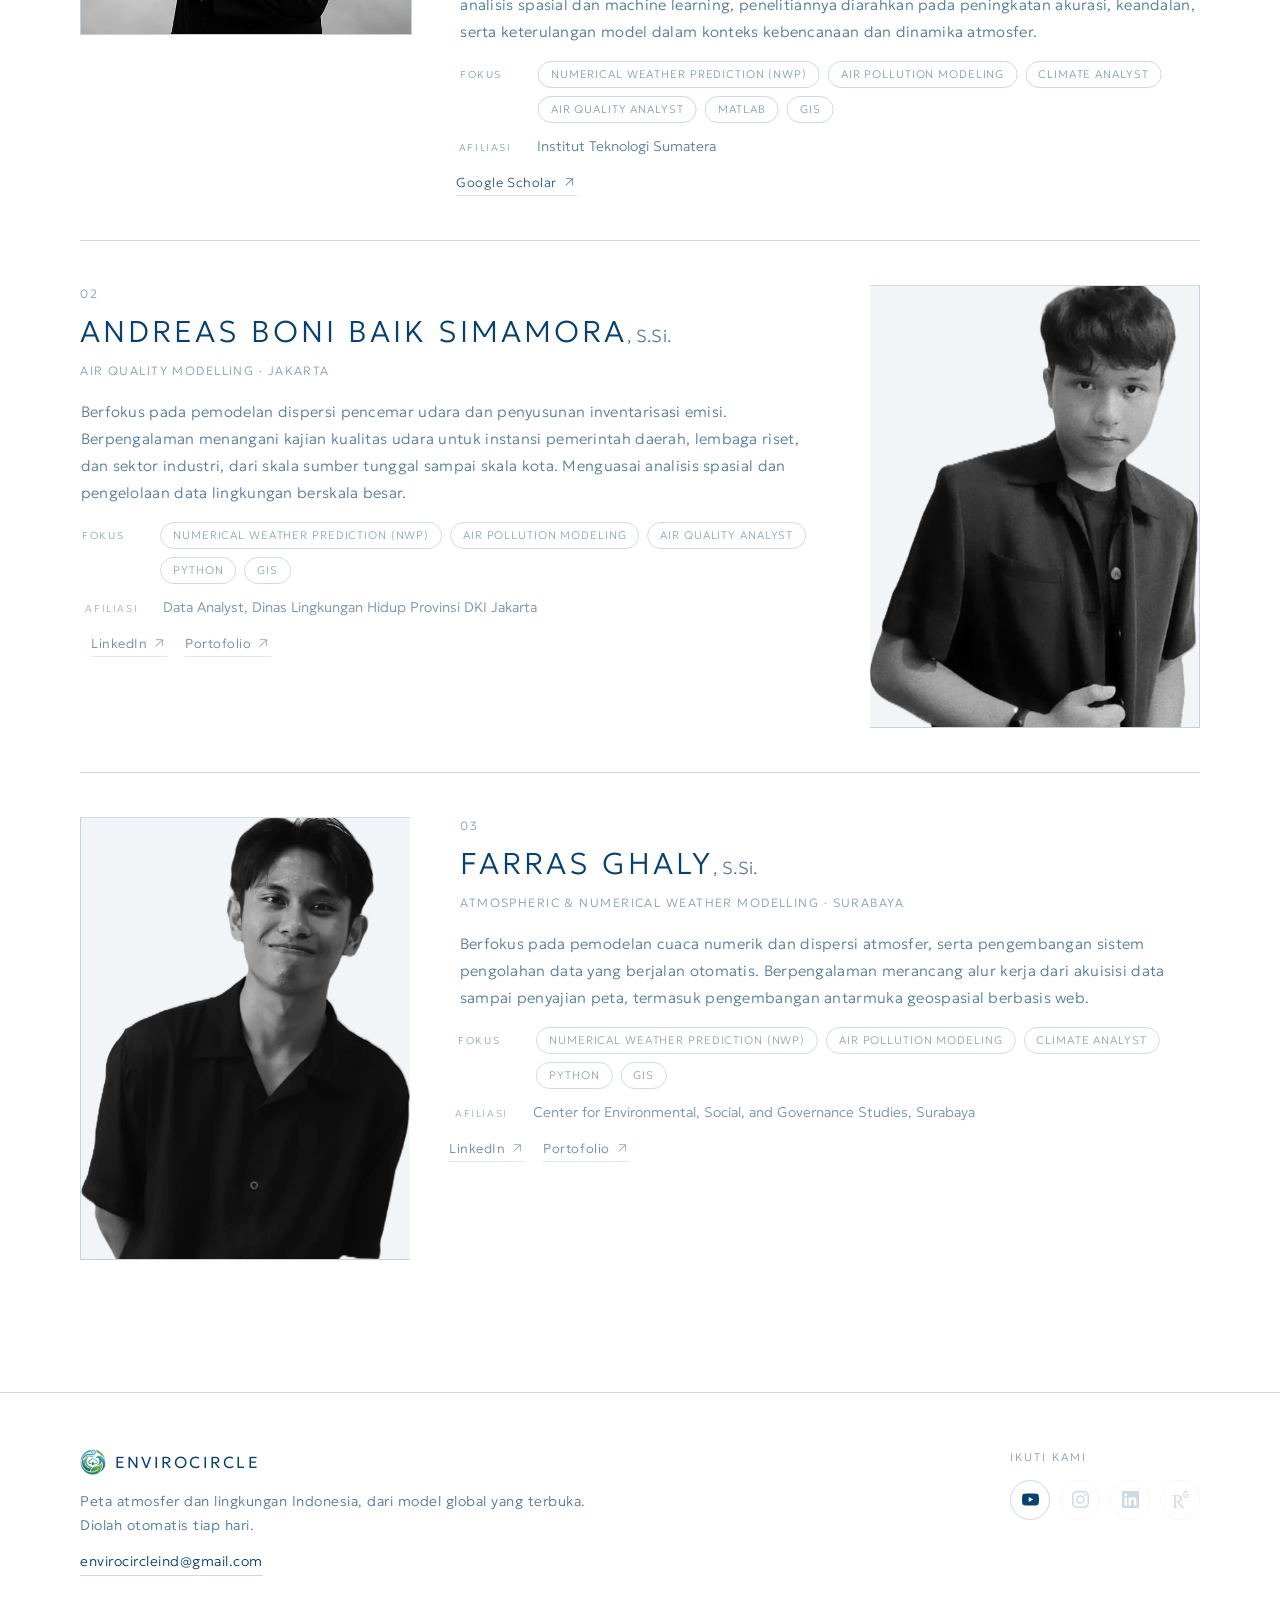
==== commit 0a4799fa: "Tambah taut Google Scholar di kartu Alvin Dikirim pemilik sebagai tautan pendek share.google. Tujuan" ====
--- a/about/index.html
+++ b/about/index.html
@@ -145,6 +145,7 @@
               <span class="tim-label">Afiliasi</span>
               <span class="tim-kini">Institut Teknologi Sumatera</span>
             </div>
+            <span class="tim-taut"><a href="https://scholar.google.com/citations?user=yOIFNlcAAAAJ&amp;hl=en" target="_blank" rel="noopener">Google Scholar <span class="material-symbols-outlined">arrow_outward</span></a></span>
           </div>
         </div>
 
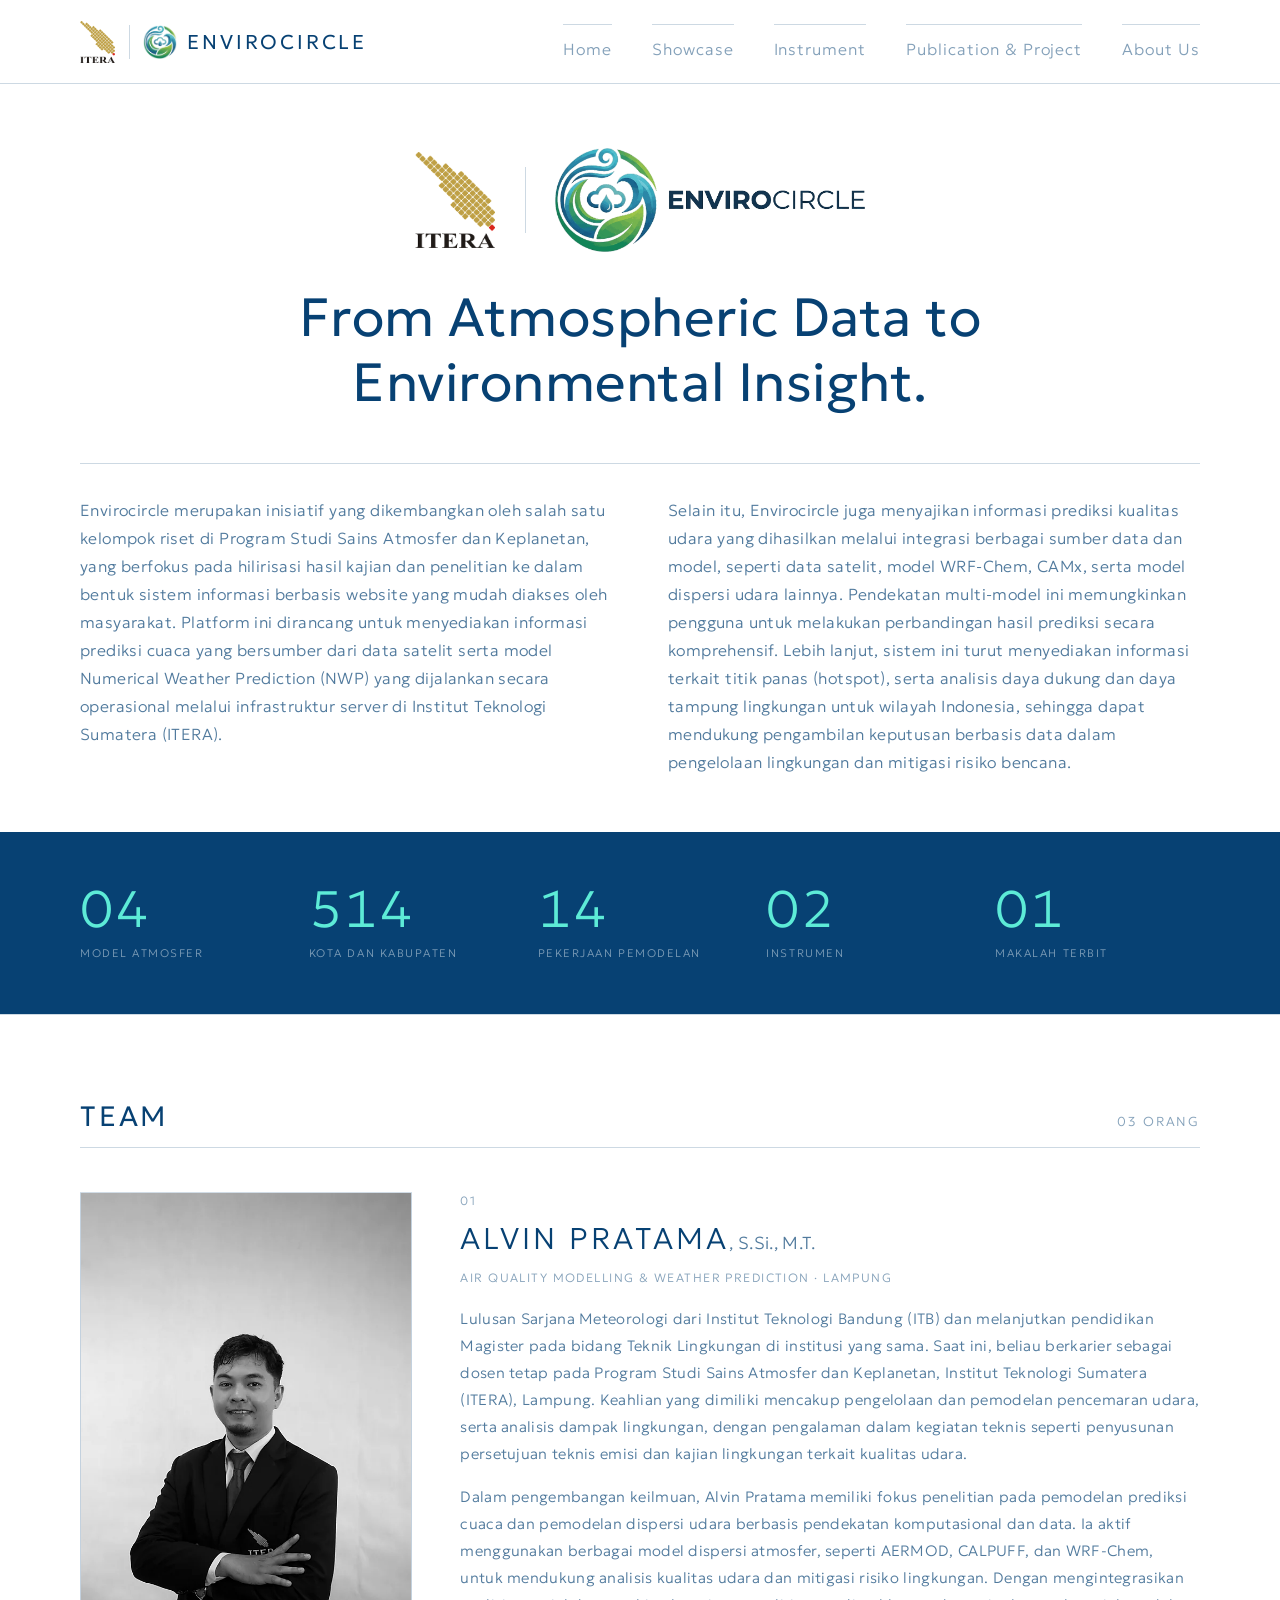
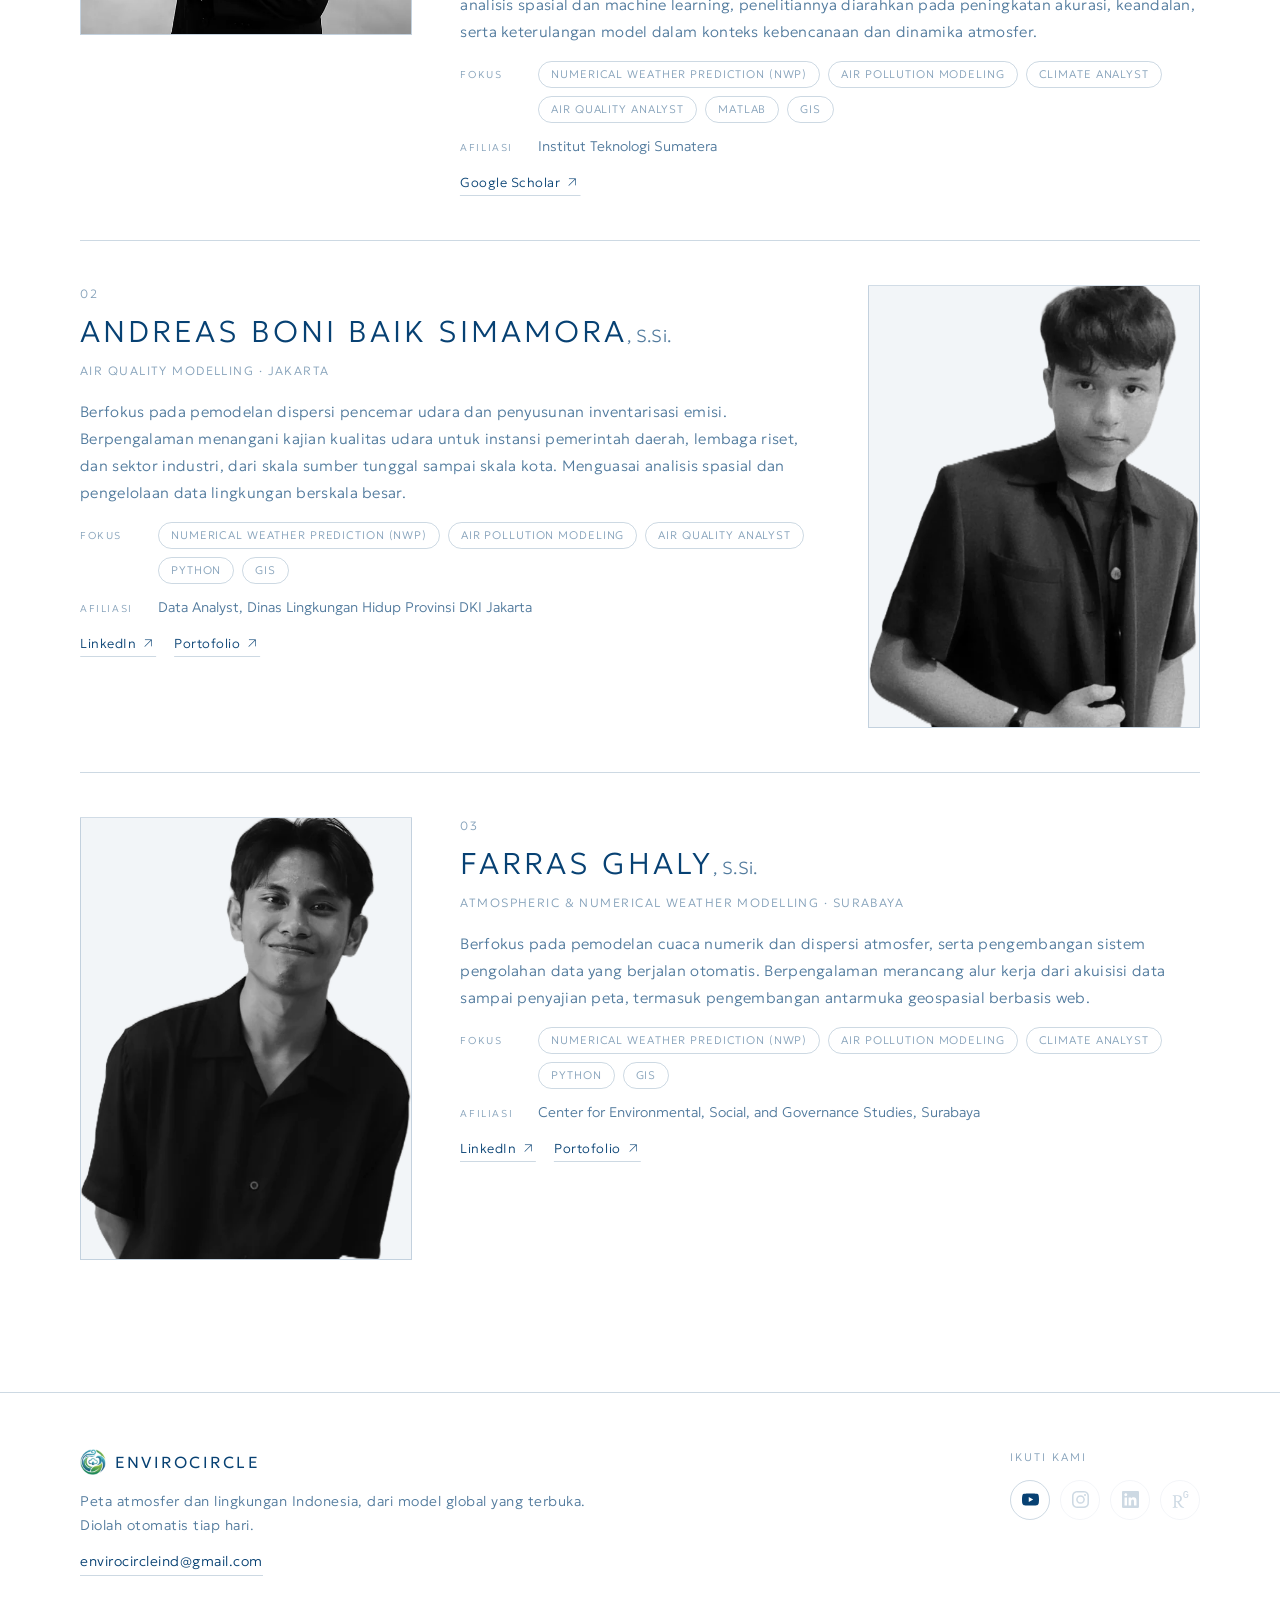
==== commit 4ccc9d20: "Oceansight lahir, produk ketiga Envirocircle Kertas Fenomena pindah rumah dan ganti wajah. Isinya te" ====
--- a/about/index.html
+++ b/about/index.html
@@ -221,6 +221,7 @@
         <span class="f-tautan">
           <a href="../atmosight/">Atmosight</a>
           <a href="../smokewatch/">Smokewatch</a>
+          <a href="../oceansight/">Oceansight</a>
         </span>
       </div>
     </div>
--- a/style.css
+++ b/style.css
@@ -623,12 +623,22 @@
    Di 20ch patahnya naik satu kata dan dua barisnya jadi 19 lawan 15. */
 #showcase .sc-title { max-width: 20ch; margin-inline: auto; }
 
-/* Tiga kolom sama lebar, mengisi penuh lebar isi .wrap, jadi tepi kiri kanan
+/* Kolom sama lebar, mengisi penuh lebar isi .wrap, jadi tepi kiri kanan
    kartunya segaris dengan judul bagian di atasnya. Tidak ada yang menjorok
-   dan tidak ada yang terpotong seperti di korsel dulu. */
+   dan tidak ada yang terpotong seperti di korsel dulu.
+
+   EMPAT KARTU sejak Oceansight lahir 6 Okt 2026, dulu tiga. Empat kolom cuma
+   dipakai waktu layarnya memang muat. Patokannya bukan selera, melainkan
+   lebar kartu yang sama dengan yang sudah diukur di bawah, sekitar 250 px
+   adalah batas pratinjau peta masih terbaca. Di 1200 px empat kolom memberi
+   sekitar 275 px per kartu, masih di atas batas itu. Di bawahnya dua kolom
+   dulu, baru satu. */
 .sc-baris {
-  display: grid; grid-template-columns: repeat(3, 1fr);
+  display: grid; grid-template-columns: repeat(4, 1fr);
   gap: 28px; align-items: stretch;
+}
+@media (max-width: 1199px) {
+  .sc-baris { grid-template-columns: repeat(2, 1fr); }
 }
 
 /* KARTU. Bentuknya dari garis rambut dan ruang kosong, siku, tanpa bayangan,
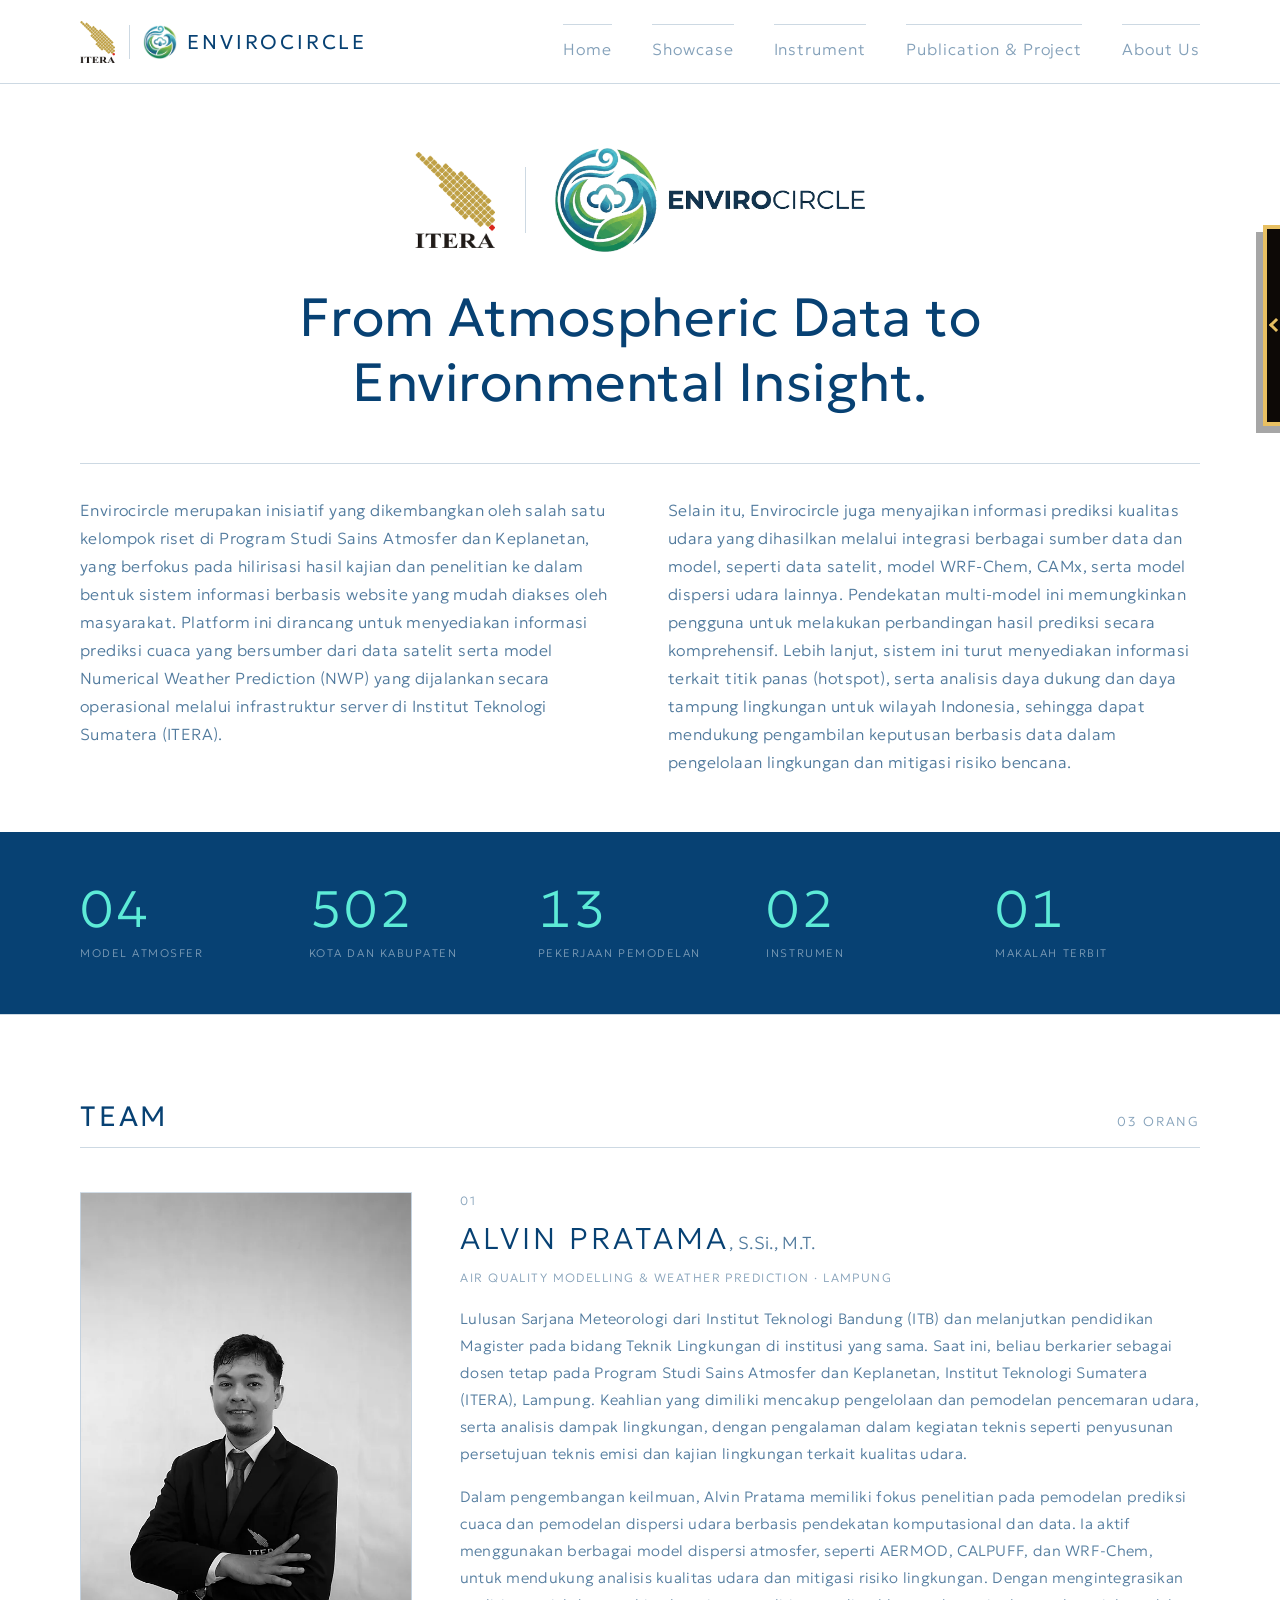
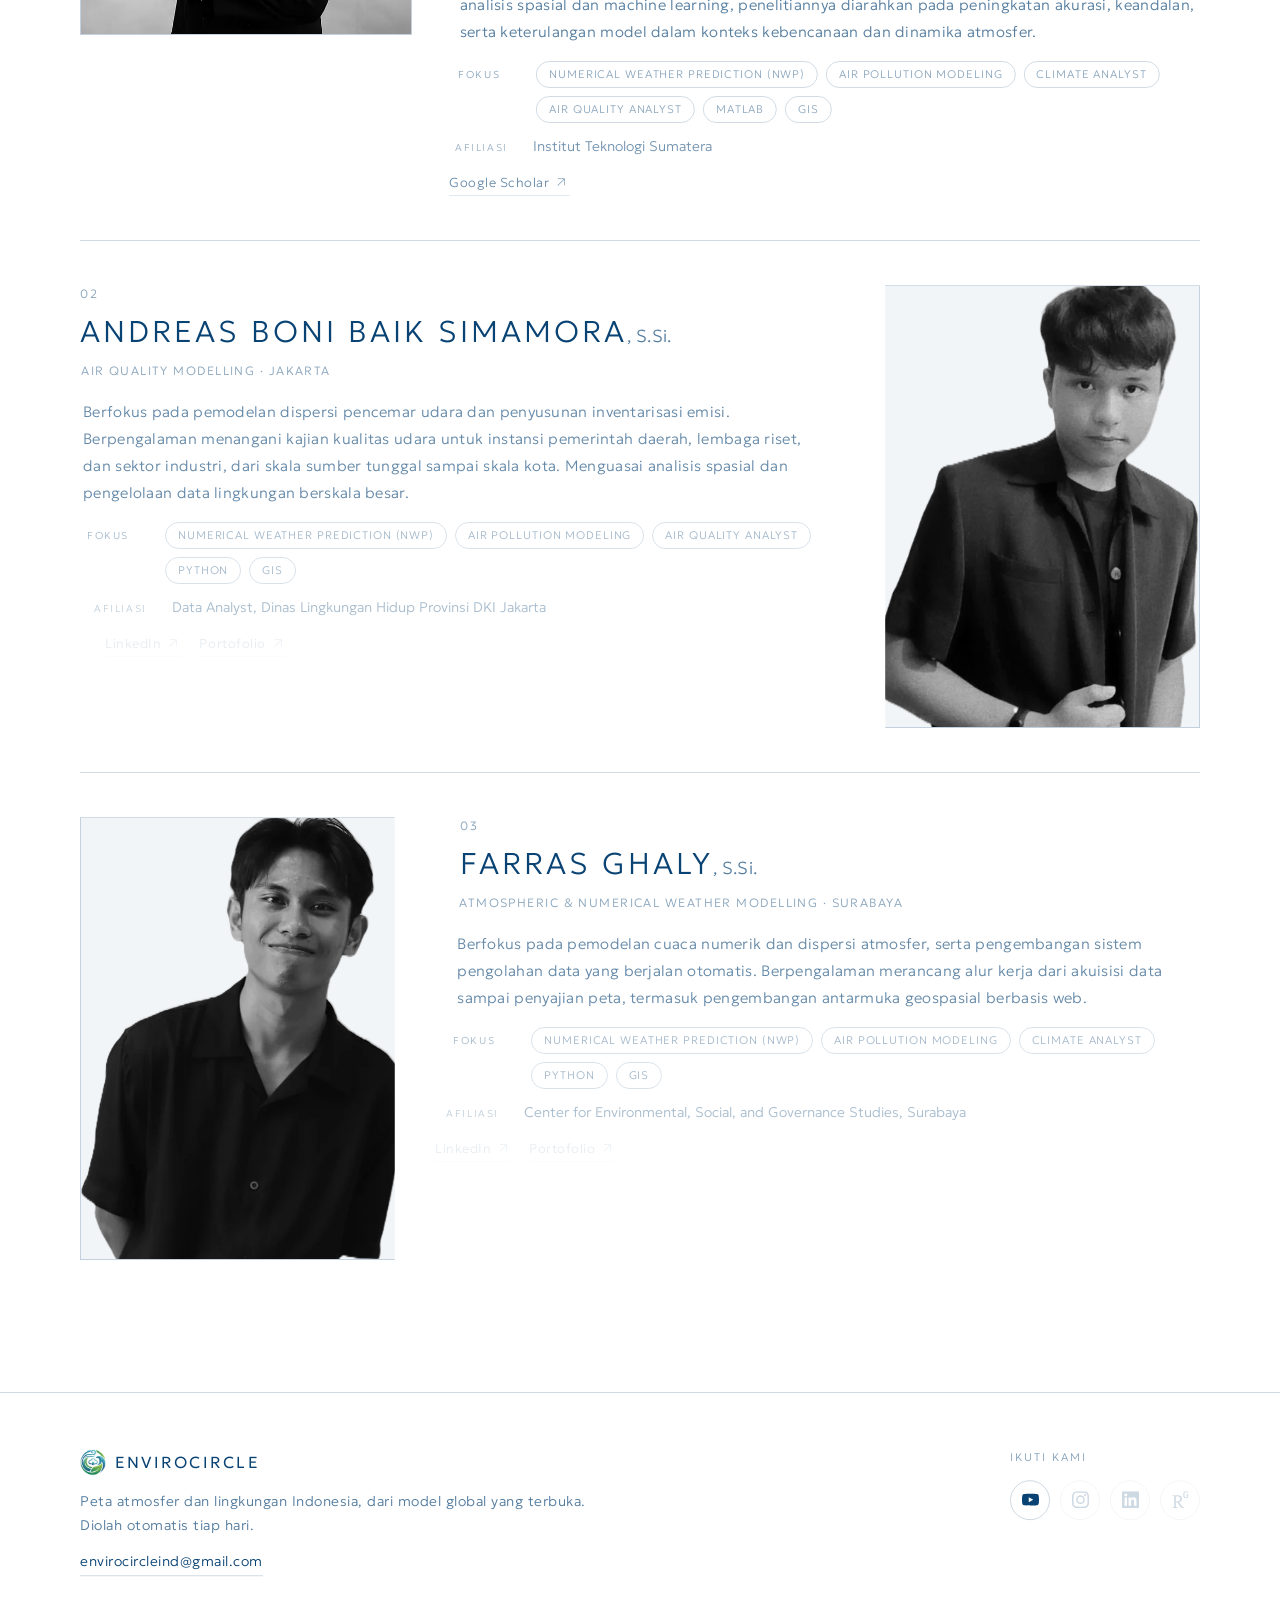
==== commit 82b345ad: "Adu Cuaca pindah ke padang kemarau, dan ajakan mainnya masuk semua halaman Latar aula ungu diganti t" ====
--- a/about/index.html
+++ b/about/index.html
@@ -21,6 +21,12 @@
   <link href="https://fonts.googleapis.com/css2?family=Material+Symbols+Outlined:opsz,wght,FILL,GRAD@20..48,100..700,0..1,-50..200&display=block" rel="stylesheet" />
   <link rel="stylesheet" href="../style.css" />
   <script>document.documentElement.className += " js-anim";</script>
+  <link href="https://fonts.googleapis.com/css2?family=Pixelify+Sans:wght@400..700&display=swap" rel="stylesheet" />
+  <!-- Ajakan main Adu Cuaca. Satu berkas gaya dan satu berkas
+       skrip, dipakai bersama semua halaman. Markahnya ditanam
+       sendiri oleh ajak.js, jangan ditulis tangan di sini. -->
+  <link rel="stylesheet" href="../ajak.css" />
+  <script src="../ajak.js" defer></script>
 </head>
 <body class="hal-tentang">
 
--- a/style.css
+++ b/style.css
@@ -1997,3 +1997,8 @@
   .tim-foto { aspect-ratio: 16 / 10; }
   .tim-bio { font-size: 14px; line-height: 25px; }
 }
+
+/* Ajakan main Adu Cuaca PINDAH ke ajak.css di akar. Dia sekarang muncul
+   di semua halaman, dan tiga app punya style.css sendiri sendiri. */
+
+}
--- a/ajak.css
+++ b/ajak.css
@@ -0,0 +1,195 @@
+/* =====================================================================
+   AJAKAN MAIN, tempel kanan layar, SENGAJA TIDAK SENADA.
+   Diminta pemilik, "khusus toggle tersebut stylenya harus pixelart ya,
+   biar dia statement terlihat dan user notice".
+
+   Seluruh situs ini kertas putih, garis rambut 0,7 piksel, huruf tipis,
+   nol bayangan. Benda ini kebalikannya semua. Gelap, bergaris tebal empat
+   piksel, berbayang keras tanpa kabur, hurufnya kotak kotak. Dia memang
+   harus terbaca sebagai benda dari dunia lain yang nyasar ke halaman ini.
+   Kalau suatu saat ada yang merapikannya supaya "menyatu", dia kehilangan
+   seluruh gunanya.
+
+   DIPISAH DARI style.css karena dia sekarang muncul di SEMUA halaman, dan
+   tiga app punya style.css sendiri sendiri. Satu berkas di sini jauh lebih
+   aman daripada menyalin aturan yang sama ke empat tempat lalu lupa
+   memperbaruinya di salah satunya.
+   ===================================================================== */
+/* ===================== BENTUK TOMBOL KEPALA ======================
+   Dipakai di tiga app peta saja. Di sana layarnya sudah penuh panel dan
+   papan tempel besar di tepi kanan cuma menutupi petanya. Jadi dia ikut
+   bentuk tombol kepala yang sudah ada di app itu, kotak 26 piksel, dan
+   warnanya MEMINJAM token app-nya sendiri lewat var. Jadi dia ikut
+   berubah kalau palet app-nya berubah, tanpa disentuh dari sini. */
+.ajak-kepala {
+  box-sizing: border-box;
+  flex: none; width: 26px; height: 26px;
+  display: flex; align-items: center; justify-content: center;
+  background: var(--surface, #fff);
+  border: 2px solid var(--ink, #111);
+  box-shadow: 2px 2px 0 0 var(--ink, #111);
+  cursor: pointer; pointer-events: auto; margin-left: 2px;
+  text-decoration: none; overflow: hidden;
+}
+.ajak-kepala:hover { background: var(--lime, #c5ff95); }
+
+/* Tiga app sudah MELUCUTI kotak dari tombol menunya, sekarang menunya
+   cuma tulisan bergaris di atasnya. Jadi di dalam .alat-nav kotak di atas
+   itu dilucuti juga, dan yang tersisa cuma garis atas yang sama persis
+   dengan tetangganya. Dua kelas di pemilih ini bukan kebetulan, aturan
+   app-nya memakai .alat-nav a yang nilainya satu kelas satu elemen, jadi
+   dua kelas diperlukan supaya aturan ini yang menang. */
+.alat-nav .ajak-kepala {
+  display: flex; align-items: center; gap: 7px;
+  width: auto; height: auto; margin-left: 0;
+  padding: 10px 0 0; overflow: visible;
+  background: transparent; box-shadow: none;
+  border: 0; border-top: 1px solid rgba(255, 255, 255, .45);
+  opacity: .82;
+  transition: opacity .18s ease, border-color .18s ease;
+}
+.alat-nav .ajak-kepala:hover {
+  background: transparent; opacity: 1; border-top-color: #fff;
+}
+/* Naganya DITERANGKAN di sini, bukan di berkas gambarnya. Tetangganya di
+   menu itu tulisan putih di atas peta, dan naga abu tua kalah habis di
+   atas peta yang terang. Dinaikkan terangnya plus diberi bayangan jatuh
+   keras, dia jadi sekuat tulisan di sebelahnya tanpa perlu gambar kedua. */
+/* 24 piksel, tepat setengah gambarnya yang 48, dan pas di samping huruf
+   13 piksel tanpa menenggelamkannya. */
+.alat-nav .ajak-kepala img {
+  width: 24px; height: 24px;
+  filter: brightness(1.45) contrast(1.05)
+          drop-shadow(0 1px 0 rgba(0, 0, 0, .9))
+          drop-shadow(0 0 3px rgba(0, 0, 0, .7));
+}
+/* 24 piksel, TEPAT setengah gambarnya yang 48. Kotak dalamnya 22 sesudah
+   garis, jadi dia tersunat satu piksel di tiap sisi, dan satu piksel itu
+   kebetulan memang tepi kosong gambarnya. Ukuran yang bukan kelipatan
+   bulat, 22 misalnya, bikin barisan pikselnya hilang tidak rata dan
+   naganya terlihat rusak. */
+.ajak-kepala img {
+  display: block; width: 24px; height: 24px;
+  image-rendering: pixelated;
+}
+
+.ajak-game {
+  box-sizing: border-box;
+  position: fixed;
+  right: 0;
+  top: 25%;
+  z-index: 1200;
+  display: flex;
+  flex-direction: column;
+  align-items: center;
+  gap: 10px;
+  width: 136px;
+  padding: 14px 10px 16px;
+  background: #0d0906;
+  border: 4px solid #e8c062;
+  border-right: 0;
+  color: #e8c062;
+  text-decoration: none;
+  box-shadow: -7px 7px 0 rgba(0, 0, 0, .35);
+  /* SENGAJA TANPA TRANSISI sampai ajak.js memasang kelas ajak-siap satu
+     bingkai kemudian. Keadaan awalnya ditentukan dengan mengukur hero,
+     dan mengukur itu memaksa tata letak dihitung lebih dulu. Akibatnya
+     browser sempat melihat papan ini dalam keadaan utuh, lalu kelas
+     menyusutnya dipasang, lalu transisinya ikut jalan. Yang terlihat
+     pemain, papan besar merayap keluar layar tiap kali membuka halaman
+     yang sudah tergulir. Transisinya baru dihidupkan sesudah keadaan
+     pertamanya terpasang. */
+  transition: none;
+}
+.ajak-game.ajak-siap {
+  transition: transform .26s cubic-bezier(.2, .8, .3, 1),
+              width .2s ease, background .2s ease;
+}
+
+/* Melebar ke KIRI waktu disentuh, BUKAN bergeser ke kiri. Dulu dia
+   digeser pakai translateX, dan karena dia dipatok ke tepi kanan layar,
+   menggesernya meninggalkan celah tipis di kanan. Dilaporkan pemilik,
+   "saya gamau ada gap tipis, saya mau tetap kaya nyambung gitu". Lebarnya
+   yang ditambah, jadi tepi kanannya tidak pernah lepas dari tepi layar. */
+.ajak-game:hover,
+.ajak-game:focus-visible { width: 152px; background: #16100a; }
+
+/* ------------------------- KEADAAN MENYUSUT -------------------------- */
+/* Di luar hero dan di halaman lain dia didorong keluar layar, menyisakan
+   satu jalur tipis yang masih bisa dipencet. Didorong pakai transform,
+   bukan diubah right-nya, supaya yang bergerak cuma lapisan gambar dan
+   tidak ada satu pun tata letak yang dihitung ulang tiap bingkai. */
+.ajak-game.ajak-kecil { transform: translateX(calc(100% - 17px)); }
+.ajak-game.ajak-kecil:hover,
+.ajak-game.ajak-kecil:focus-visible {
+  transform: translateX(0); width: 152px;
+}
+
+/* Anak panah kecil di jalur tipisnya, supaya orang tahu dia bisa ditarik.
+   Dipatok 4 piksel dari tepi kiri benda, jadi dia justru satu satunya isi
+   yang masih kelihatan waktu sisanya sudah keluar layar. */
+.ajak-game::after {
+  content: "";
+  position: absolute; left: 4px; top: 50%;
+  width: 7px; height: 7px;
+  border-left: 3px solid #e8c062;
+  border-bottom: 3px solid #e8c062;
+  transform: translateY(-50%) rotate(45deg);
+  opacity: 0; transition: opacity .2s ease;
+  pointer-events: none;
+}
+.ajak-game.ajak-kecil::after { opacity: 1; }
+.ajak-game.ajak-kecil:hover::after,
+.ajak-game.ajak-kecil:focus-visible::after { opacity: 0; }
+
+/* Isinya ikut memudar waktu menyusut. Tanpa ini, sepotong sayap naga
+   nongol di jalur tipisnya dan terbaca seperti gambar terpotong. */
+.ajak-kecil .ajak-bos, .ajak-kecil .ajak-teks {
+  opacity: 0; transition: opacity .16s ease;
+}
+.ajak-kecil:hover .ajak-bos, .ajak-kecil:hover .ajak-teks,
+.ajak-kecil:focus-visible .ajak-bos, .ajak-kecil:focus-visible .ajak-teks {
+  opacity: 1; transition: opacity .24s ease .08s;
+}
+
+.ajak-bos img {
+  display: block;
+  width: 96px; height: auto;          /* 48 x 2, kelipatan bulat */
+  image-rendering: pixelated;
+}
+/* Naganya bernapas pelan. Gerak kecil di tepi layar itu yang paling kuat
+   menarik sudut mata, jauh lebih kuat daripada warna. */
+.ajak-bos { animation: ajak-napas 3.2s ease-in-out infinite; display: block; }
+@keyframes ajak-napas {
+  0%, 100% { transform: translateY(0); }
+  50%      { transform: translateY(-3px); }
+}
+
+.ajak-teks {
+  font-family: "Pixelify Sans", monospace;
+  font-weight: 600;
+  font-size: 13px;
+  line-height: 1.45;
+  letter-spacing: .06em;
+  text-transform: uppercase;
+  text-align: center;
+  text-shadow: 0 2px 0 rgba(0, 0, 0, .8);
+}
+
+@media (max-width: 860px) {
+  .ajak-game {
+    top: auto; bottom: 16px; right: 0;
+    flex-direction: row; gap: 8px;
+    width: auto; padding: 8px 12px 8px 8px;
+  }
+  .ajak-game:hover, .ajak-game:focus-visible { width: auto; }
+  .ajak-game.ajak-kecil:hover, .ajak-game.ajak-kecil:focus-visible { width: auto; }
+  .ajak-bos img { width: 48px; }
+  .ajak-teks { font-size: 11px; text-align: left; }
+  .ajak-teks br { display: none; }
+}
+
+@media (prefers-reduced-motion: reduce) {
+  .ajak-game, .ajak-bos, .ajak-game::after,
+  .ajak-kecil .ajak-bos, .ajak-kecil .ajak-teks { transition: none; animation: none; }
+}
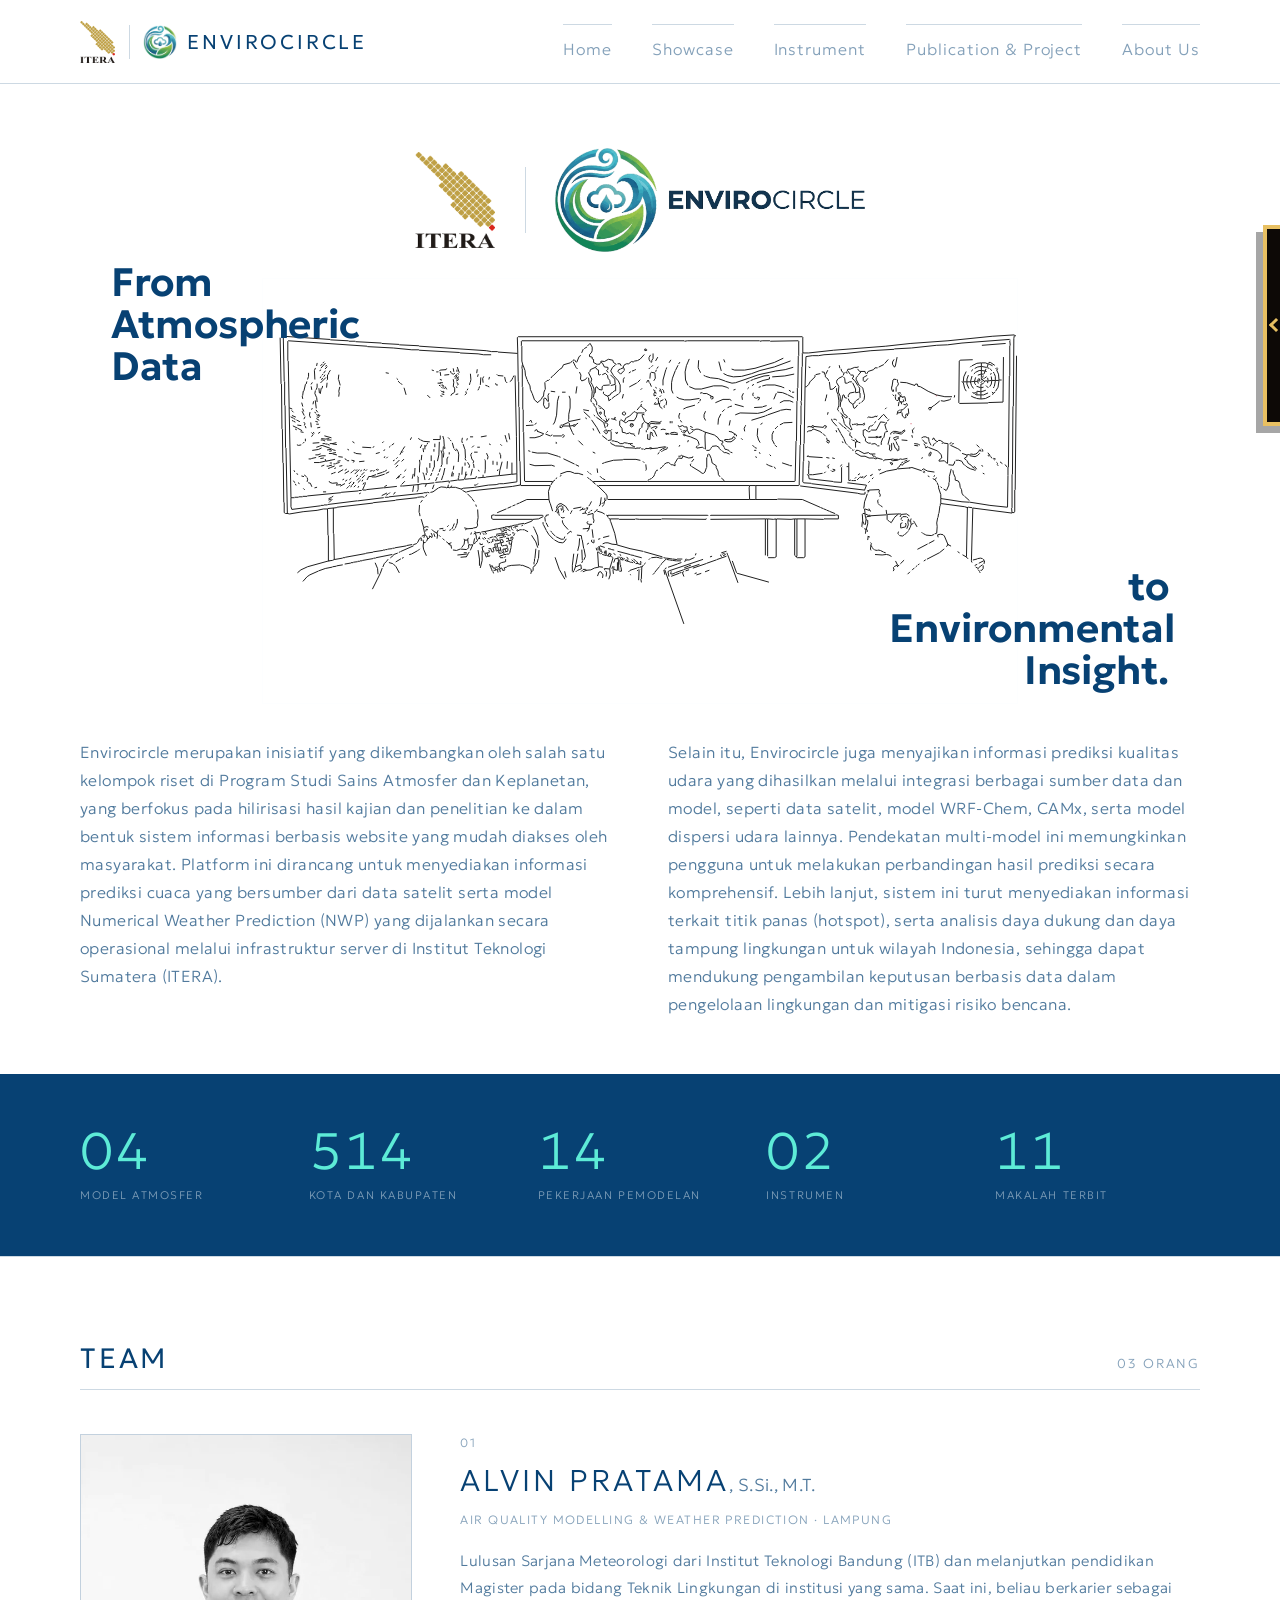
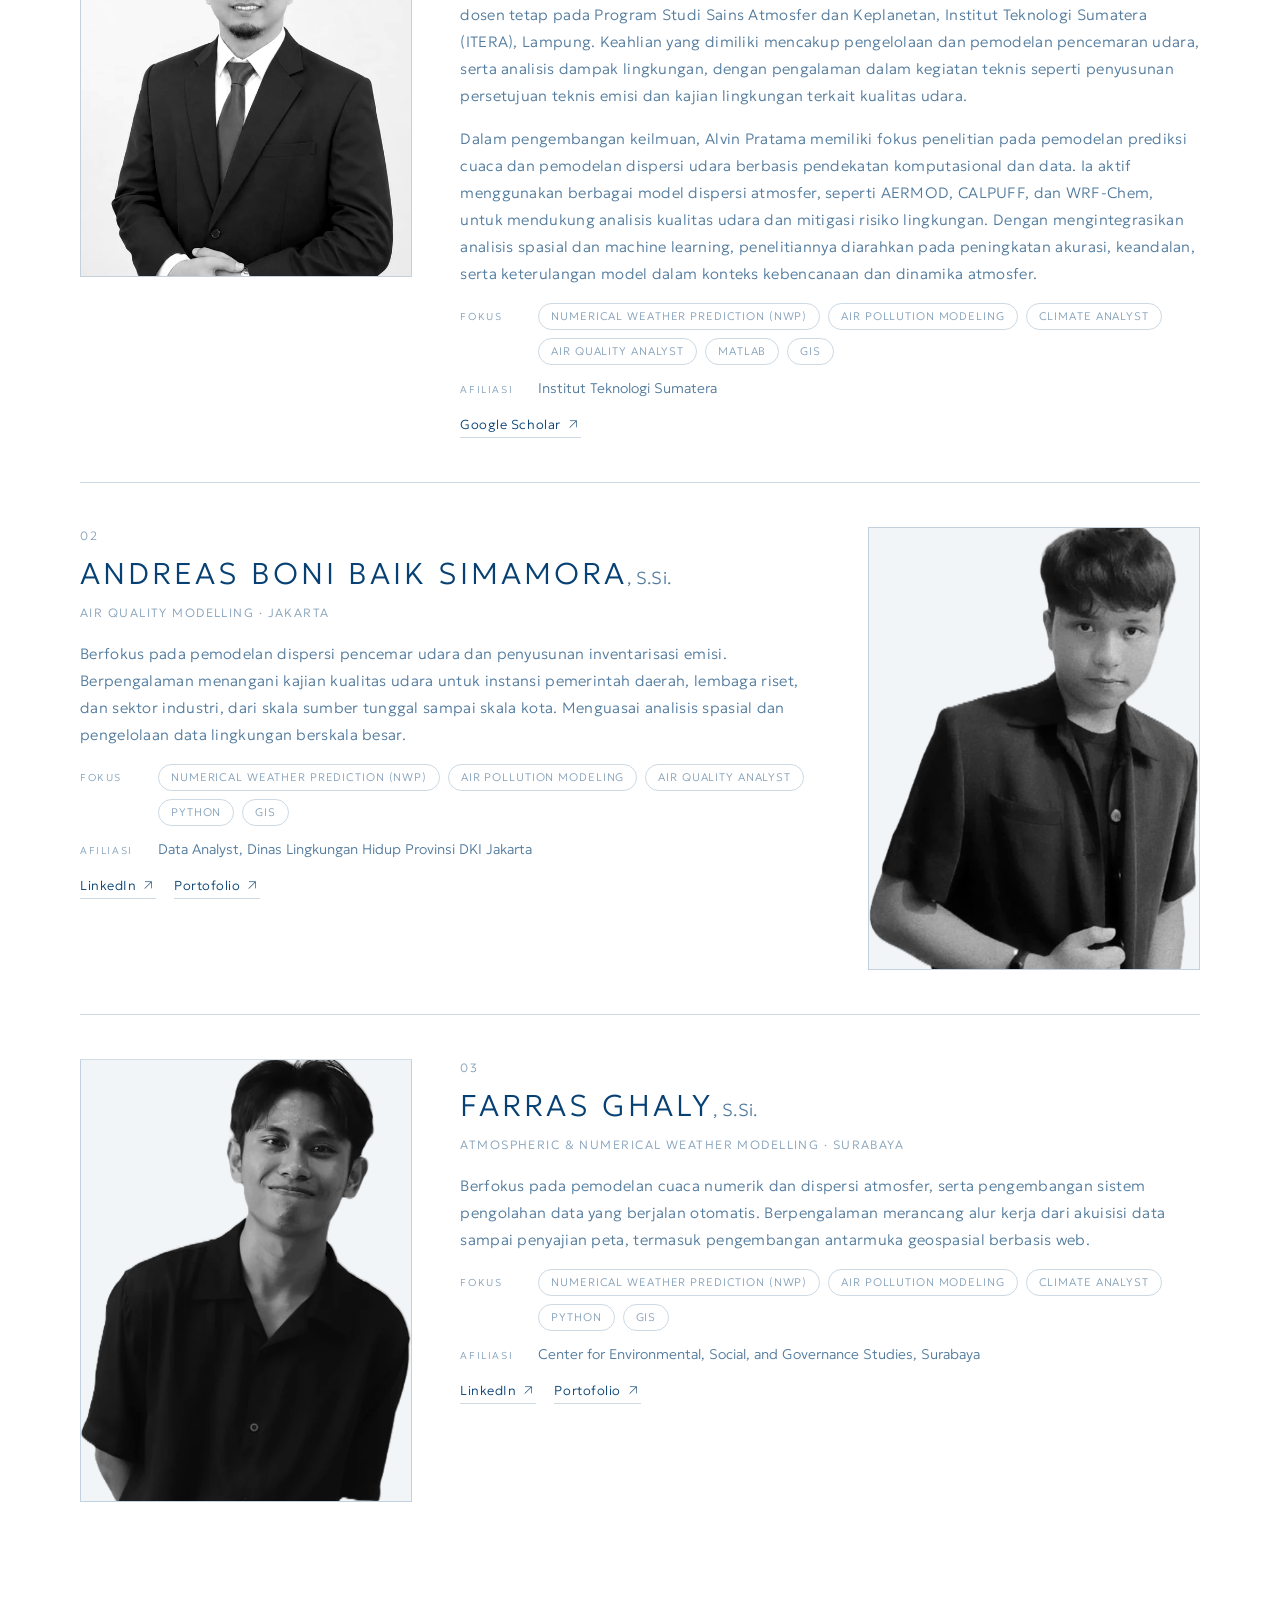
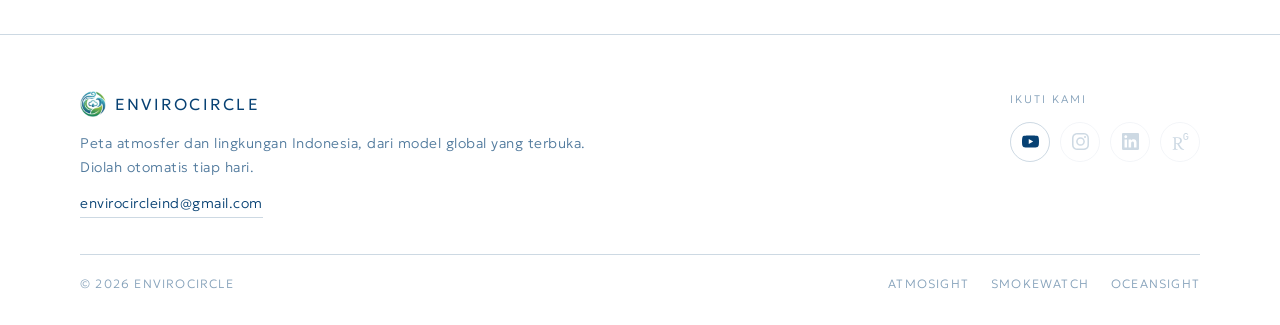
==== commit 9ac5171d: "Gambar tim di About digambar sendiri waktu digulir, lalu diwarnai kuas Diminta pemilik, animasi gaya" ====
--- a/about/index.html
+++ b/about/index.html
@@ -93,9 +93,44 @@
             <img class="abt-ec" src="../img/logo-envirocircle-teks.png" data-abt
                  width="1115" height="375" alt="Envirocircle" />
           </div>
-          <h1 class="abt-pernyataan" data-abt>From Atmospheric Data to Environmental Insight.</h1>
-        </div>
-        <span class="abt-garis" data-abt aria-hidden="true"></span>
+        </div>
+        <!-- GAMBAR TIM, DIGAMBAR SENDIRI WAKTU DIGULIR. Diminta pemilik, gaya
+             whiteboard animation seperti hero raja.co.id, garisnya muncul
+             bertahap.
+
+             Berkasnya vektor hasil penelusuran, delapan lapis bidang isi per
+             tingkat nada, BUKAN goresan ber-stroke. Jadi stroke-dashoffset,
+             trik baku untuk animasi garis, tidak punya apa apa untuk dipegang
+             di sini. Yang dipakai, berkasnya dipecah lebih dulu jadi 191
+             234 potongan berurut, TIGA ORANGNYA DULU dari tengah melebar
+             keluar baru latarnya, lalu potongan itu dinyalakan satu per satu
+             tanpa pudar sama sekali. Lapis bayangnya menyusul sesudah garisnya hampir penuh,
+             seperti orang menebalkan arsiran sesudah sketsanya jadi.
+
+             TIDAK ADA TIRAI SAPUAN. Sempat ada mata pena yang berjalan di tepi
+             gambar, dibuang atas permintaan pemilik. Yang menggerakkan cerita
+             cukup garisnya sendiri.
+
+             SVG-nya DISISIPKAN lewat fetch, bukan dipasang sebagai img, sebab
+             tiap potongan harus bisa disentuh skrip satu per satu. Berkasnya
+             jadi tetap terpisah dan ikut disimpan peramban, halaman ini tidak
+             ikut membengkak 2,3 MB. -->
+        <div class="abt-gambar">
+          <!-- PERNYATAANNYA MASUK KE DALAM GAMBAR, diminta pemilik. Separuh
+               di pojok kiri atas, separuh lagi di pojok kanan bawah, dua
+               duanya menempati ruang kosong gambarnya. Tetap satu h1 utuh
+               supaya mesin pencari dan pembaca layar membacanya sebagai
+               satu kalimat, cuma dipecah tampilannya. Garis rambut pemisah
+               yang dulu ada di atas paragraf juga dibuang. -->
+          <h1 class="abt-pernyataan" data-abt>
+            <span class="pny-a">From Atmospheric Data</span>
+            <span class="pny-b">to Environmental Insight.</span>
+          </h1>
+          <figure class="gbr-tulis" id="gbr-tulis" data-svg="../img/atmos-team-anim.svg">
+            <div class="gbr-kanvas" id="gbr-kanvas"></div>
+          </figure>
+        </div>
+
         <div class="abt-paragraf">
           <p data-abt>Envirocircle merupakan inisiatif yang dikembangkan oleh salah satu kelompok riset di Program Studi Sains Atmosfer dan Keplanetan, yang berfokus pada hilirisasi hasil kajian dan penelitian ke dalam bentuk sistem informasi berbasis website yang mudah diakses oleh masyarakat. Platform ini dirancang untuk menyediakan informasi prediksi cuaca yang bersumber dari data satelit serta model Numerical Weather Prediction (NWP) yang dijalankan secara operasional melalui infrastruktur server di Institut Teknologi Sumatera (ITERA).</p>
           <p data-abt>Selain itu, Envirocircle juga menyajikan informasi prediksi kualitas udara yang dihasilkan melalui integrasi berbagai sumber data dan model, seperti data satelit, model WRF-Chem, CAMx, serta model dispersi udara lainnya. Pendekatan multi-model ini memungkinkan pengguna untuk melakukan perbandingan hasil prediksi secara komprehensif. Lebih lanjut, sistem ini turut menyediakan informasi terkait titik panas (hotspot), serta analisis daya dukung dan daya tampung lingkungan untuk wilayah Indonesia, sehingga dapat mendukung pengambilan keputusan berbasis data dalam pengelolaan lingkungan dan mitigasi risiko bencana.</p>
@@ -110,7 +145,7 @@
           <div class="abt-butir" data-abt><span class="abt-num">514</span><span class="abt-ket">Kota dan kabupaten</span></div>
           <div class="abt-butir" data-abt><span class="abt-num">14</span><span class="abt-ket">Pekerjaan pemodelan</span></div>
           <div class="abt-butir" data-abt><span class="abt-num">02</span><span class="abt-ket">Instrumen</span></div>
-          <div class="abt-butir" data-abt><span class="abt-num">01</span><span class="abt-ket">Makalah terbit</span></div>
+          <div class="abt-butir" data-abt><span class="abt-num">11</span><span class="abt-ket">Makalah terbit</span></div>
         </div>
       </div>
     </section>
--- a/style.css
+++ b/style.css
@@ -1139,7 +1139,10 @@
 #project {
   background: var(--sisi); color: var(--sisi-teks);
   padding: 80px 0 88px;
-  position: relative; z-index: 3;
+  /* Di atas seluruh tumpukan makalah. #publication sendiri z-index 3 dan dia
+     membentuk konteks tumpukan, jadi angka di dalamnya tidak bocor ke sini,
+     cukup satu tingkat di atasnya. Latarnya sudah pekat. */
+  position: relative; z-index: 4;
 }
 .prj { border-top: var(--rambut) solid var(--sisi-20); }
 .bag-head + .prj { border-top: 0; }
@@ -1594,21 +1597,193 @@
 /* ---- Publikasi, versi halaman penuh ----
    Tanpa lipatan. Di landing dia harus dilipat supaya tidak memakan satu
    layar, di sini justru itu isi halamannya. */
-.pub2 { display: flex; flex-direction: column; gap: 34px; }
+/* SEBELAS MAKALAH DISUSUN KE BAWAH, SELANG SELING.
+   Yang ganjil keterangannya di kiri gambarnya di kanan, yang genap dibalik.
+   Pembalikannya lewat order, bukan direction, sebab direction ikut membalik
+   arah baca di dalamnya dan tanda baca di ujung kalimat jadi pindah tempat.
+
+   Satu makalah satu petak di peta halaman. Garis rambut di atas tiap makalah
+   jadi pemisahnya, dan yang pertama tidak diberi garis supaya tidak dobel
+   dengan kepala bagian di atasnya. */
+.pub2 {
+  display: grid; grid-template-columns: minmax(0, 1.02fr) minmax(0, .98fr);
+  gap: 34px 60px; align-items: start;
+}
+
+/* ---- Tiap makalah satu lapisan yang saling menutupi ----
+   Makalah berikutnya naik menutupi yang sebelumnya waktu digulir, dan di
+   ujungnya bagian Project menutupi seluruh tumpukan ini. Diminta pemilik.
+
+   TANGGA z-index DITULIS TEGAS lewat --lap di tiap lapisan. Elemen berposisi
+   selalu digambar di atas elemen biasa tanpa peduli urutan HTML, jadi tanpa
+   tangga ini makalah pertama yang lengket justru akan menutupi yang di
+   bawahnya. Aturan yang sama sudah dipakai di tumpukan landing.
+
+   LATARNYA WAJIB PEKAT dan selebar halaman, bukan selebar wrap, kalau tidak
+   yang di belakangnya mengintip di tepi kiri kanan.
+
+   top-nya NEGATIF, bukan nol, dan itu kuncinya. Satu makalah bisa lebih
+   tinggi dari layar, dan untuk kasus itu bottom: 0 TIDAK menahan apa apa di
+   Chrome, sudah diuji sendiri waktu membuat tumpukan landing. Yang benar top
+   senilai min(0, tinggi layar - tinggi lapisan), dihitung skrip dan ditaruh
+   di --lekat. Tanpa skrip nilainya auto, artinya tidak menumpuk tapi juga
+   tidak ada yang rusak. */
+.pub-lap {
+  position: sticky; top: var(--lekat, auto); z-index: var(--lap, 1);
+  background: var(--paper);
+  /* TEPINYA DITANDAI BAYANGAN BERTINGKAT, BUKAN GARIS. Diminta pemilik,
+     garis lime diganti bayangan abu bertumpuk seperti beauty shadow.
+
+     Lima tingkat, jaraknya dan kaburnya berlipat dua tiap tingkat dengan
+     kepekatan yang sama kecilnya. Satu bayangan tunggal yang kabur selalu
+     terbaca sebagai pita kelabu bertepi, sedangkan tumpukan seperti ini
+     meluruh mulus menjauh dari tepinya, itu yang membuatnya terbaca sebagai
+     lembar yang benar benar menumpang di atas lembar lain.
+
+     Arahnya KE ATAS, sebab yang menumpang memang naik dari bawah menutupi
+     yang di atasnya. Warnanya abu netral, bukan tinta navy, supaya tidak
+     terbaca sebagai aksen warna. */
+  border-top: 0;
+  box-shadow:
+    0 -1px 2px rgba(0, 0, 0, .026),
+    0 -2px 4px rgba(0, 0, 0, .026),
+    0 -4px 8px rgba(0, 0, 0, .026),
+    0 -8px 16px rgba(0, 0, 0, .026),
+    0 -16px 32px rgba(0, 0, 0, .026);
+  padding: 50px 0 60px;
+}
+/* MAKALAH PERTAMA TANPA TEPI, dia tidak menumpang apa apa. Penandanya kelas,
+   BUKAN :first-of-type. of-type menghitung per nama tag, dan anak div pertama
+   di bagian ini pembungkus kepala bagian, bukan lapisan, jadi aturannya tidak
+   pernah kena satu pun dan garisnya tetap muncul. Dilaporkan pemilik. */
+.pub-lap--awal { box-shadow: none; padding-top: 14px; }
+/* RUANG BAGI PROJECT UNTUK MENUTUPI, DAN KENAPA BUKAN PADDING.
+   Lapisan lengket dikurung oleh wadahnya, dan kurungan itu berhenti di KOTAK
+   ISI, bukan kotak padding. Sudah diukur sendiri. Dengan padding bawah 92vh
+   di #publication, ketiga lapisan terakhir tetap terdorong naik tepat di
+   garis kotak isi dan Project tidak menutupi apa apa. Jadi ruangnya dibuat
+   sebagai PETAK KOSONG di dalam bagiannya, dan padding bawahnya dinolkan. */
+.hal-karya #publication { padding-bottom: 0; }
+.pub-tutup { height: 92vh; }
+/* Dan Project DITARIK NAIK setinggi petak itu. Tanpa ini petaknya cuma jadi
+   ruang kosong yang digulir, sebab kurungan lapisan lengket ikut memanjang
+   bersamanya sehingga makalah terakhir tetap terdorong keluar tepat waktu
+   Project datang. Ditarik naik, makalah terakhir diam di tempat dan
+   Project yang bergerak menutupinya. Tinggi dokumen tidak berubah. */
+.hal-karya #project { margin-top: -92vh; }
+/* Selang selingnya ditulis TEGAS lewat kelas, bukan :nth-of-type. of-type
+   menghitung per NAMA TAG, dan di dalam bagian ini anak div bukan cuma
+   lapisan, ada pembungkus kepala bagian dan petak penutup. Nomornya meleset
+   satu dan makalah pertama ikut terbalik. Sudah kejadian. */
+.pub-lap--balik .pub2-teks  { order: 2; }
+.pub-lap--balik .pub2-bento { order: 1; }
+
+.pub2-teks { display: flex; flex-direction: column; gap: 28px; }
 .pub2-kepala { display: flex; flex-direction: column; gap: 10px; }
-.pub2 .pub-judul { max-width: 40ch; }
-.pub2-figur { margin: 0; }
-.pub2-figur img {
-  width: 100%; height: auto; display: block;
-  border: var(--rambut) solid var(--ink-20);
-}
-.pub2-figur figcaption {
-  padding-top: 10px; font-size: 12px; letter-spacing: .06em;
-  font-weight: 200; color: var(--ink-50);
-}
-.pub2-isi { display: grid; grid-template-columns: 1.15fr .85fr; gap: 40px 48px; align-items: start; }
-.pub2-kolom { display: flex; flex-direction: column; gap: 26px; }
-.pub2 .pub-abstrak, .pub2 .pub-aksi { max-width: 74ch; }
+.pub2 .pub-judul { max-width: 32ch; }
+.pub-no {
+  font-size: 12px; letter-spacing: .18em; font-weight: 200;
+  color: var(--ink-50);
+}
+
+/* ---- Bento gambar ----
+   Dua figur dan satu petak kata kunci. Petak lebarnya penuh di atas, lalu
+   dua petak kecil berdampingan di bawahnya, jadi tidak ada lagi satu gambar
+   besar yang berdiri sendiri di tengah halaman.
+
+   object-fit CONTAIN, bukan cover. Isinya peta dan grafik berskala, memotong
+   tepinya berarti membuang sumbu dan legendanya. Jadi gambarnya dimuatkan
+   utuh ke dalam petak dan sisa ruangnya diisi warna kertas. */
+.pub2-bento {
+  display: grid; grid-template-columns: repeat(2, minmax(0, 1fr));
+  gap: 14px; align-content: start;
+}
+.bnt {
+  margin: 0; min-width: 0;
+  border: var(--rambut) solid var(--ink-20); background: var(--paper);
+  display: flex; flex-direction: column;
+}
+.bnt-utama { grid-column: 1 / -1; }
+.bnt-gbr { display: block; width: 100%; background: var(--paper); overflow: hidden; }
+.bnt-utama .bnt-gbr { aspect-ratio: 16 / 10; }
+.bnt-kecil .bnt-gbr { aspect-ratio: 5 / 4; }
+.bnt-gbr img {
+  width: 100%; height: 100%; display: block;
+  object-fit: contain; object-position: center;
+}
+/* Figur yang jauh lebih lebar daripada petaknya kalau dimuatkan utuh cuma
+   jadi pita tipis di tengah petak, dan sisa petaknya kosong. Yang seperti
+   itu DIPOTONG supaya tinggi petaknya terpakai, diminta pemilik. Penandanya
+   dipasang waktu halaman dibangun, dari perbandingan asli tiap gambar, jadi
+   yang bentuknya sudah pas tidak ikut terpotong. */
+.bnt-gbr--potong img { object-fit: cover; }
+.bnt-sampul--gbr .bnt-gbr { background: var(--paper); }
+.bnt figcaption {
+  margin-top: auto;          /* petak yang lebih pendek dari barisnya, keterangan tetap menempel di dasar */
+  padding: 10px 12px 12px; font-size: 11.5px; line-height: 17px;
+  letter-spacing: .05em; font-weight: 200; color: var(--ink-50);
+  border-top: var(--rambut) solid var(--sisi-20);
+}
+/* Petak ketiga isinya SAMPUL JURNAL tempat makalahnya terbit, diminta
+   pemilik. Tegak seperti sampul cetak, dan contain lagi sebab sampul yang
+   dipotong kehilangan judulnya sendiri. Dua jurnal terbit daring tanpa
+   sampul, petaknya diisi kartu teks dengan bingkai yang sama supaya
+   barisnya tetap rata. */
+/* TINGGI SAMPUL IKUT PETAK SEBELAHNYA, bukan sebaliknya. Diminta pemilik.
+   Dulu petak sampul yang memegang perbandingan 3 banding 4, dan karena dia
+   tegak dialah yang paling tinggi, jadi barisnya memanjang mengikuti sampul
+   dan figur kecil di sebelahnya menyisakan ruang kosong di bawahnya.
+
+   Sekarang yang memegang tinggi baris cuma .bnt-kecil lewat aspect-ratio-nya
+   sendiri. Petak sampul tidak punya perbandingan, bidang gambarnya cuma
+   mengambil sisa tinggi yang ada, dan sampulnya dimuatkan utuh di dalamnya.
+   min-height 0 itu perlu, tanpa itu bidang flex menolak menyusut di bawah
+   tinggi asli gambarnya. */
+.bnt-sampul .bnt-gbr {
+  /* basis NOL, bukan auto. Dengan auto, tinggi dasarnya masih diambil dari
+     tinggi asli sampulnya, jadi dia tetap yang paling tinggi dan barisnya
+     tetap ikut dia. Terukur bidang sampul 390 lawan figur kecil 221. */
+  flex: 1 1 0; min-height: 0; aspect-ratio: auto;
+  background: var(--sisi-5, #f4f6f8);
+}
+.bnt-sampul--teks .bnt-gbr {
+  display: flex; align-items: center; justify-content: center;
+  padding: 18px; background: var(--ink); text-align: center;
+}
+.smp-kartu { display: flex; flex-direction: column; gap: 10px; }
+.smp-nama {
+  font-size: 15px; line-height: 21px; letter-spacing: .02em;
+  font-weight: 200; color: var(--paper);
+}
+.smp-vol {
+  font-size: 10.5px; letter-spacing: .14em; font-weight: 200;
+  color: rgba(255, 255, 255, .62);
+}
+.pub-kunci .chips { gap: 7px; }
+.pub-kunci .chip { font-size: 10.5px; padding: 4px 10px; }
+
+/* Angka pada rumus pencemar ditulis turun, PM10, NO2, SO2, dan kawan kawan.
+   Diminta pemilik. Ukuran bawaan sub terlalu kecil untuk huruf tipis di sini,
+   dan spasi hurufnya diwarisi dari induknya sehingga angka turun jadi
+   renggang sendiri, jadi dua duanya disetel. */
+.hal-karya sub {
+  font-size: .72em; letter-spacing: 0; bottom: -.22em;
+}
+.hal-karya .pub-judul sub, .hal-karya .kry-kerja-nama sub { font-size: .62em; }
+
+.pub2 .pub-abstrak, .pub2 .pub-aksi { max-width: none; }
+.pub2 .pub-teks { font-size: 14.5px; line-height: 25px; }
+
+@media (max-width: 1040px) {
+  .pub2 { grid-template-columns: minmax(0, 1fr); gap: 30px; padding: 46px 0; }
+  /* Satu lajur, jadi selang selingnya tidak berlaku lagi. Gambarnya selalu
+     di bawah keterangannya, kalau tidak yang genap akan membuka dengan
+     gambar tanpa judul di atasnya. */
+  .pub-lap--balik .pub2-teks  { order: 0; }
+  .pub-lap--balik .pub2-bento { order: 0; }
+  .pub-lap { padding: 40px 0 46px; }
+  .pub2 .pub-judul { max-width: none; }
+}
 
 /* ---- Kelompok proyek ---- */
 .kry-grup { padding: 56px 0 8px; border-top: var(--rambut) solid var(--sisi-20); }
@@ -1752,7 +1927,6 @@
 .kry-main.jalan .kry-main-tanda { display: none; }
 
 @media (max-width: 900px) {
-  .pub2-isi { grid-template-columns: 1fr; gap: 26px; }
   .kry-kerja { margin: 22px 0 0; padding: 18px 16px 20px; }
   /* Di layar sentuh tidak ada sorot, jadi angkatnya tidak pernah terpakai.
      Dibiarkan saja, tidak mengganggu, dan tetap hidup di tablet bermouse. */
@@ -1780,6 +1954,36 @@
 @media (prefers-reduced-motion: reduce) {
   .js-anim [data-kry] { opacity: 1; }
   .js-anim .pub2-figur, .js-anim .kry-gbr { clip-path: none; }
+}
+
+/* ---- Gambar tim yang digambar sendiri, 14 Oktober 2026 ----
+   Gambarnya GORESAN BETULAN, bukan bidang. Garis tengahnya diambil dari
+   gambar aslinya lalu tiap goresan digambar pena lewat stroke-dashoffset.
+
+   Sesudah garisnya jadi, KUAS masuk. Sapuan warnanya juga goresan, cuma
+   jauh lebih tebal dan dikurung clipPath mengikuti bentuk yang diwarnai.
+
+   Keadaan awal TIDAK dipasang di CSS. Tiap goresan panjangnya beda beda
+   sehingga dasharray-nya harus per elemen, dan itu cuma bisa dipasang
+   skrip. Tanpa skrip gambarnya tampil utuh, dan itu memang yang diinginkan,
+   bukan kotak kosong. */
+/* DIKECILKAN DUA KALI atas permintaan pemilik, 25 persen lalu 10 persen
+   lagi, jadi 67,5 persen lebar tulisannya. DITENGAHKAN. Tempatnya juga
+   pindah, dari bawah bagian pembuka ke antara slogan dan dua paragrafnya,
+   jadi dia membaca sebagai gambar pembuka tulisan, bukan jeda antar bagian.
+   Di layar sempit pengecilannya dilepas, 75 persen dari layar telepon sudah
+   terlalu kecil untuk gambar sedetail ini. */
+.abt-gambar { position: relative; width: 67.5%; margin: 26px auto 34px; }
+@media (max-width: 860px) { .abt-gambar { width: 100%; margin: 20px 0 26px; } }
+.gbr-tulis {
+  position: relative; margin: 0; overflow: hidden;
+  border: var(--rambut) solid var(--sisi-20); background: #fff;
+}
+.gbr-kanvas svg { width: 100%; height: auto; display: block; }
+.gbr-siap .tx { opacity: 0; }
+/* Yang tidak mau gerak langsung dapat gambar jadinya, bukan kanvas kosong. */
+@media (prefers-reduced-motion: reduce) {
+  .gbr-siap .tx { opacity: 1; }
 }
 
 /* =====================================================================
@@ -1833,10 +2037,41 @@
    besar berjarak lebar, dan itu disengaja. Isinya kalimat penuh, bukan label.
    Kalimat sepanjang ini dalam huruf besar 0,1em berhenti terbaca sebagai
    kalimat dan berubah jadi papan pengumuman. */
+/* PERNYATAAN DUDUK DI DALAM GAMBAR, dua penggal di dua pojok kosongnya.
+   Satu h1 utuh, cuma kedua penggalnya ditempatkan terpisah. pointer-events
+   dimatikan di pembungkusnya supaya dia tidak menghalangi apa pun, lalu
+   dihidupkan lagi di penggalnya supaya teksnya tetap bisa diseleksi. */
 .abt-pernyataan {
-  margin: 34px auto 0; max-width: 22ch;
-  font-size: clamp(28px, 4.2vw, 54px); line-height: 1.2;
-  letter-spacing: .01em; font-weight: 300; color: var(--ink);
+  /* z-index WAJIB. Figur gambarnya position relative dan datang BELAKANGAN
+     di dokumen, jadi tanpa ini dia menggambar di atas judulnya dan latar
+     putihnya menelan tulisan itu sepenuhnya. Sudah kejadian. */
+  position: absolute; inset: 0; z-index: 2; margin: 0; pointer-events: none;
+  /* BESAR dan TEBAL, diminta pemilik. Di halaman ini bobot bakunya 200
+     sampai 300, jadi 600 sudah terbaca jelas lebih berat tanpa keluar dari
+     gayanya. */
+  font-size: clamp(22px, 3.1vw, 46px); line-height: 1.06;
+  letter-spacing: -.005em; font-weight: 600; color: var(--ink);
+}
+/* Dua penggalnya duduk di PITA KOSONG DI SAMPING gambar, bukan di atasnya.
+   Gambarnya 67,5 persen lebar tulisan dan ditengahkan, jadi di kiri dan
+   kanannya ada sisa sekitar 16 persen, dan di situlah tempatnya. Nilai -24
+   persen itu diukur terhadap lebar gambar, hasilnya persis sisa tadi.
+   Dan dia sengaja MENJOROK KELUAR bingkai gambarnya, sebagian di dalam
+   sebagian di luar, diminta pemilik. Yang di dalam jatuh di ruang kosong,
+   pojok kiri atas langit langit dan pojok kanan bawah lantai. */
+.pny-a, .pny-b { position: absolute; display: block; pointer-events: auto; }
+.pny-a { left: -20%; top: -4%; width: 37%; }
+.pny-b { right: -20%; bottom: 3%; width: 37%; text-align: right; }
+
+/* Layar sempit tidak punya sisa itu, gambarnya selebar tulisan. Judulnya
+   kembali jadi aliran biasa di atas gambar, bukan dipaksa ke tepi yang
+   tidak ada. */
+@media (max-width: 1040px) {
+  .abt-pernyataan {
+    position: static; font-size: clamp(22px, 4.4vw, 36px);
+    margin: 0 0 18px; max-width: 24ch;
+  }
+  .pny-a, .pny-b { position: static; display: inline; width: auto; max-width: none; text-align: left; }
 }
 .abt-paragraf {
   display: grid; grid-template-columns: repeat(2, minmax(0, 1fr)); gap: 32px 56px;
@@ -2000,5 +2235,3 @@
 
 /* Ajakan main Adu Cuaca PINDAH ke ajak.css di akar. Dia sekarang muncul
    di semua halaman, dan tiga app punya style.css sendiri sendiri. */
-
-}
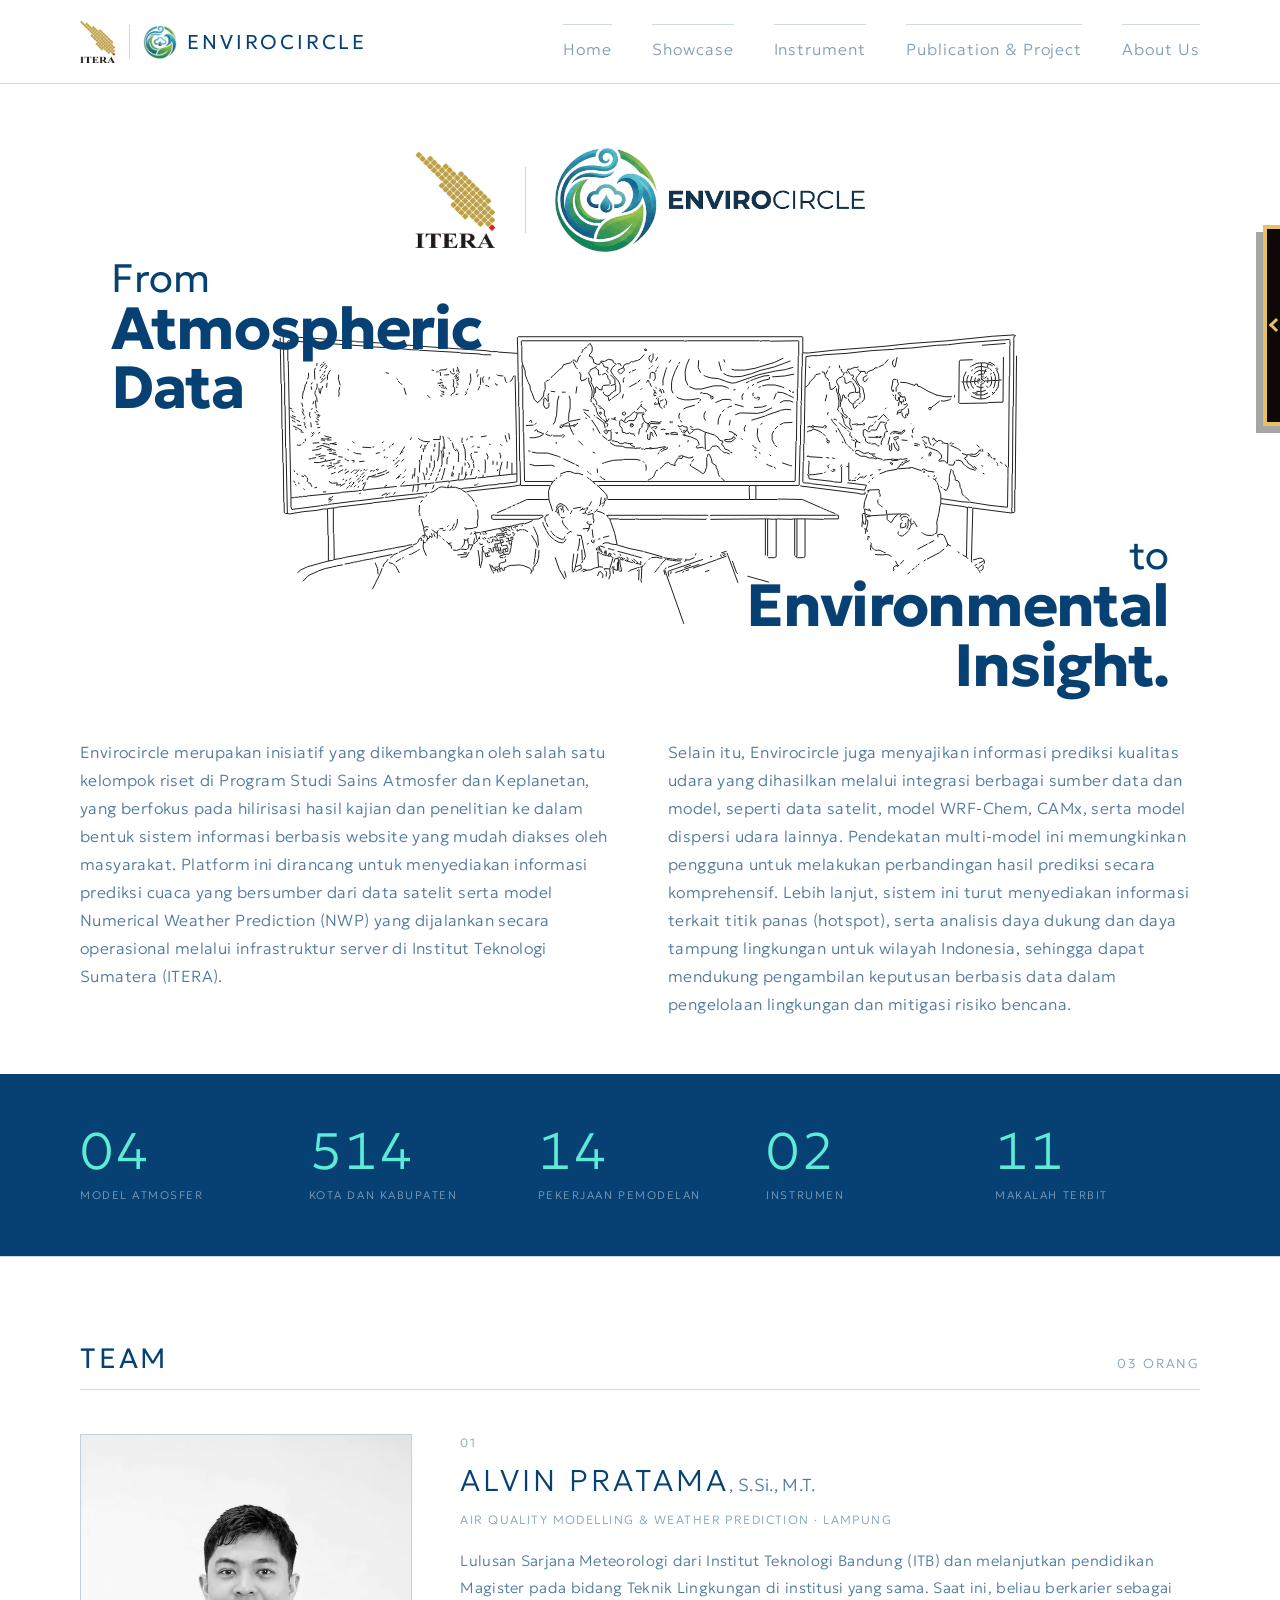
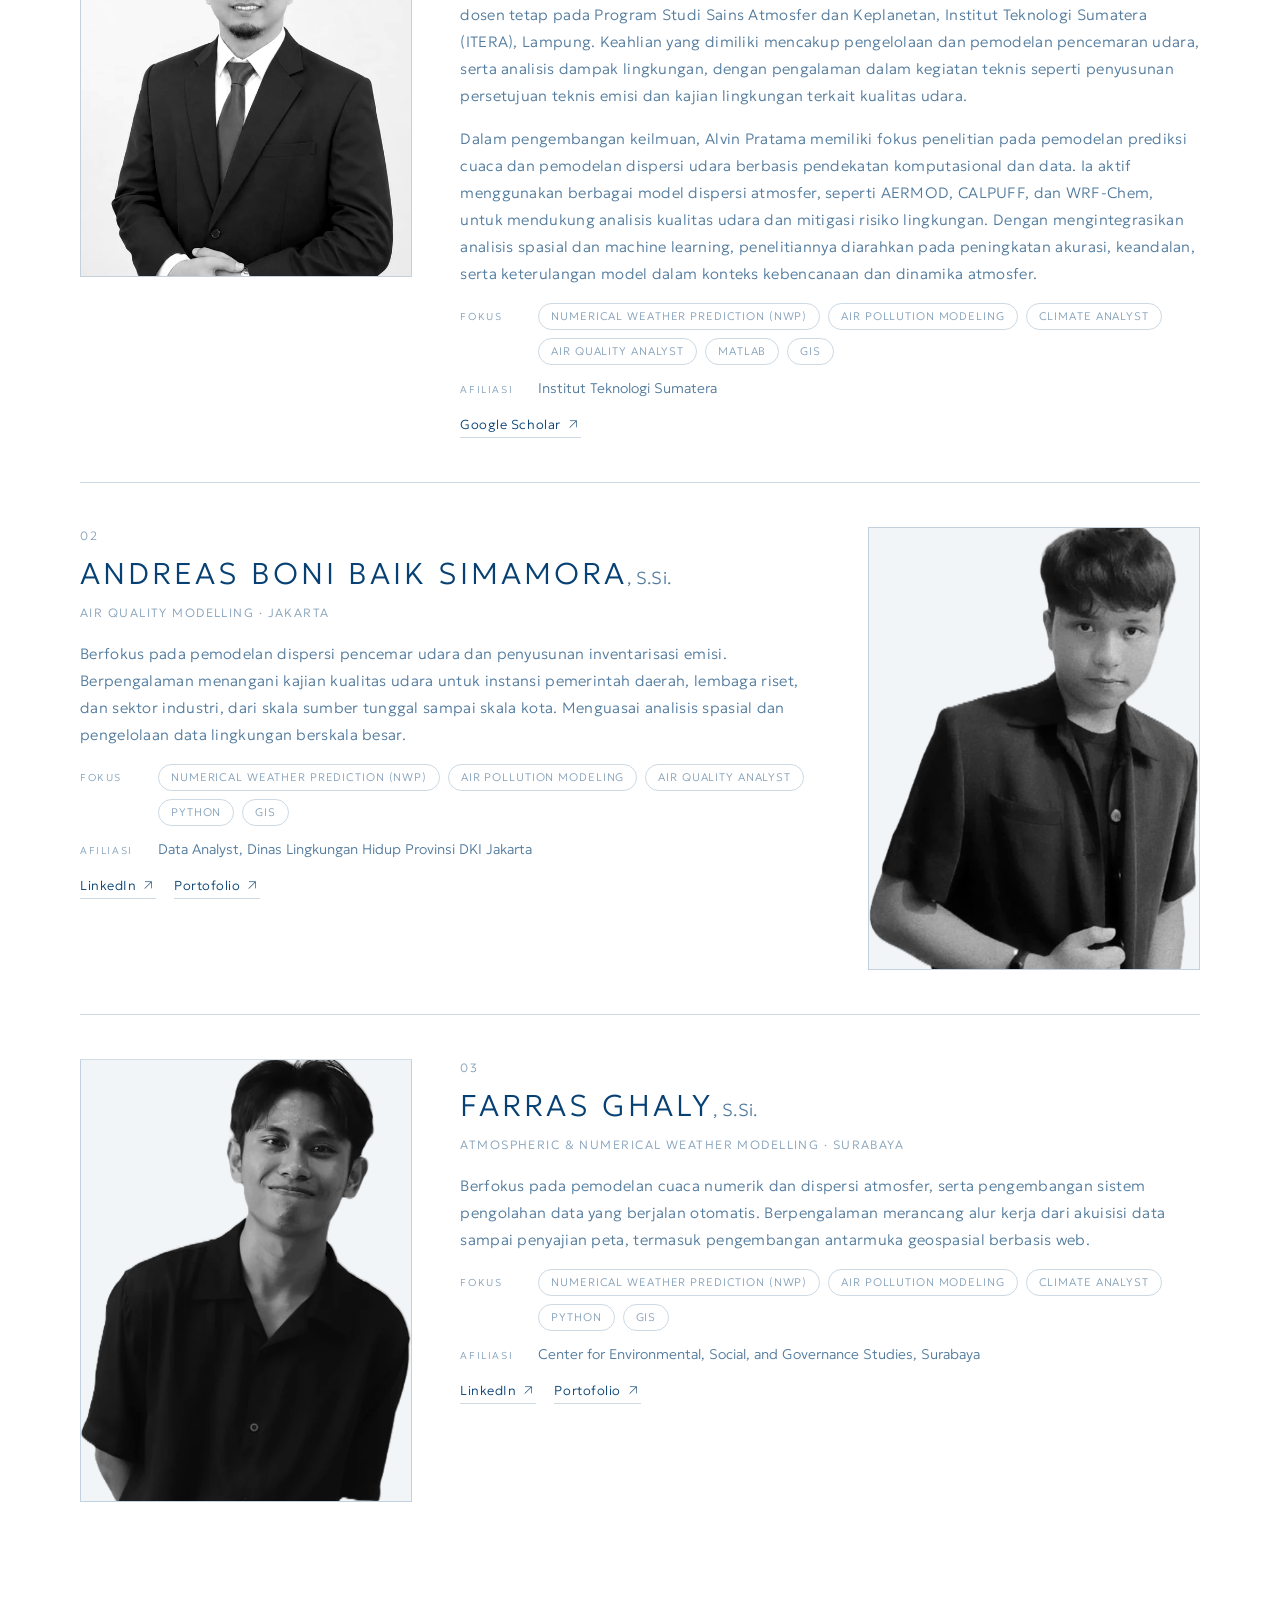
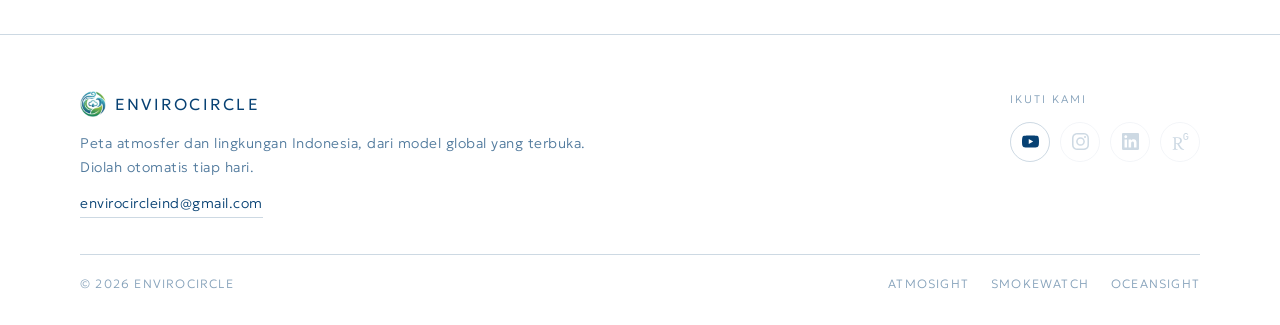
==== commit 36c0ba5a: "Judul About masuk ke gambar dengan dua tingkat ukuran, baju orang ketiga abu Diminta pemilik, dua ha" ====
--- a/about/index.html
+++ b/about/index.html
@@ -123,8 +123,8 @@
                satu kalimat, cuma dipecah tampilannya. Garis rambut pemisah
                yang dulu ada di atas paragraf juga dibuang. -->
           <h1 class="abt-pernyataan" data-abt>
-            <span class="pny-a">From Atmospheric Data</span>
-            <span class="pny-b">to Environmental Insight.</span>
+            <span class="pny-a">From <b class="pny-besar">Atmospheric Data</b></span>
+            <span class="pny-b">to <b class="pny-besar">Environmental Insight.</b></span>
           </h1>
           <figure class="gbr-tulis" id="gbr-tulis" data-svg="../img/atmos-team-anim.svg">
             <div class="gbr-kanvas" id="gbr-kanvas"></div>
--- a/style.css
+++ b/style.css
@@ -2050,7 +2050,15 @@
      sampai 300, jadi 600 sudah terbaca jelas lebih berat tanpa keluar dari
      gayanya. */
   font-size: clamp(22px, 3.1vw, 46px); line-height: 1.06;
-  letter-spacing: -.005em; font-weight: 600; color: var(--ink);
+  letter-spacing: -.005em; font-weight: 300; color: var(--ink);
+}
+/* "From" dan "to" dibiarkan tipis, dua penggal intinya yang dinaikkan dua
+   tingkat ukuran dan ditebalkan, diminta pemilik. 1,56em itu dua langkah
+   tangga 1,25. Spasi hurufnya dirapatkan sedikit sebab pada ukuran sebesar
+   itu jaraknya terbaca melebar. */
+.pny-besar {
+  display: block; font-size: 1.5em; font-weight: 700;
+  letter-spacing: -.022em; line-height: 1.0;
 }
 /* Dua penggalnya duduk di PITA KOSONG DI SAMPING gambar, bukan di atasnya.
    Gambarnya 67,5 persen lebar tulisan dan ditengahkan, jadi di kiri dan
@@ -2060,8 +2068,8 @@
    sebagian di luar, diminta pemilik. Yang di dalam jatuh di ruang kosong,
    pojok kiri atas langit langit dan pojok kanan bawah lantai. */
 .pny-a, .pny-b { position: absolute; display: block; pointer-events: auto; }
-.pny-a { left: -20%; top: -4%; width: 37%; }
-.pny-b { right: -20%; bottom: 3%; width: 37%; text-align: right; }
+.pny-a { left: -20%; top: -5%; width: 56%; }
+.pny-b { right: -20%; bottom: 2%; width: 56%; text-align: right; }
 
 /* Layar sempit tidak punya sisa itu, gambarnya selebar tulisan. Judulnya
    kembali jadi aliran biasa di atas gambar, bukan dipaksa ke tepi yang
@@ -2072,6 +2080,7 @@
     margin: 0 0 18px; max-width: 24ch;
   }
   .pny-a, .pny-b { position: static; display: inline; width: auto; max-width: none; text-align: left; }
+  .pny-besar { display: inline; }
 }
 .abt-paragraf {
   display: grid; grid-template-columns: repeat(2, minmax(0, 1fr)); gap: 32px 56px;
